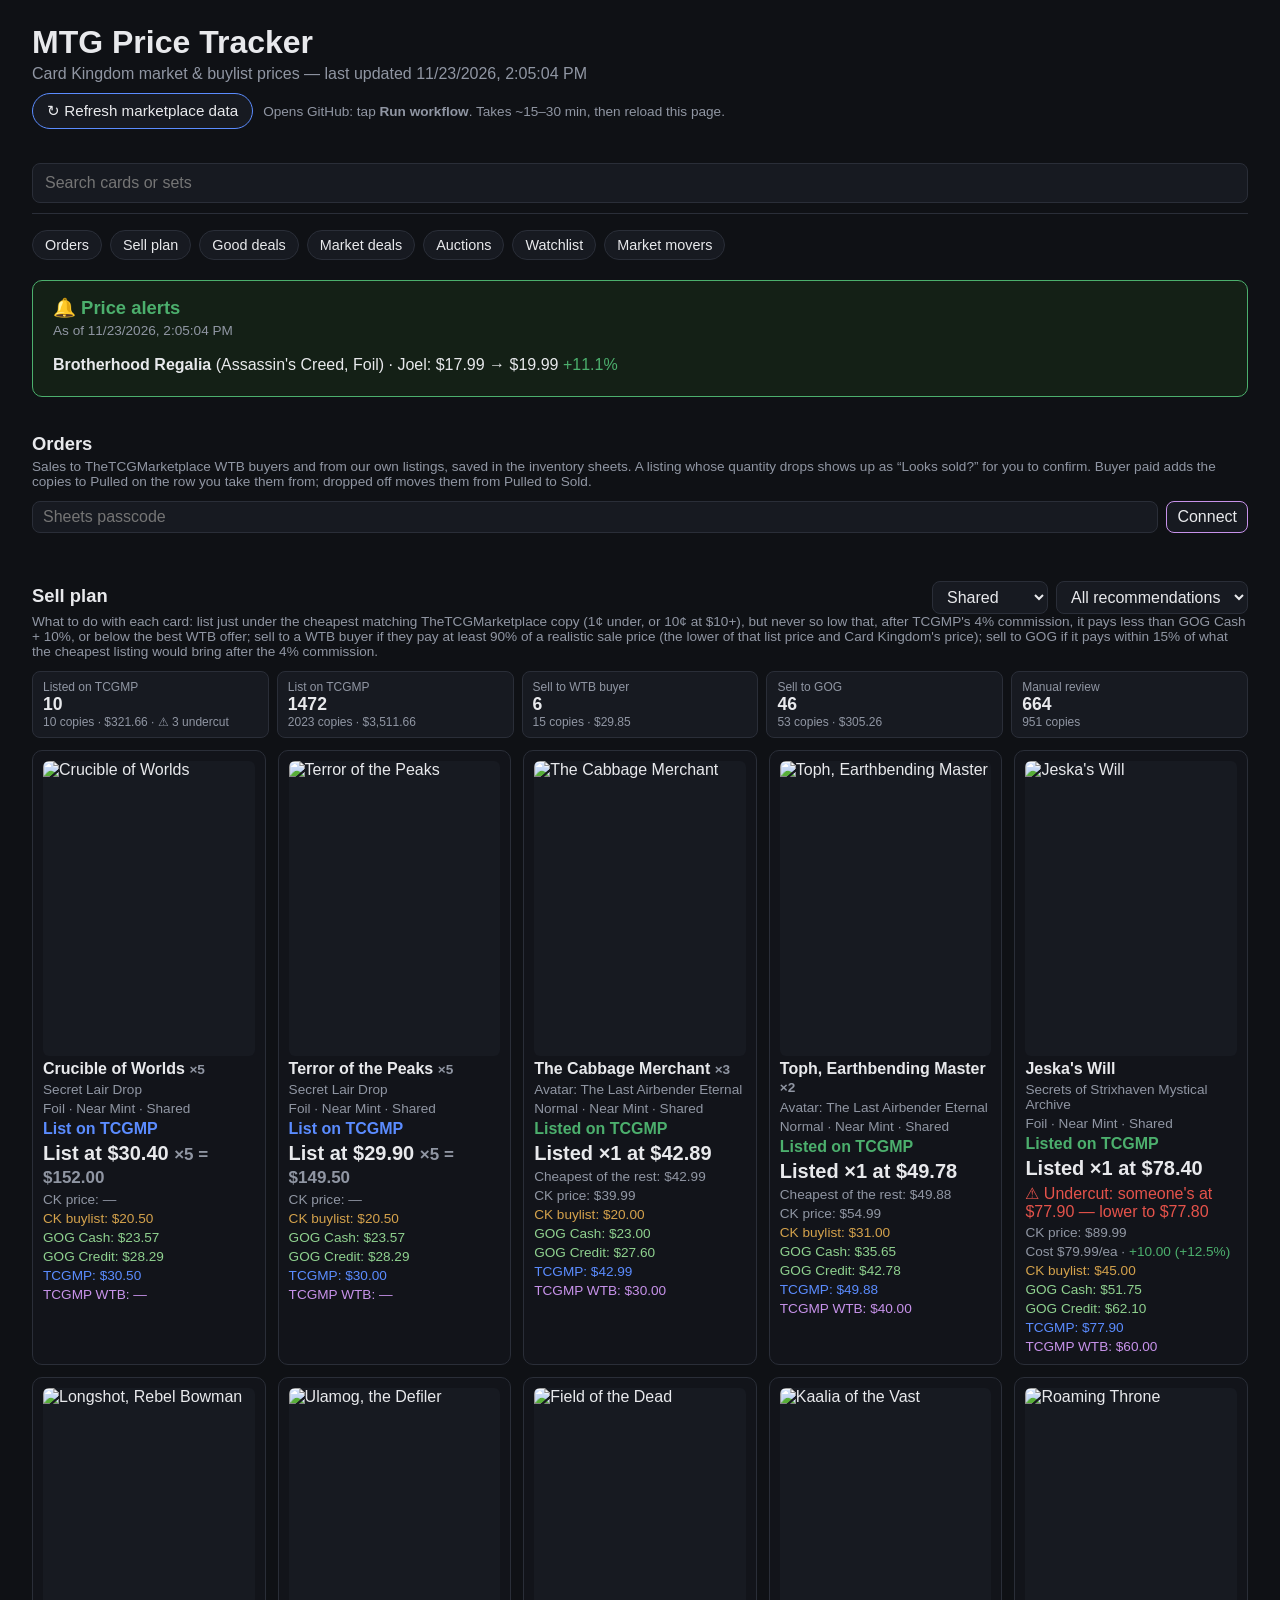
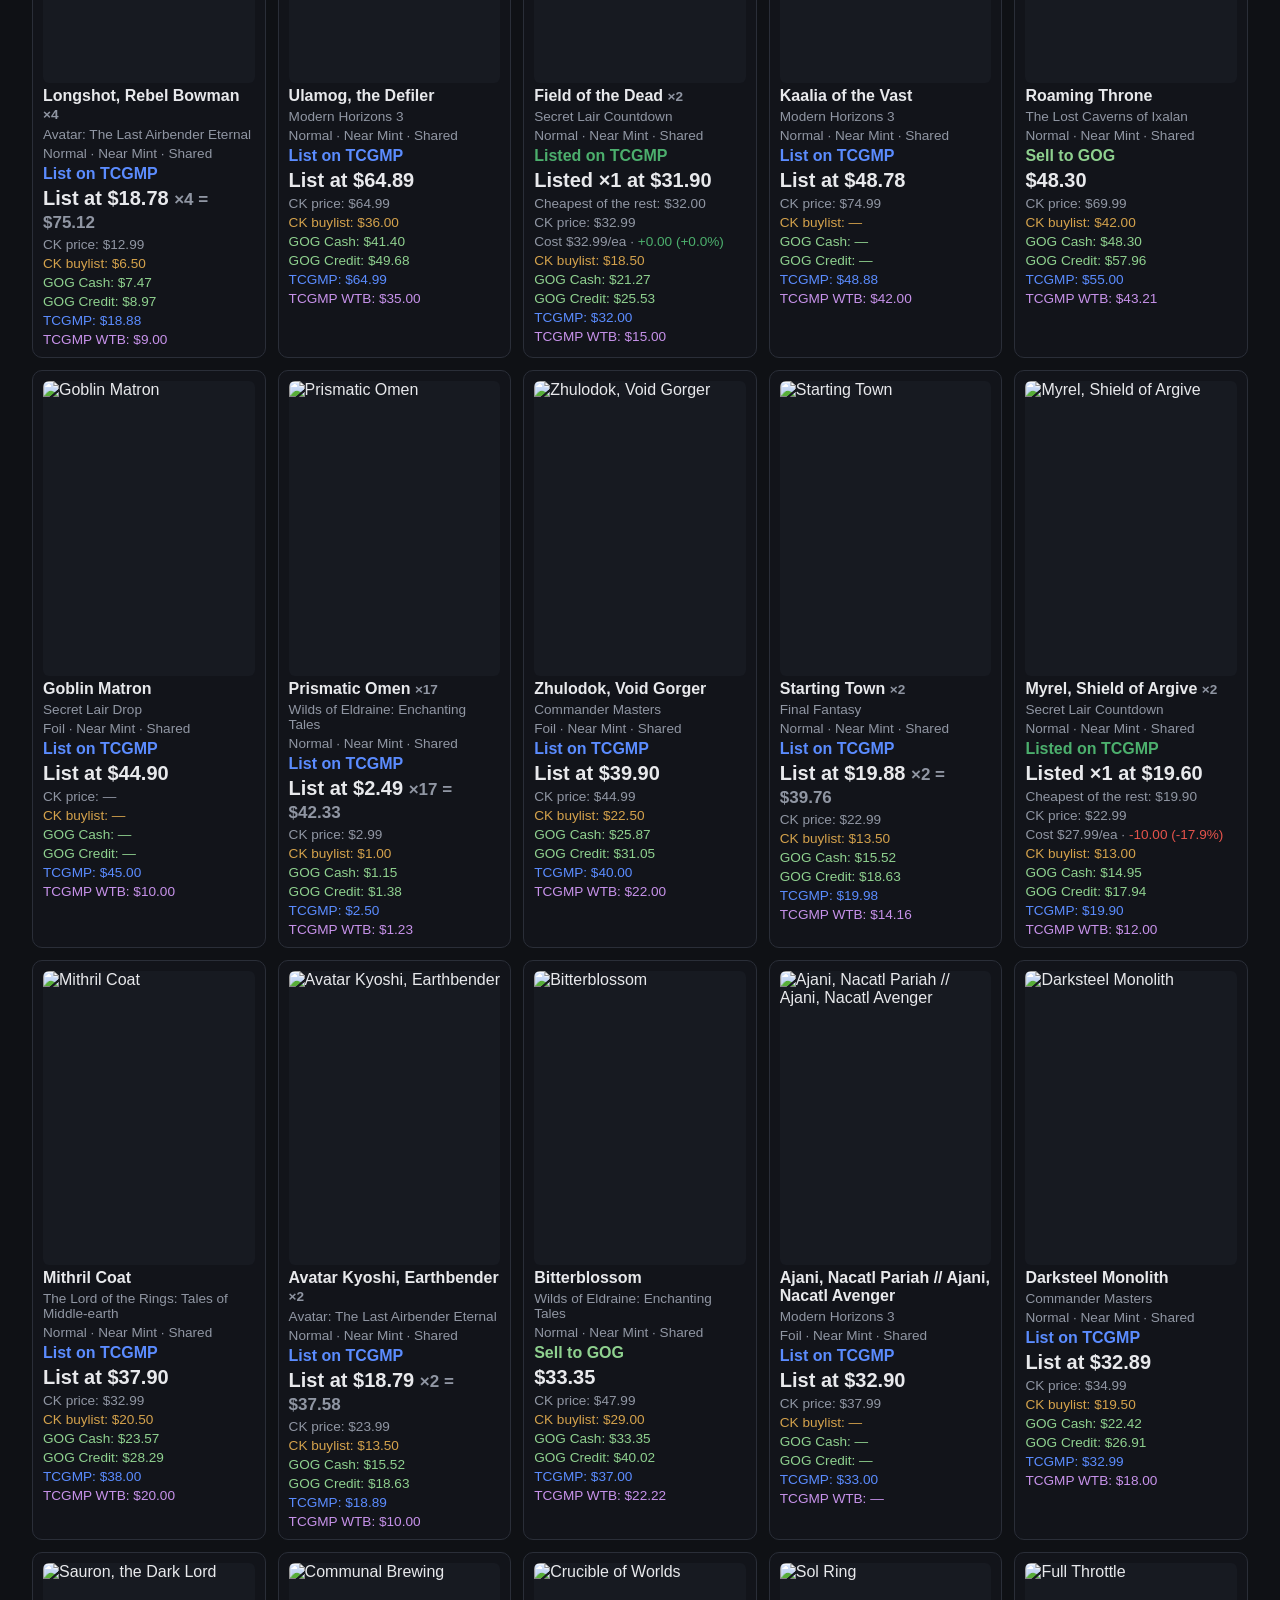
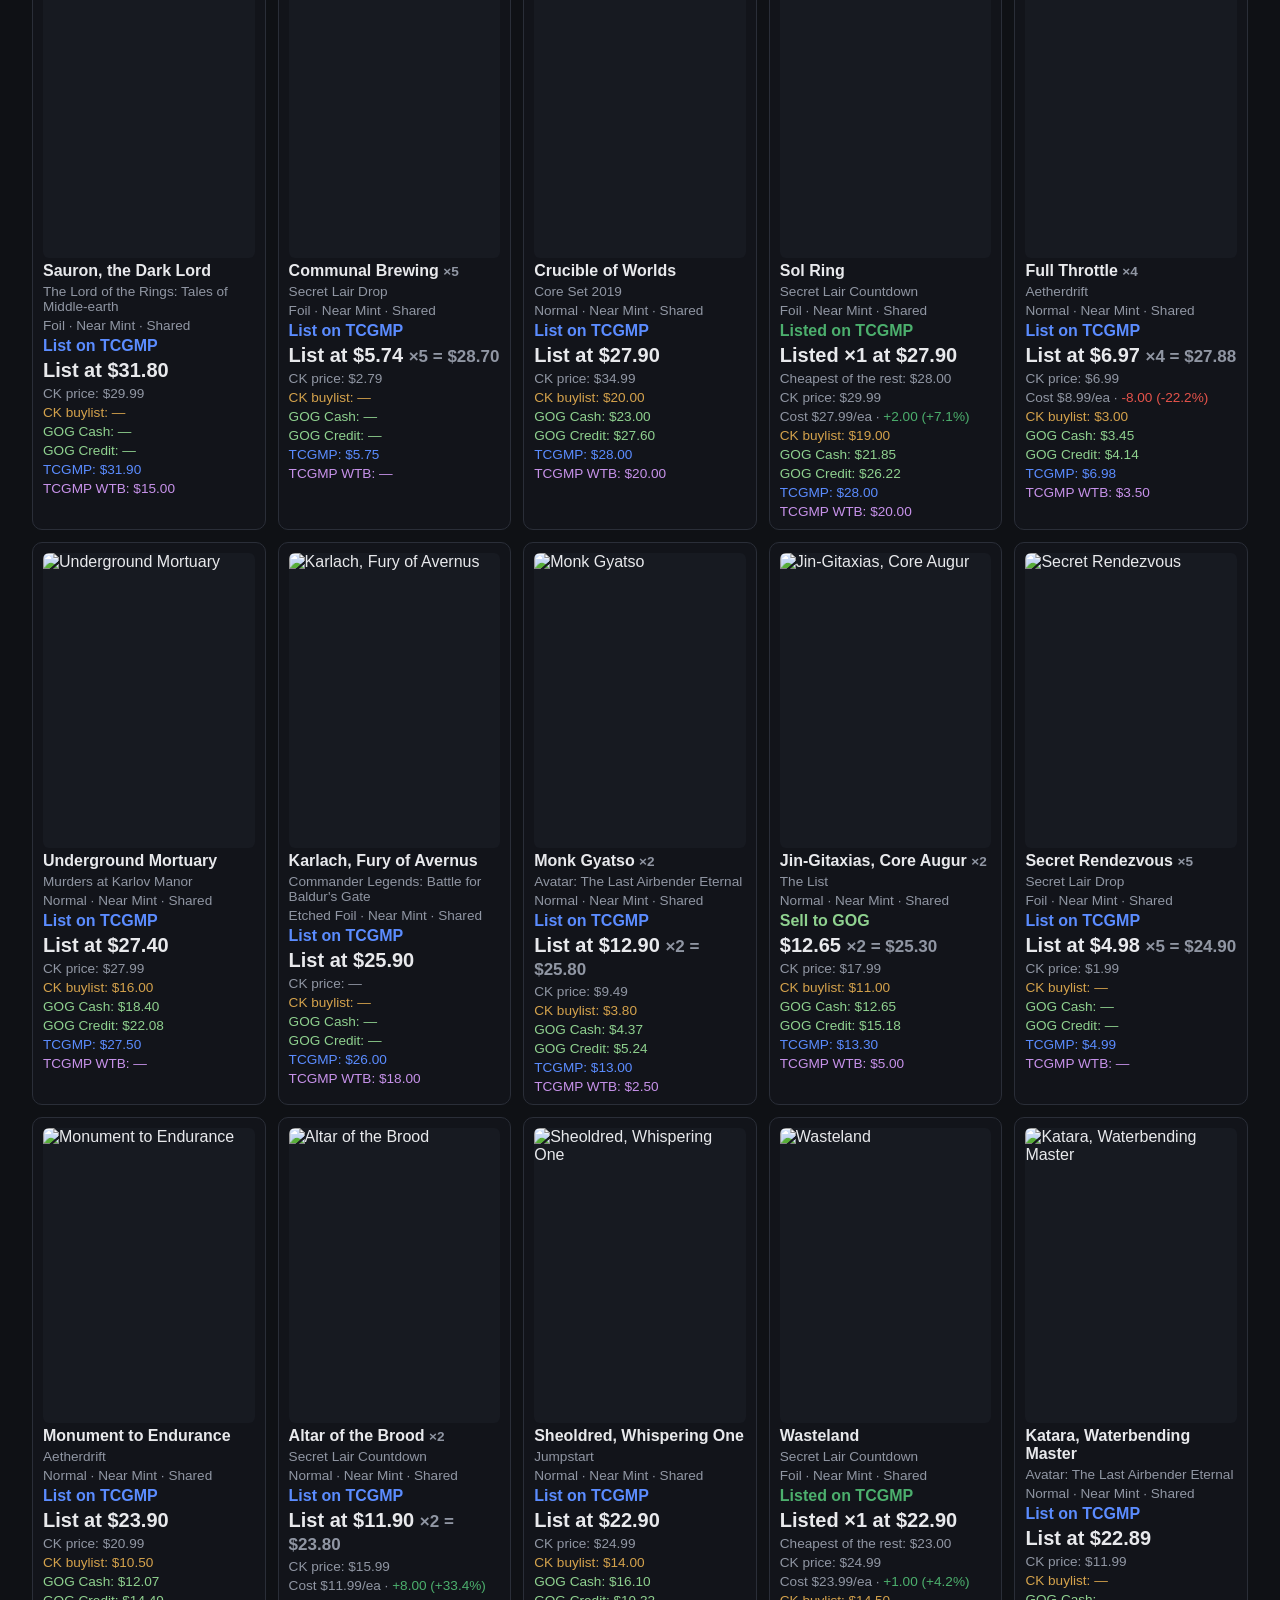
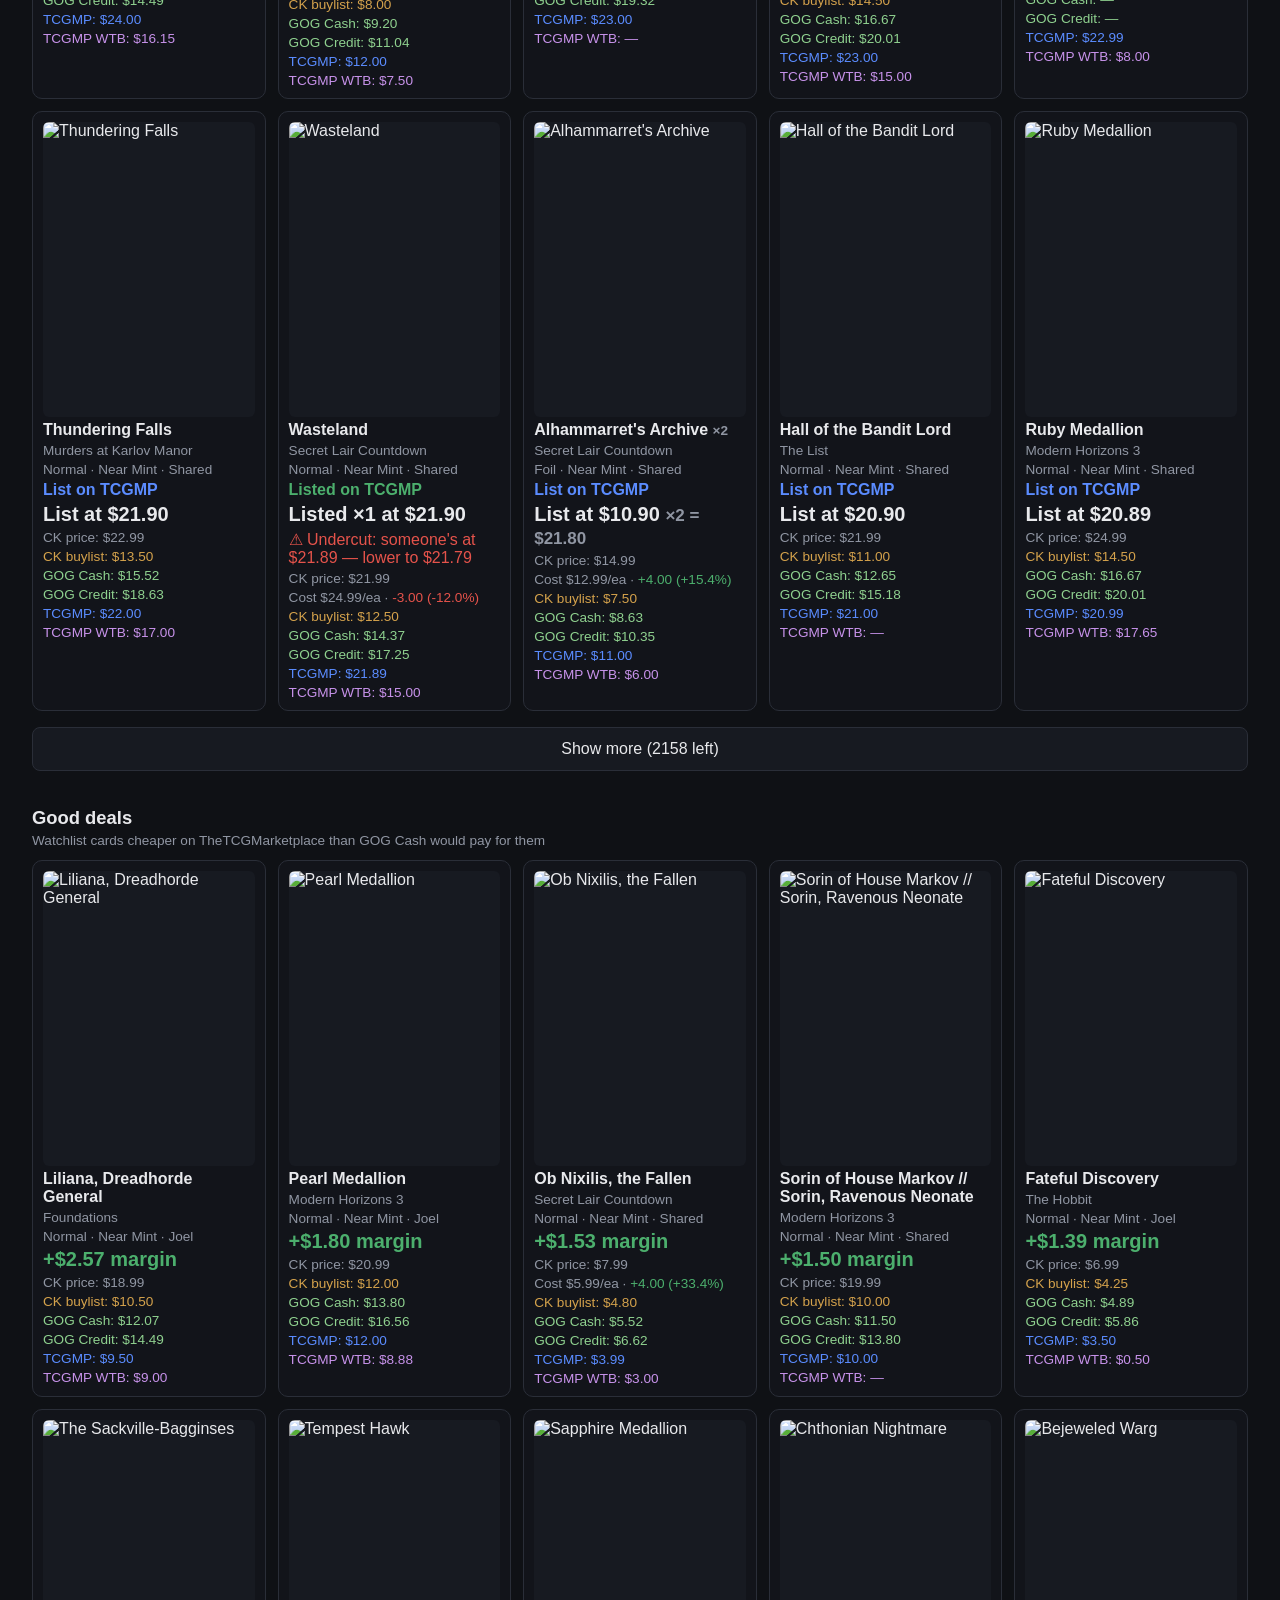
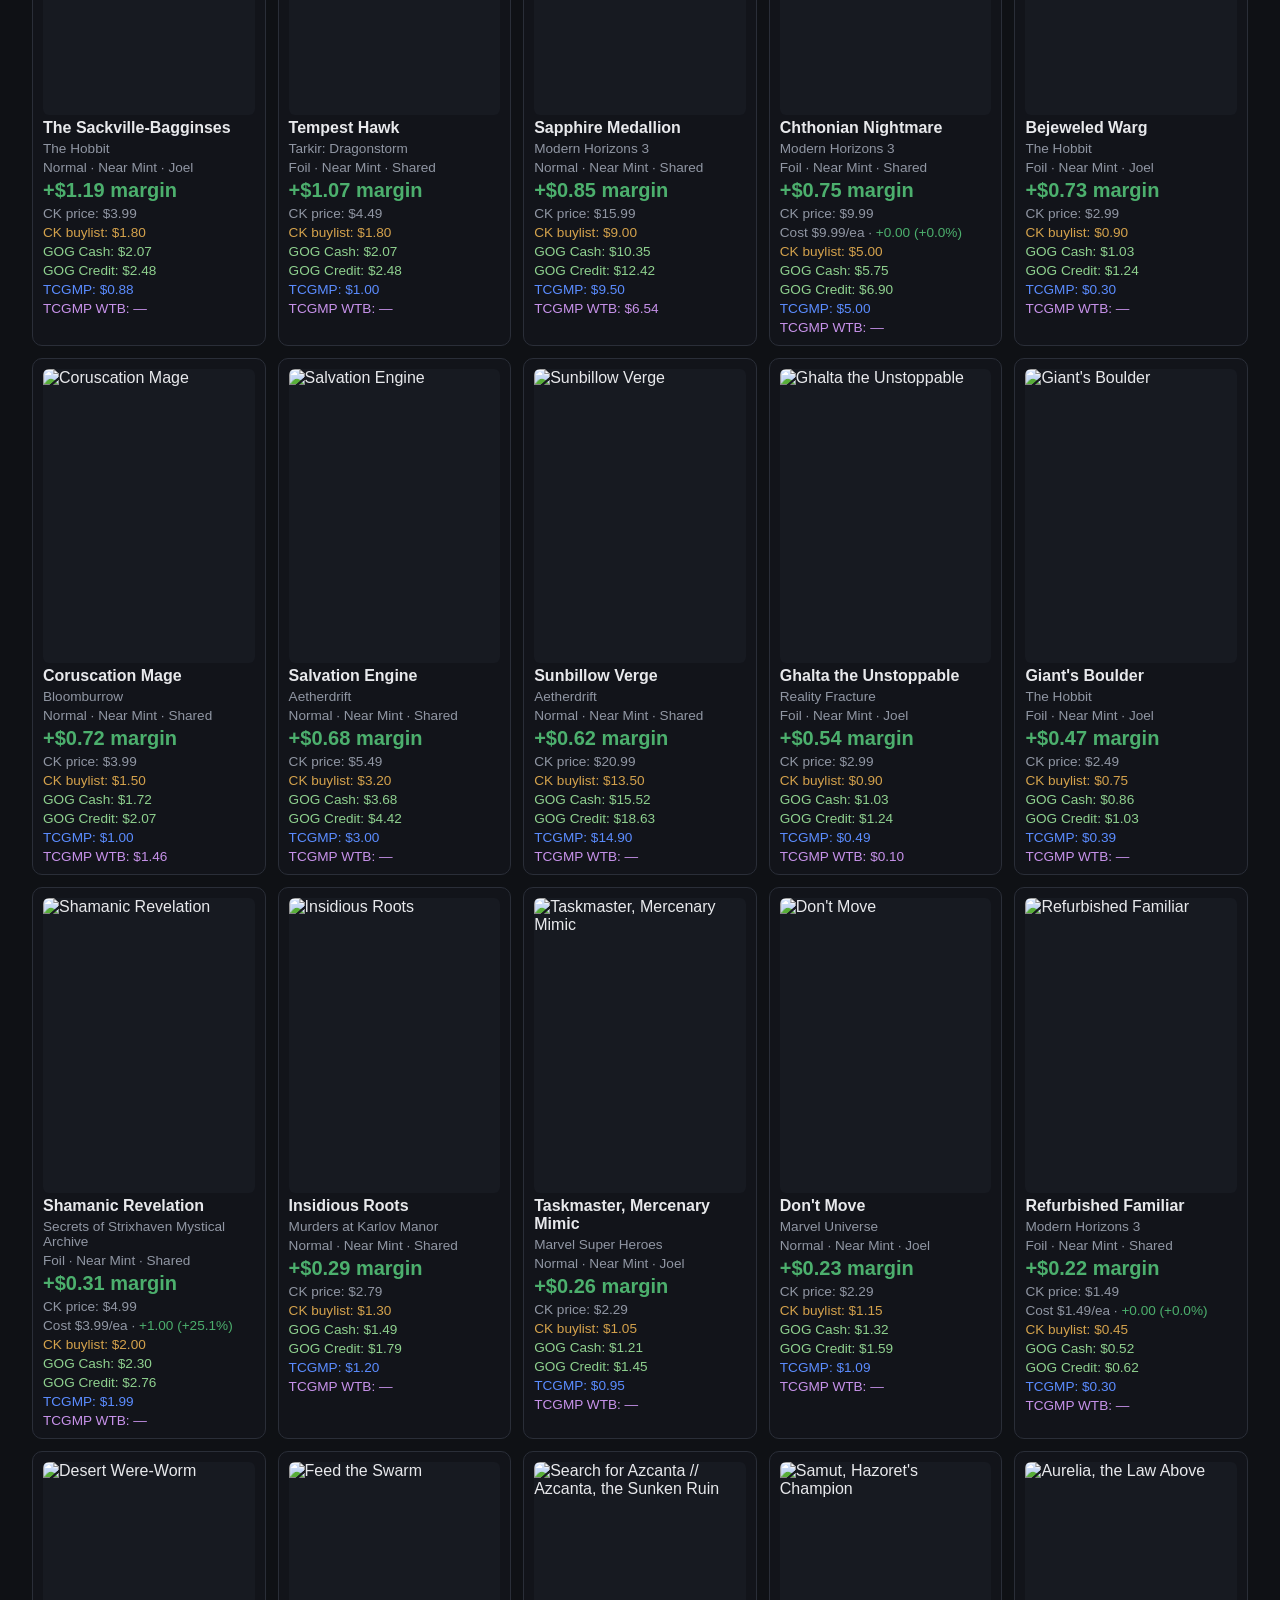
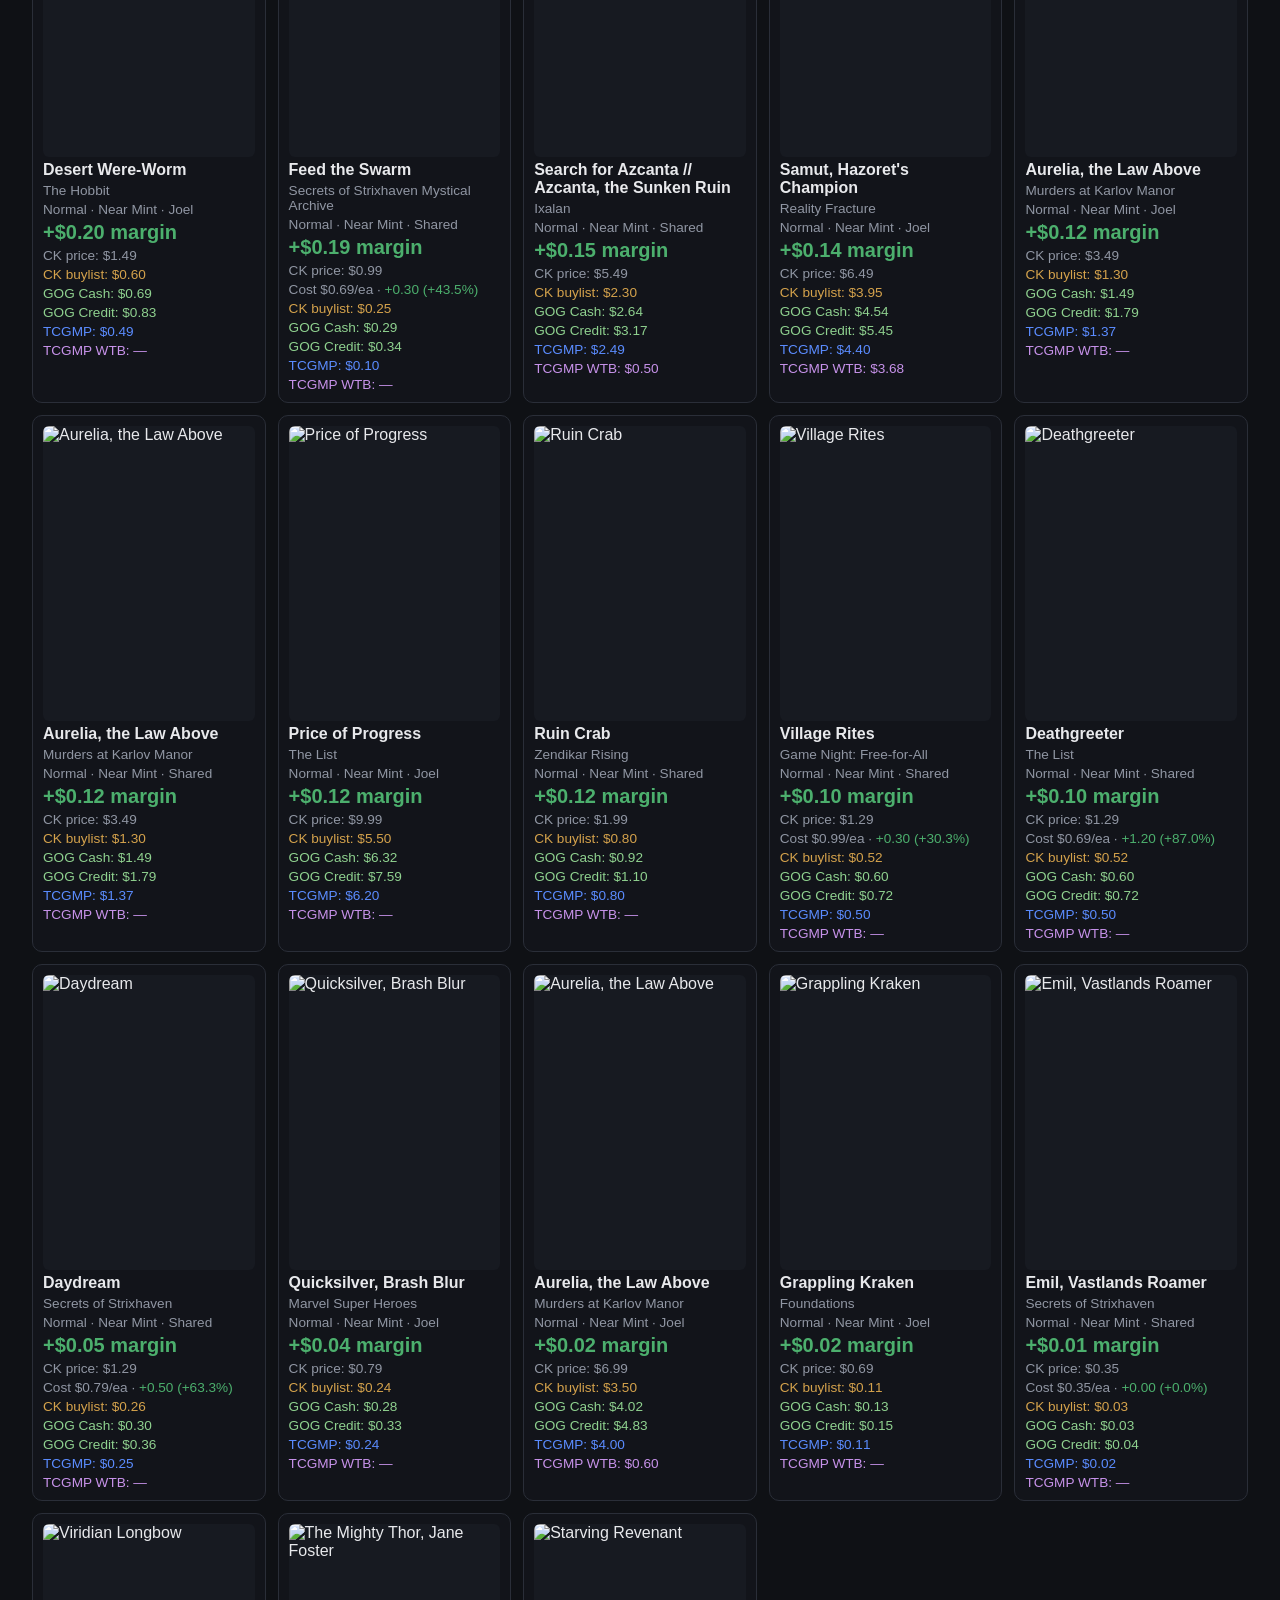
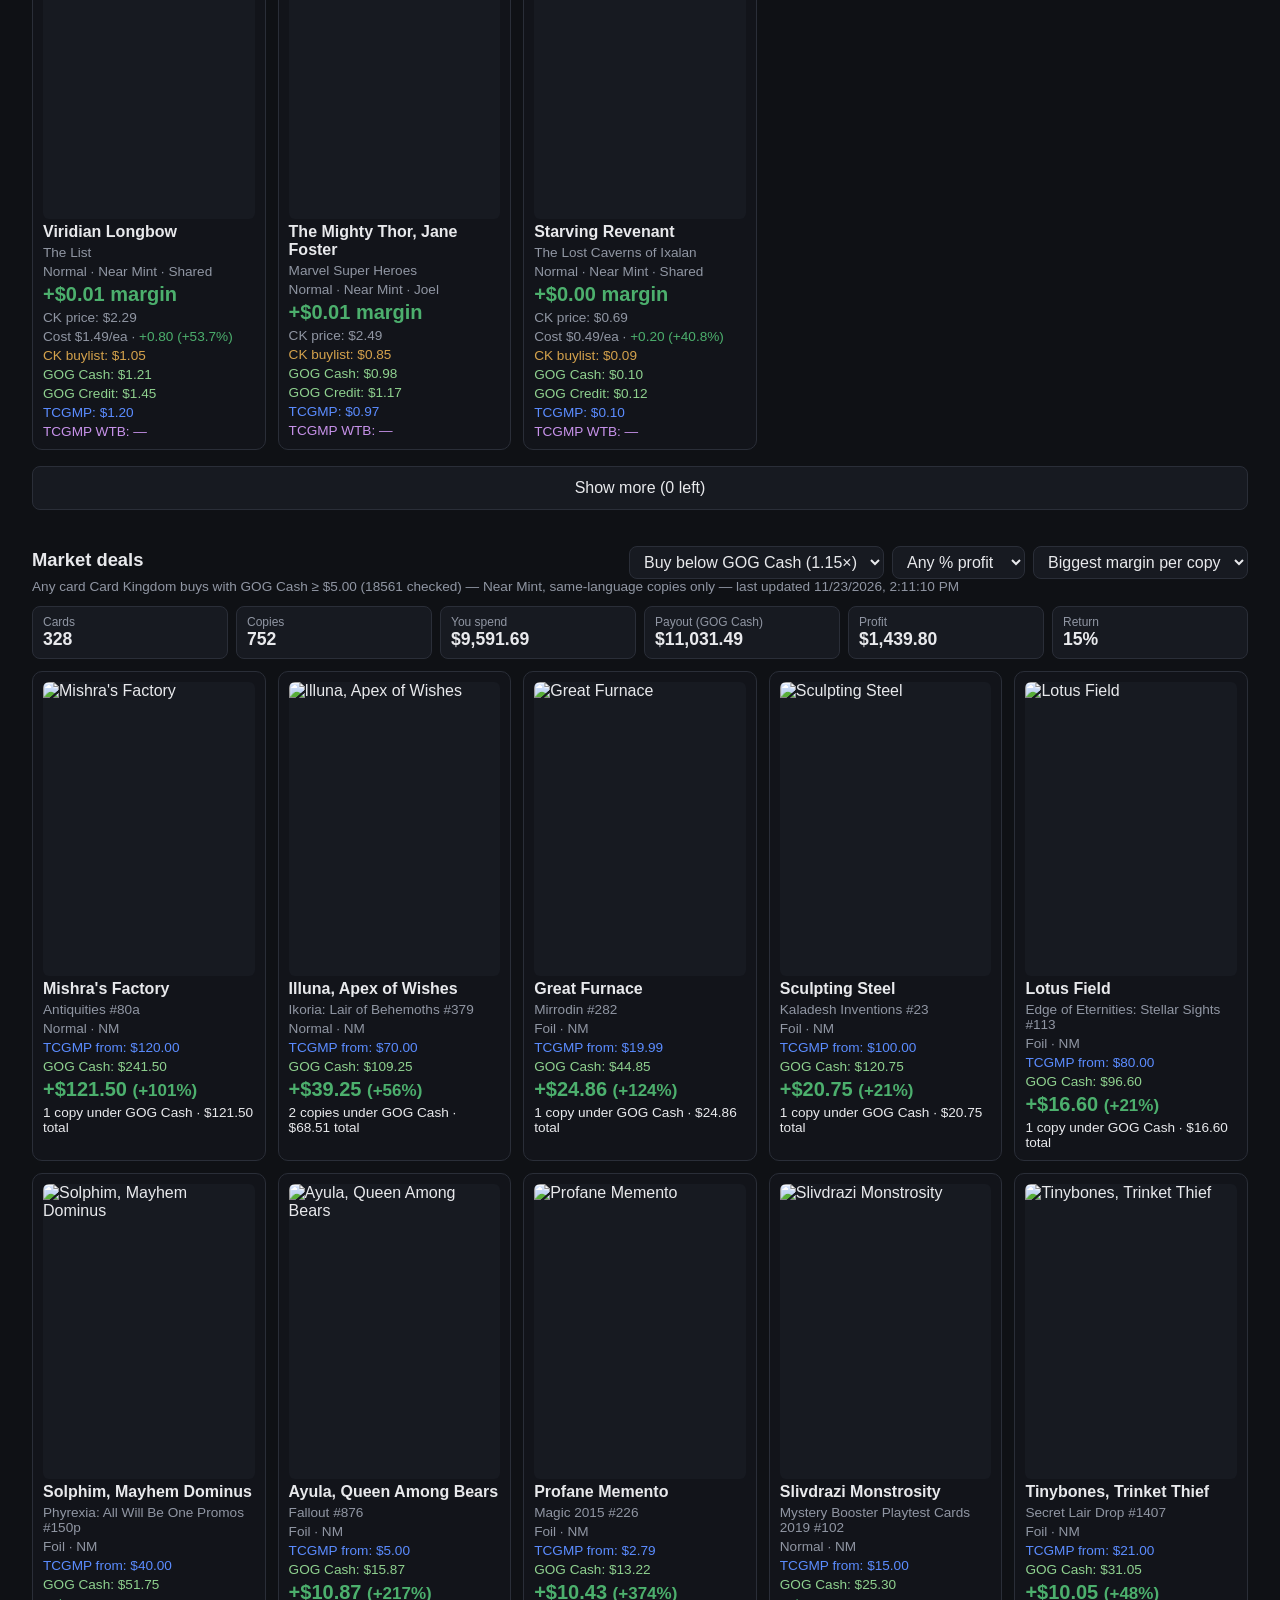
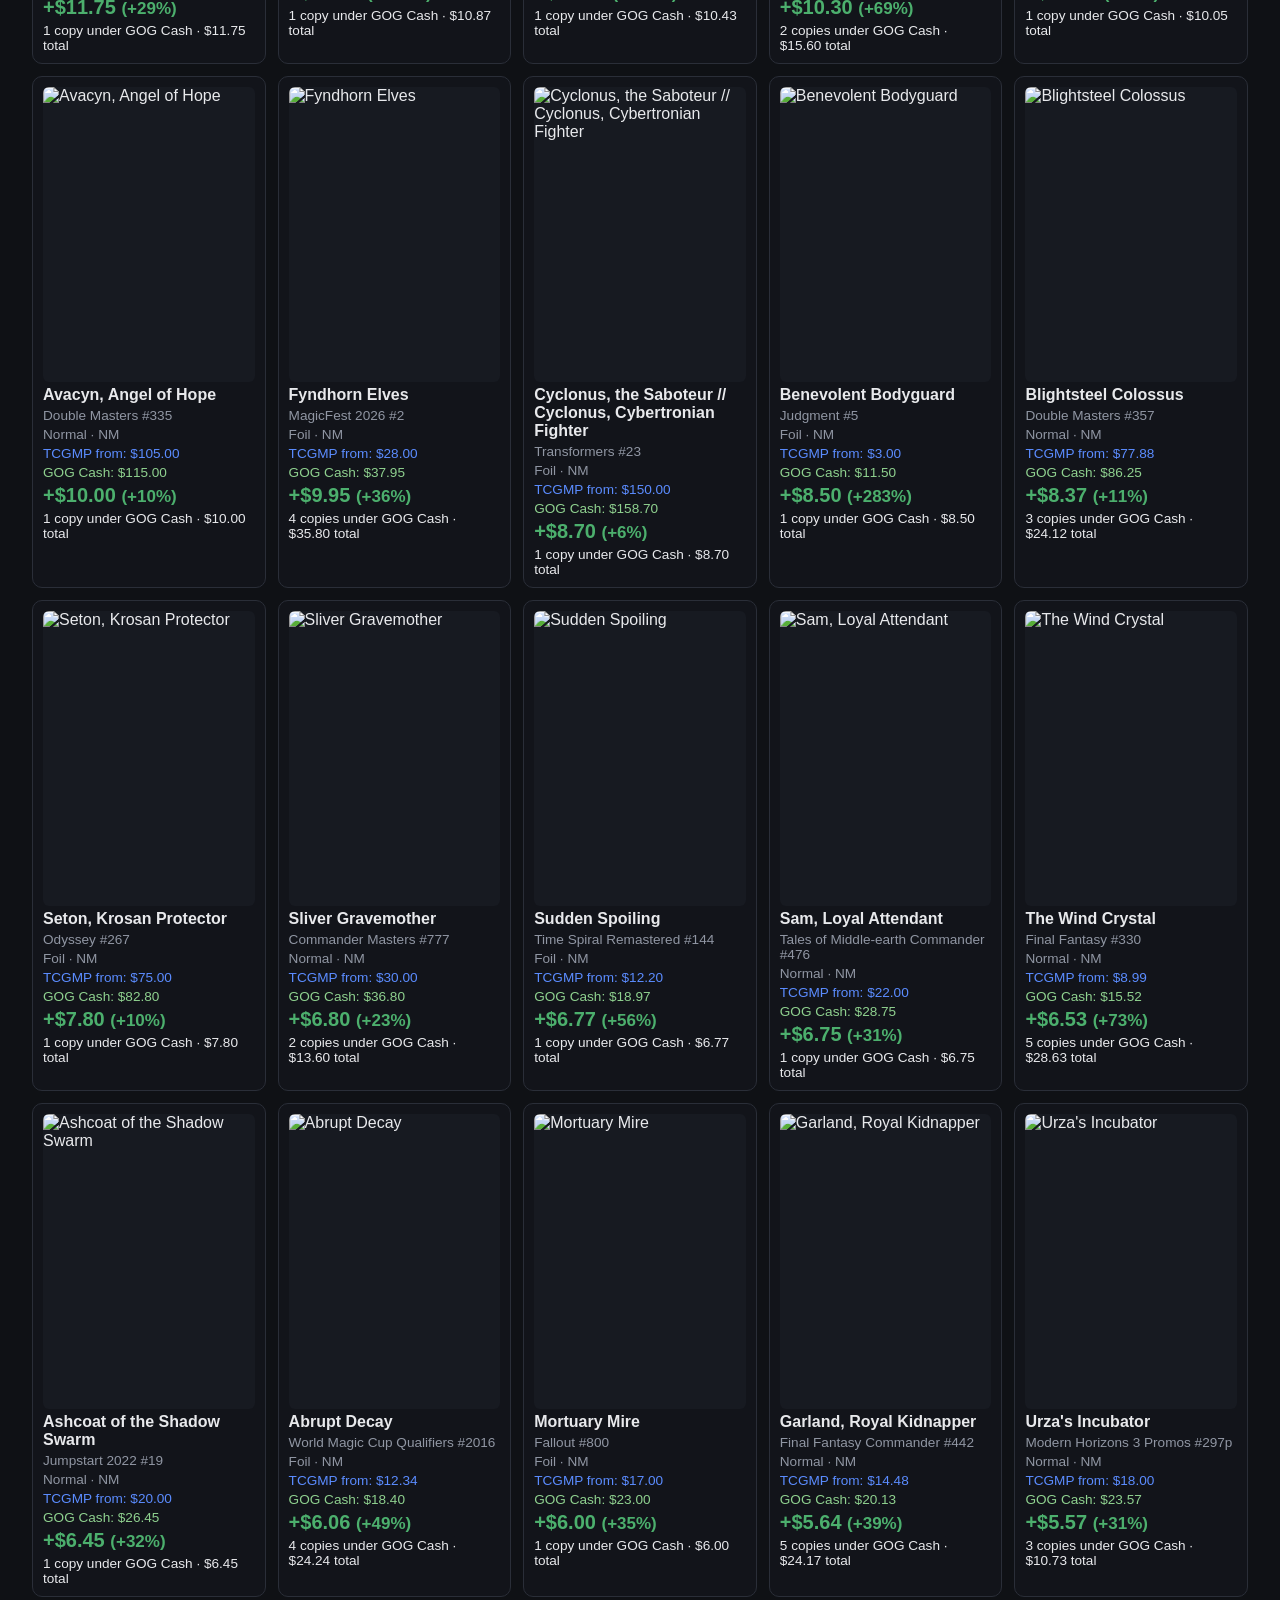
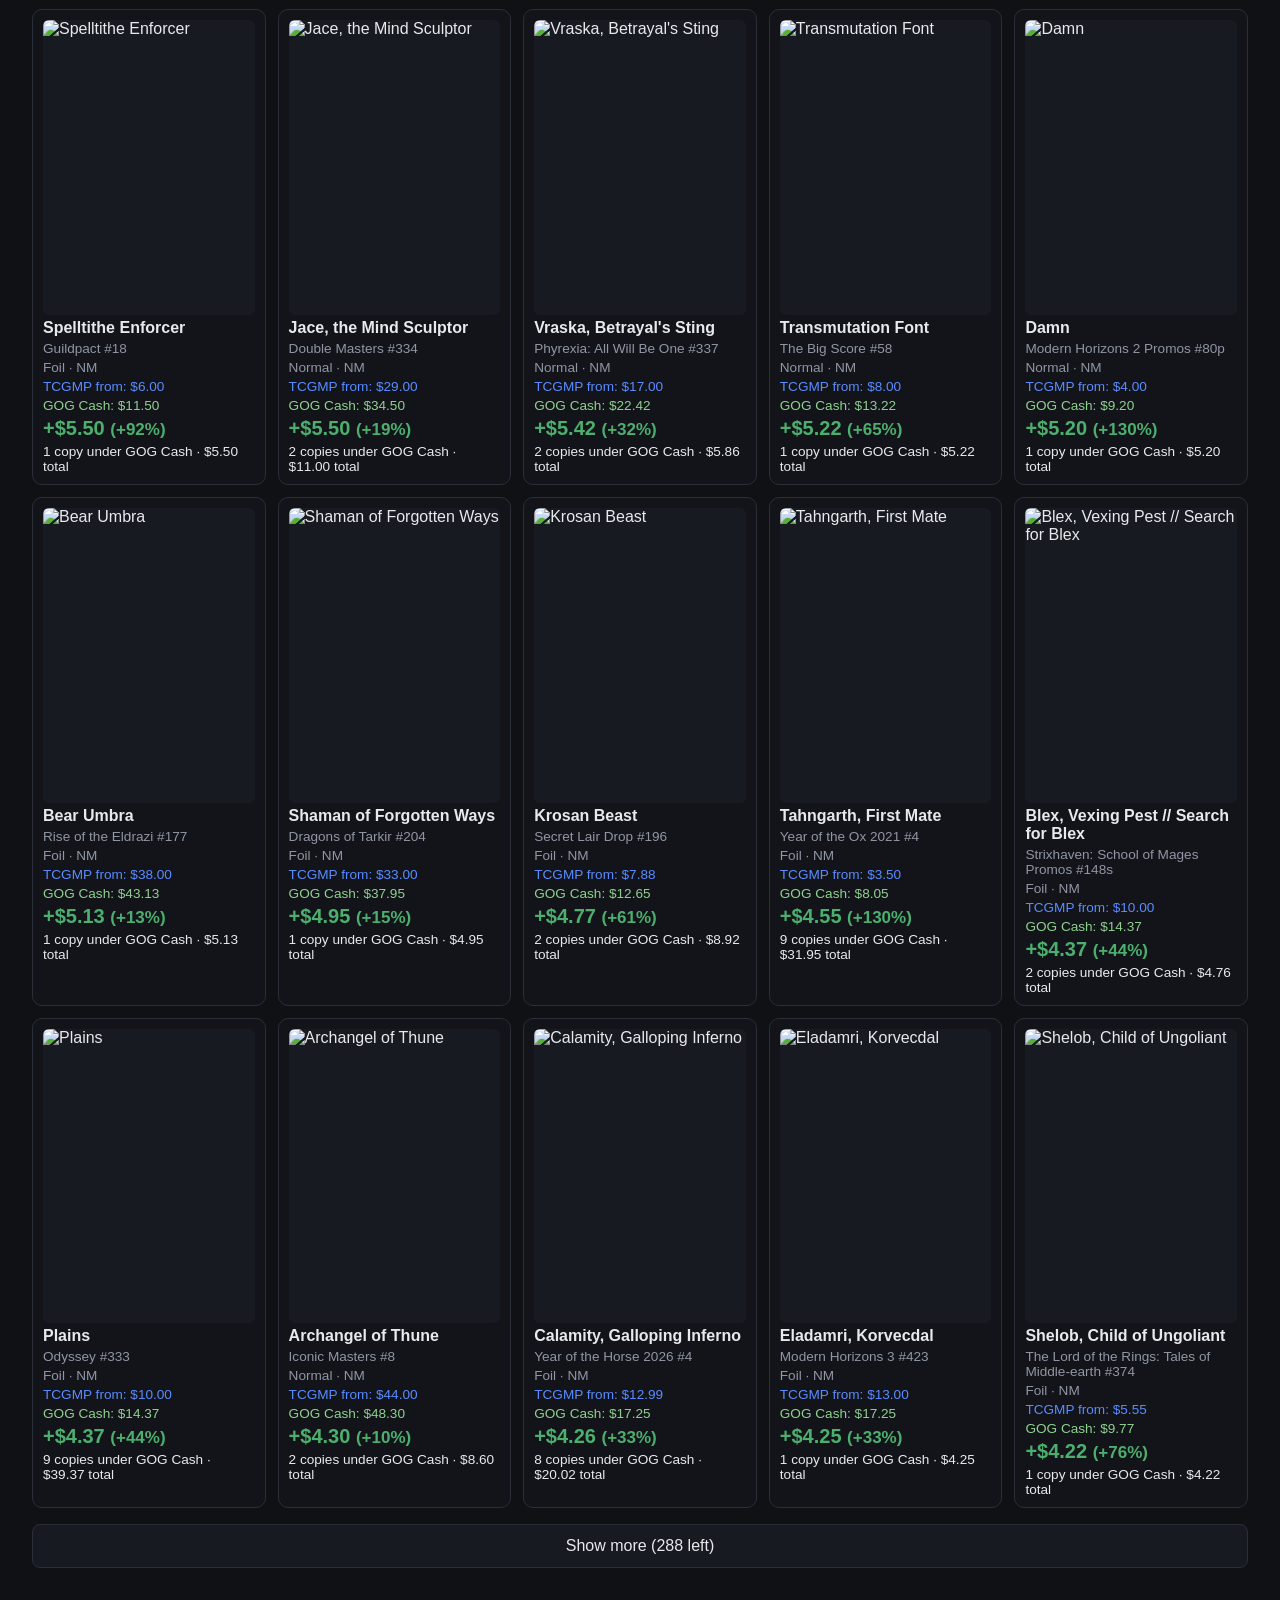
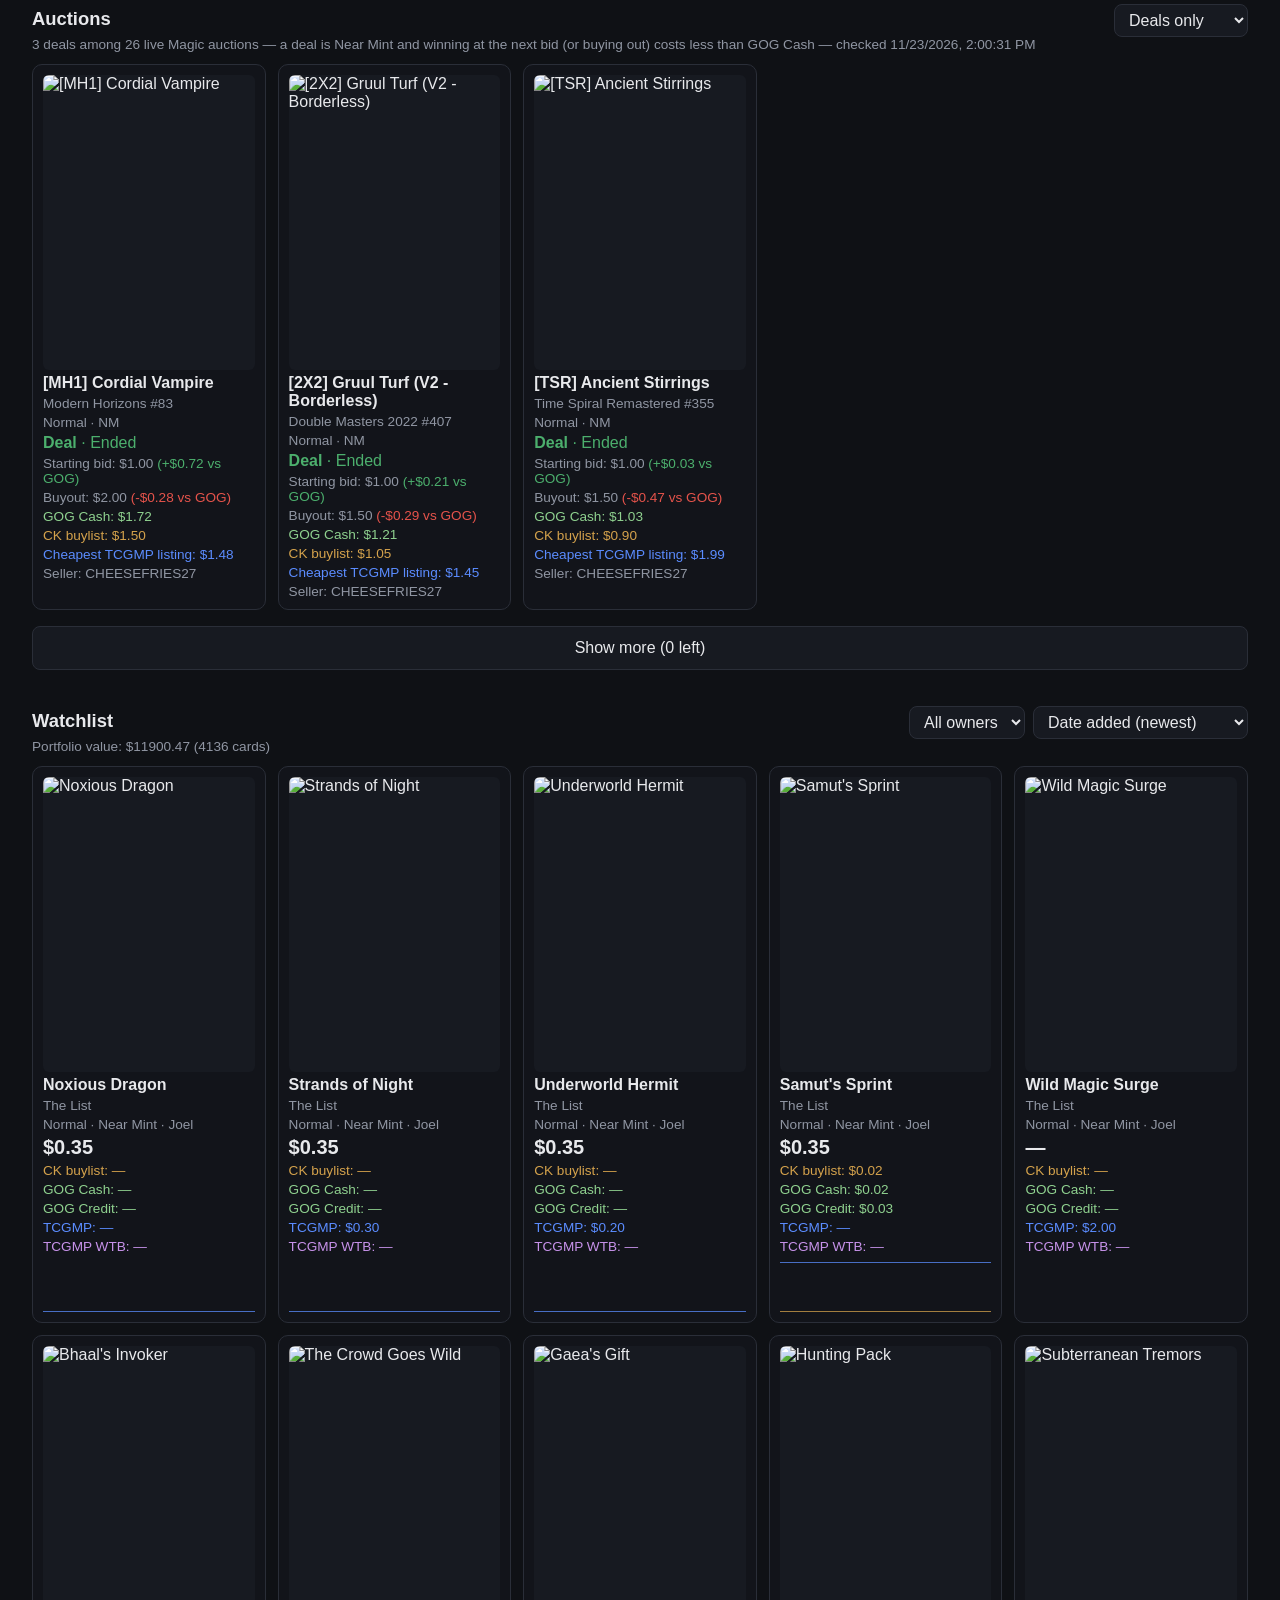
==== docs/index.html @ c85239f6 "Undo "Not a sale" on a listing drop A drop answered "Not a sale" stays in Orders for 24 hours as "Ma" ====
<!doctype html>
<html lang="en">
<head>
  <meta charset="utf-8">
  <meta name="viewport" content="width=device-width, initial-scale=1">
  <meta name="theme-color" content="#0f1115">
  <meta name="apple-mobile-web-app-capable" content="yes">
  <meta name="apple-mobile-web-app-status-bar-style" content="black-translucent">
  <title>MTG Price Tracker</title>
  <style>
    :root {
      color-scheme: dark;
      --bg: #0f1115;
      --panel: #171a21;
      --card: #12141a;
      --border: #2a2e38;
      --text: #e8e9ec;
      --muted: #9096a3;
      --up: #4caf6d;
      --down: #e5534b;
      --ck: #d4a24c;
      --tcg: #5b8cff;
      --gog: #8fd18f;
      --gutter: 32px;
    }
    * { box-sizing: border-box; }
    html { -webkit-text-size-adjust: 100%; }
    body {
      margin: 0;
      font-family: -apple-system, Segoe UI, Roboto, sans-serif;
      background: var(--bg);
      color: var(--text);
    }
    header { padding: 24px var(--gutter) 8px; }
    header h1 { margin: 0 0 4px; }
    .subtitle { color: var(--muted); margin: 0; }
    main { padding: 16px var(--gutter) 48px; }

    .toolbar {
      position: sticky;
      top: 0;
      z-index: 5;
      display: flex;
      flex-wrap: wrap;
      gap: 8px;
      padding: 10px 0;
      margin-bottom: 16px;
      background: var(--bg);
      border-bottom: 1px solid var(--border);
    }
    .toolbar input, .toolbar select {
      background: var(--panel);
      border: 1px solid var(--border);
      color: var(--text);
      padding: 10px 12px;
      border-radius: 8px;
      font-size: 16px; /* 16px+ stops iOS zooming in on focus */
    }
    .toolbar input { flex: 1 1 220px; min-width: 0; }
    .toolbar select { flex: 0 0 auto; }
    .section-head { display: flex; flex-wrap: wrap; align-items: center; justify-content: space-between; gap: 8px; }
    .section-head select, .section-head .filters select {
      background: var(--panel);
      border: 1px solid var(--border);
      color: var(--text);
      padding: 6px 10px;
      border-radius: 8px;
      font-size: 16px;
    }
    .supply { color: var(--text); font-size: 0.85em; }
    .refresh { display: flex; flex-wrap: wrap; align-items: center; gap: 6px 10px; margin: 10px 0 0; }
    .refresh-button {
      color: var(--text);
      text-decoration: none;
      background: var(--panel);
      border: 1px solid var(--tcg);
      border-radius: 999px;
      padding: 8px 14px;
      font-size: 0.95em;
      white-space: nowrap;
    }
    .totals {
      display: grid;
      grid-template-columns: repeat(auto-fit, minmax(110px, 1fr));
      gap: 8px;
      margin: 0 0 12px;
    }
    .totals[hidden] { display: none; }
    .totals > div {
      background: var(--panel);
      border: 1px solid var(--border);
      border-radius: 8px;
      padding: 8px 10px;
    }
    .totals .label { color: var(--muted); font-size: 0.75em; }
    .totals .value { font-weight: 700; font-size: 1.1em; }
    .section-head .filters { display: flex; flex-wrap: wrap; gap: 8px; }
    .section-head .filters select { max-width: 100%; }

    nav.jump { display: flex; gap: 8px; flex-wrap: wrap; margin-bottom: 20px; }
    nav.jump a {
      color: var(--text);
      text-decoration: none;
      border: 1px solid var(--border);
      background: var(--panel);
      border-radius: 999px;
      padding: 6px 12px;
      font-size: 0.9em;
    }

    .card-grid {
      display: grid;
      grid-template-columns: repeat(auto-fill, minmax(220px, 1fr));
      gap: 12px;
    }
    .card {
      border: 1px solid var(--border);
      border-radius: 10px;
      padding: 10px;
      background: var(--card);
      display: flex;
      flex-direction: column;
      gap: 4px;
      min-width: 0;
    }
    .card-image { width: 100%; aspect-ratio: 488 / 680; border-radius: 6px; display: block; background: var(--panel); }
    .card .name { font-weight: 700; overflow-wrap: anywhere; }
    .meta { color: var(--muted); font-size: 0.85em; }
    .card .price { font-size: 1.25em; font-weight: 700; }
    .delta.up { color: var(--up); }
    .delta.down { color: var(--down); }
    .ck-buylist { color: var(--ck); }
    .tcg-marketplace { color: var(--tcg); }
    .tcg-wtb { color: #c792ea; }
    .gog-price { color: var(--gog); }
    .margin { color: var(--up); }
    .empty { color: var(--muted); }
    canvas { width: 100%; height: 50px; margin-top: 4px; }

    section { margin-bottom: 36px; scroll-margin-top: 72px; }
    section h2 { margin: 0 0 4px; font-size: 1.15em; }
    section .section-sub { color: var(--muted); font-size: 0.85em; margin: 0 0 12px; }

    .more {
      display: block;
      width: 100%;
      margin-top: 16px;
      padding: 12px;
      border-radius: 8px;
      border: 1px solid var(--border);
      background: var(--panel);
      color: var(--text);
      font-size: 1em;
    }

    .movers-columns {
      display: grid;
      grid-template-columns: repeat(auto-fit, minmax(min(320px, 100%), 1fr));
      gap: 24px;
    }
    .movers-columns h3 { margin: 0 0 8px; font-size: 1em; }
    nav.jump a[hidden] { display: none; }
    table.movers { width: 100%; border-collapse: collapse; font-size: 0.9em; table-layout: fixed; }
    table.movers th, table.movers td { text-align: left; padding: 6px 8px; border-bottom: 1px solid var(--border); vertical-align: top; }
    table.movers th { color: var(--muted); font-weight: 600; font-size: 0.85em; }
    table.movers td:last-child, table.movers th:last-child { width: 38%; text-align: right; }
    table.movers td.pct.up { color: var(--up); font-weight: 700; }
    table.movers td.pct.down { color: var(--down); font-weight: 700; }
    table.movers td.pct .meta { display: block; font-weight: 400; }
    .mover-name { display: flex; align-items: center; gap: 8px; overflow-wrap: anywhere; }
    .mover-thumb { width: 32px; border-radius: 4px; flex-shrink: 0; }

    .card-actions { display: flex; flex-wrap: wrap; gap: 6px; margin-top: 6px; }
    .card-actions button, .card-actions select, .card-actions input, #orders-connect input, #orders-connect button {
      background: var(--panel);
      border: 1px solid var(--border);
      color: var(--text);
      border-radius: 8px;
      padding: 6px 10px;
      font-size: 16px;
    }
    .card-actions button.primary, #orders-connect button { border-color: #c792ea; }
    .card-actions button:disabled, .card-actions select:disabled { opacity: 0.5; }
    .card-actions select { flex: 1 1 100%; min-width: 0; }
    .card-actions input { width: 4em; }
    .card-actions input[type="checkbox"] { width: auto; padding: 0; }
    .card-actions .pick { display: flex; align-items: center; gap: 6px; flex: 1 1 100%; min-width: 0; }
    .card-actions .pick label { flex: 1; min-width: 0; flex-wrap: wrap; color: var(--text); font-size: 0.9em; }
    .pick-total { flex: 1 1 100%; }
    .card-actions label { display: flex; align-items: center; gap: 6px; color: var(--muted); font-size: 0.85em; }
    .order-error { color: var(--down); font-size: 0.85em; }
    .order-error:empty { display: none; }
    .card-actions input.price-input { width: 5.5em; }
    .paid-panel { border: 1px solid var(--border); border-radius: 10px; background: var(--card); padding: 10px 12px; margin: 0 0 12px; }
    .paid-panel h3 { margin: 0 0 6px; font-size: 1em; }
    .pick-list { list-style: none; padding: 0; margin: 0; }
    .pick-list li { padding: 6px 0; border-bottom: 1px solid var(--border); }
    .pick-list li:last-child { border-bottom: none; }
    .pick-list label { display: flex; gap: 8px; align-items: flex-start; }
    .pick-list input { margin-top: 3px; flex-shrink: 0; }
    #intake p { margin: 6px 0; }
    .intake-last { display: flex; flex-wrap: wrap; align-items: center; gap: 8px; }
    .intake-last .card-actions { margin-top: 0; }
    .intake-done { color: var(--up); }
    .intake-warn { color: #e5c07b; font-size: 0.9em; }
    .intake-preview { border-top: 1px solid var(--border); margin-top: 8px; padding-top: 8px; overflow-wrap: anywhere; }
    .file-button {
      display: inline-flex; align-items: center; cursor: pointer;
      background: var(--panel); border: 1px solid #c792ea; color: var(--text);
      border-radius: 8px; padding: 6px 12px; font-size: 16px;
    }
    .file-button input { display: none; }
    #orders-connect { display: flex; flex-wrap: wrap; gap: 8px; align-items: center; margin: 0 0 12px; }
    #orders-connect[hidden] { display: none; }
    #orders-connect input { flex: 1 1 200px; min-width: 0; }

    #alerts-section {
      border: 1px solid var(--up);
      background: #142016;
      border-radius: 10px;
      padding: 16px 20px;
    }
    #alerts-section h2 { color: var(--up); }
    #alerts-list { list-style: none; padding: 0; margin: 0; }
    #alerts-list li { padding: 6px 0; border-bottom: 1px solid var(--border); }
    #alerts-list li:last-child { border-bottom: none; }

    @media (max-width: 600px) {
      :root { --gutter: 16px; }
      header { padding-top: 16px; }
      header h1 { font-size: 1.4em; }
      .subtitle { font-size: 0.85em; }
      main { padding-top: 8px; }
      /* Two cards per row on a phone, rather than one huge card per screen. */
      .card-grid { grid-template-columns: repeat(2, minmax(0, 1fr)); gap: 8px; }
      .card { padding: 8px; }
      .card .name { font-size: 0.95em; }
      .card .price { font-size: 1.1em; }
      .meta { font-size: 0.8em; }
      #alerts-section { padding: 12px 14px; }
    }
  </style>
</head>
<body>
  <header>
    <h1>MTG Price Tracker</h1>
    <p class="subtitle" id="subtitle">Card Kingdom market &amp; buylist prices, refreshed nightly</p>
    <p class="refresh">
      <a class="refresh-button" href="https://github.com/jtbk17/mtg-price-checker/actions/workflows/refresh-marketplace.yml" target="_blank" rel="noopener">↻ Refresh marketplace data</a>
      <span class="meta">Opens GitHub: tap <strong>Run workflow</strong>. Takes ~15–30 min, then reload this page.</span>
    </p>
  </header>
  <main>
    <div class="toolbar">
      <input id="search" type="search" placeholder="Search cards or sets" autocomplete="off" enterkeyhint="search">
    </div>

    <nav class="jump">
      <a href="#orders-section" id="orders-link" hidden>Orders</a>
      <a href="#intake-section" id="intake-link" hidden>Add cards</a>
      <a href="#sell-plan-section">Sell plan</a>
      <a href="#deals-section">Good deals</a>
      <a href="#market-deals-section" id="market-deals-link">Market deals</a>
      <a href="#auctions-section" id="auctions-link">Auctions</a>
      <a href="#watchlist-section">Watchlist</a>
      <a href="#movers-section">Market movers</a>
    </nav>

    <section id="alerts-section" hidden>
      <h2>🔔 Price alerts</h2>
      <p class="section-sub" id="alerts-sub"></p>
      <ul id="alerts-list"></ul>
    </section>

    <section id="orders-section" hidden>
      <h2>Orders</h2>
      <p class="section-sub">Sales to TheTCGMarketplace WTB buyers and from our own listings, saved in the inventory sheets. A listing whose quantity drops shows up as “Looks sold?” for you to confirm. Buyer paid adds the copies to Pulled on the row you take them from; dropped off moves them from Pulled to Sold.</p>
      <form id="orders-connect" hidden>
        <input id="orders-passcode" type="password" placeholder="Sheets passcode" autocomplete="current-password" aria-label="Sheets passcode">
        <button type="submit">Connect</button>
        <span id="orders-connect-error" class="order-error"></span>
      </form>
      <div id="orders-summary" class="totals" hidden></div>
      <div id="orders-paid" class="paid-panel" hidden></div>
      <div id="orders-list" class="card-grid"></div>
    </section>

    <section id="intake-section" hidden>
      <h2>Add cards</h2>
      <p class="section-sub">Scan a stack of about 100 into ManaBox's Inbox binder, export it as CSV, and pick the file here. It's added to the inventory sheet behind the next empty slot, so there's nothing to import, copy or paste.</p>
      <div id="intake" class="paid-panel"></div>
    </section>

    <section id="sell-plan-section">
      <div class="section-head">
        <h2>Sell plan</h2>
        <div class="filters">
          <select id="sell-plan-owner" aria-label="Whose cards"></select>
          <select id="sell-plan-route" aria-label="Show">
            <option value="">All recommendations</option>
            <option value="listed">Listed on TCGMP</option>
            <option value="list">List on TCGMP</option>
            <option value="wtb">Sell to WTB buyer</option>
            <option value="gog">Sell to GOG</option>
            <option value="review">Manual review</option>
          </select>
        </div>
      </div>
      <p class="section-sub">What to do with each card: list just under the cheapest matching TheTCGMarketplace copy (1¢ under, or 10¢ at $10+), but never so low that, after TCGMP's 4% commission, it pays less than GOG Cash + 10%, or below the best WTB offer; sell to a WTB buyer if they pay at least 90% of a realistic sale price (the lower of that list price and Card Kingdom's price); sell to GOG if it pays within 15% of what the cheapest listing would bring after the 4% commission.</p>
      <div id="sell-plan-totals" class="totals" hidden></div>
      <div id="sell-plan" class="card-grid"><p class="empty">Loading…</p></div>
      <button id="sell-plan-more" class="more" hidden>Show more</button>
    </section>

    <section id="deals-section">
      <h2>Good deals</h2>
      <p class="section-sub">Watchlist cards cheaper on TheTCGMarketplace than GOG Cash would pay for them</p>
      <div id="good-deals" class="card-grid"><p class="empty">Loading…</p></div>
      <button id="deals-more" class="more" hidden>Show more</button>
    </section>

    <section id="market-deals-section">
      <div class="section-head">
        <h2>Market deals</h2>
        <div class="filters">
          <select id="market-deals-threshold" aria-label="Buy copies priced below">
            <option value="gog">Buy below GOG Cash (1.15×)</option>
            <option value="ck">Buy below CK buylist (1.00×)</option>
          </select>
          <select id="market-deals-min-pct" aria-label="Minimum % profit">
            <option value="0">Any % profit</option>
            <option value="10">10%+ profit</option>
            <option value="20">20%+ profit</option>
            <option value="30">30%+ profit</option>
            <option value="50">50%+ profit</option>
            <option value="100">100%+ profit</option>
          </select>
          <select id="market-deals-sort" aria-label="Sort market deals">
            <option value="margin">Biggest margin per copy</option>
            <option value="profit_pct">Highest % profit</option>
            <option value="total_profit">Biggest total profit</option>
            <option value="copies_under_gog_cash">Most copies</option>
          </select>
        </div>
      </div>
      <p class="section-sub" id="market-deals-sub">Any card Card Kingdom buys, listed on TheTCGMarketplace (Near Mint, same language) for less than GOG Cash</p>
      <div id="market-deals-totals" class="totals" hidden></div>
      <div id="market-deals" class="card-grid"><p class="empty">Loading…</p></div>
      <button id="market-deals-more" class="more" hidden>Show more</button>
    </section>

    <section id="auctions-section">
      <div class="section-head">
        <h2>Auctions</h2>
        <div class="filters">
          <select id="auctions-filter" aria-label="Show auctions">
            <option value="deals">Deals only</option>
            <option value="nm">All Near Mint</option>
            <option value="all">All auctions</option>
          </select>
        </div>
      </div>
      <p class="section-sub" id="auctions-sub">Live TheTCGMarketplace Magic auctions vs what GOG Cash pays for that exact card, checked every 30 minutes</p>
      <div id="auctions" class="card-grid"><p class="empty">Loading…</p></div>
      <button id="auctions-more" class="more" hidden>Show more</button>
    </section>

    <section id="watchlist-section">
      <div class="section-head">
        <h2>Watchlist</h2>
        <div class="filters">
          <select id="owner-select" aria-label="Owner"><option value="">All owners</option></select>
          <select id="sort-select" aria-label="Sort watchlist">
            <option value="date">Date added (newest)</option>
            <option value="name">Name (A-Z)</option>
            <option value="price">Price (high to low)</option>
            <option value="value">Total value (high to low)</option>
            <option value="gain">Gain/loss (best to worst)</option>
          </select>
        </div>
      </div>
      <p class="section-sub" id="portfolio-value"></p>
      <div id="watchlist" class="card-grid"><p class="empty">Loading…</p></div>
      <button id="watchlist-more" class="more" hidden>Show more</button>
    </section>

    <section id="movers-section">
      <h2>Market movers</h2>
      <p class="section-sub" id="movers-sub">Across every Card Kingdom-priced card, updated nightly</p>
      <div class="movers-columns">
        <div>
          <h3>Today</h3>
          <table class="movers">
            <thead><tr><th>Gainers</th><th></th></tr></thead>
            <tbody id="daily-gainers"></tbody>
          </table>
          <table class="movers" style="margin-top:12px">
            <thead><tr><th>Losers</th><th></th></tr></thead>
            <tbody id="daily-losers"></tbody>
          </table>
        </div>
        <div>
          <h3>This week</h3>
          <table class="movers">
            <thead><tr><th>Gainers</th><th></th></tr></thead>
            <tbody id="weekly-gainers"></tbody>
          </table>
          <table class="movers" style="margin-top:12px">
            <thead><tr><th>Losers</th><th></th></tr></thead>
            <tbody id="weekly-losers"></tbody>
          </table>
        </div>
      </div>
    </section>
  </main>

  <script>
    // Same rule as the local app (static/app.js): GOG pays this multiple
    // of Card Kingdom's buylist in cash.
    const GOG_CASH_MULTIPLIER = 1.15;
    const GOG_CREDIT_MULTIPLIER = 1.38;  // same as static/app.js
    // Cards are rendered a page at a time: drawing all ~9,500 at once
    // (each with an image and a sparkline) locks up a phone.
    const PAGE_SIZE = 40;

    function formatPrice(price) {
      if (price === null || price === undefined) return "—";
      return `$${Number(price).toFixed(2)}`;
    }

    function deltaInfo(latest, previous) {
      if (latest == null || previous == null) return null;
      const diff = latest - previous;
      if (Math.abs(diff) < 0.005) return null;
      const pct = (diff / previous) * 100;
      const direction = diff > 0 ? "up" : "down";
      const sign = diff > 0 ? "+" : "";
      return { direction, text: `${sign}${diff.toFixed(2)} (${sign}${pct.toFixed(1)}%)` };
    }

    function escapeHtml(str) {
      if (str === null || str === undefined) return "";
      return String(str)
        .replace(/&/g, "&amp;")
        .replace(/</g, "&lt;")
        .replace(/>/g, "&gt;")
        .replace(/"/g, "&quot;");
    }

    // Price lists, oldest first: plain numbers, or {price, recorded_at}
    // points in snapshots written before refresh_job.py slimmed them down.
    function pricesOf(history) {
      return (history || []).map((p) => (p && typeof p === "object" ? p.price : p)).filter((p) => p != null);
    }

    function drawSparkline(canvas, marketHistory, buylistHistory) {
      const ctx = canvas.getContext("2d");
      canvas.width = canvas.clientWidth * 2;
      canvas.height = canvas.clientHeight * 2;
      const { width, height } = canvas;
      ctx.clearRect(0, 0, width, height);

      const series = [
        { data: pricesOf(marketHistory).slice(-30), color: "#5b8cff" },
        { data: pricesOf(buylistHistory).slice(-30), color: "#d4a24c" },
      ].filter((s) => s.data.length >= 2);
      if (!series.length) return;

      const allPrices = series.flatMap((s) => s.data);
      const min = Math.min(...allPrices);
      const max = Math.max(...allPrices);
      const range = max - min || 1;

      series.forEach(({ data, color }) => {
        ctx.strokeStyle = color;
        ctx.lineWidth = 3;
        ctx.beginPath();
        data.forEach((price, i) => {
          const x = (i / (data.length - 1)) * width;
          const y = height - ((price - min) / range) * height;
          if (i === 0) ctx.moveTo(x, y);
          else ctx.lineTo(x, y);
        });
        ctx.stroke();
      });
    }

    function renderMoversTable(tbodyId, movers) {
      const tbody = document.getElementById(tbodyId);
      if (!movers.length) {
        tbody.innerHTML = '<tr><td colspan="2" class="empty">No data yet</td></tr>';
        return;
      }
      tbody.innerHTML = movers
        .map((m) => {
          const direction = m.pct_change >= 0 ? "up" : "down";
          const sign = m.pct_change >= 0 ? "+" : "";
          return `
            <tr>
              <td>
                <div class="mover-name">
                  ${m.image_url ? `<img class="mover-thumb" src="${escapeHtml(m.image_url)}" alt="" loading="lazy">` : ""}
                  <span>${escapeHtml(m.name)} <span class="meta">(${escapeHtml(m.set_full_name || m.set || "")})</span></span>
                </div>
              </td>
              <td class="pct ${direction}">${sign}${m.pct_change}% <span class="meta">${formatPrice(m.price_before)} → ${formatPrice(m.price_now)}</span></td>
            </tr>
          `;
        })
        .join("");
    }

    async function loadMovers() {
      try {
        const resp = await fetch("movers.json", { cache: "no-store" });
        const data = await resp.json();
        if (data.generated_at) {
          document.getElementById("movers-sub").textContent =
            `Across every Card Kingdom-priced card — last updated ${new Date(data.generated_at).toLocaleString()}`;
        }
        renderMoversTable("daily-gainers", data.daily_gainers || []);
        renderMoversTable("daily-losers", data.daily_losers || []);
        renderMoversTable("weekly-gainers", data.weekly_gainers || []);
        renderMoversTable("weekly-losers", data.weekly_losers || []);
      } catch (err) {
        document.getElementById("movers-sub").textContent = `Couldn't load movers: ${err.message}`;
      }
    }

    let watchlistItems = [];

    // Remembered per browser; storage can be unavailable (private mode
    // etc.), in which case choices just aren't remembered.
    function remembered(key) {
      try { return localStorage.getItem(key); } catch (err) { return null; }
    }
    function remember(key, value) {
      try { localStorage.setItem(key, value); } catch (err) { /* not remembered */ }
    }

    function gainPct(item) {
      if (item.purchase_price == null || item.latest_price == null || !item.purchase_price) return null;
      return (item.latest_price - item.purchase_price) / item.purchase_price;
    }

    // Same orders as the local app's sort menu (db._WATCHLIST_SORTS);
    // missing values sort last. watchlist.json is already newest-first.
    const WATCHLIST_SORTS = {
      date: null,
      name: (a, b) => (a.name || "").localeCompare(b.name || "", undefined, { sensitivity: "base" }),
      price: (a, b) => nullsLast(a.latest_price, b.latest_price),
      value: (a, b) => nullsLast(
        a.latest_price == null ? null : a.latest_price * (a.quantity || 1),
        b.latest_price == null ? null : b.latest_price * (b.quantity || 1)
      ),
      gain: (a, b) => nullsLast(gainPct(a), gainPct(b)),
    };

    function nullsLast(x, y) {
      if (x == null && y == null) return 0;
      if (x == null) return 1;
      if (y == null) return -1;
      return y - x;
    }

    function filteredItems() {
      const owner = document.getElementById("owner-select").value;
      const terms = document.getElementById("search").value.trim().toLowerCase().split(/\s+/).filter(Boolean);
      return watchlistItems.filter((item) => {
        if (owner && item.owner !== owner) return false;
        if (!terms.length) return true;
        const haystack = `${item.name || ""} ${item.set_name || ""}`.toLowerCase();
        return terms.every((t) => haystack.includes(t));
      });
    }

    function renderPortfolioValue(items) {
      const total = items.reduce(
        (sum, item) => sum + (item.latest_price != null ? item.latest_price * (item.quantity || 1) : 0),
        0
      );
      const totalCards = items.reduce((sum, item) => sum + (item.quantity || 1), 0);
      document.getElementById("portfolio-value").textContent =
        `Portfolio value: ${formatPrice(total)} (${totalCards} card${totalCards === 1 ? "" : "s"})`;
    }

    function cardImageHtml(item) {
      return item.image_url
        ? `<img class="card-image" src="${escapeHtml(item.image_url)}" alt="${escapeHtml(item.name || "")}" loading="lazy">`
        : "";
    }

    function cardMetaHtml(item) {
      return `
        <div class="meta">${escapeHtml(item.set_name || "")}</div>
        <div class="meta">${escapeHtml(item.printing || "")} · ${escapeHtml(item.condition || "Near Mint")}${item.owner ? ` · ${escapeHtml(item.owner)}` : ""}</div>
      `;
    }

    function gainLossHtml(item) {
      const pct = gainPct(item);
      if (pct == null) return "";
      const qty = item.quantity || 1;
      const total = (item.latest_price - item.purchase_price) * qty;
      const direction = total >= 0 ? "up" : "down";
      const sign = total >= 0 ? "+" : "";
      return `<div class="meta">Cost ${formatPrice(item.purchase_price)}/ea · <span class="delta ${direction}">${sign}${total.toFixed(2)} (${sign}${(pct * 100).toFixed(1)}%)</span></div>`;
    }

    // The price lines every watchlist-based card shows (watchlist, Good
    // deals, Sell plan) — kept in one place so the sections stay in step.
    function priceLinesHtml(item, { ckPrice = false } = {}) {
      const buylist = item.cardkingdom_buylist_price;
      return `
        ${ckPrice ? `<div class="meta">CK price: ${formatPrice(item.latest_price)}</div>` : ""}
        ${gainLossHtml(item)}
        <div class="meta ck-buylist">CK buylist: ${formatPrice(buylist)}</div>
        <div class="meta gog-price">GOG Cash: ${formatPrice(buylist == null ? null : buylist * GOG_CASH_MULTIPLIER)}</div>
        <div class="meta gog-price">GOG Credit: ${formatPrice(buylist == null ? null : buylist * GOG_CREDIT_MULTIPLIER)}</div>
        <div class="meta tcg-marketplace">TCGMP: ${formatPrice(item.tcgmarketplace_price)}</div>
        <div class="meta tcg-wtb">TCGMP WTB: ${formatPrice(item.tcgmarketplace_wtb_price)}</div>
      `;
    }

    function watchlistCard(item) {
      const delta = deltaInfo(item.latest_price, item.previous_price);
      const qty = item.quantity || 1;
      const el = document.createElement("div");
      el.className = "card";
      el.innerHTML = `
        ${cardImageHtml(item)}
        <div class="name">${escapeHtml(item.name)}${qty > 1 ? ` <span class="meta">×${qty}</span>` : ""}</div>
        ${cardMetaHtml(item)}
        <div class="price">${formatPrice(item.latest_price)}${qty > 1 && item.latest_price != null ? ` <span class="meta">(${formatPrice(item.latest_price * qty)} total)</span>` : ""}</div>
        ${delta ? `<div class="delta ${delta.direction}">${delta.text}</div>` : ""}
        ${priceLinesHtml(item)}
        <canvas></canvas>
      `;
      return el;
    }

    // A card is a "good deal" when buying it on TheTCGMarketplace costs
    // less than GOG Cash would pay out for it. Needs both prices; a card
    // missing either is left out rather than guessed at.
    function goodDealInfo(item) {
      if (item.tcgmarketplace_price == null || item.cardkingdom_buylist_price == null) return null;
      const gogCash = item.cardkingdom_buylist_price * GOG_CASH_MULTIPLIER;
      if (item.tcgmarketplace_price >= gogCash) return null;
      return { gogCash, margin: gogCash - item.tcgmarketplace_price };
    }

    function dealCard({ item, deal }) {
      const el = document.createElement("div");
      el.className = "card";
      el.innerHTML = `
        ${cardImageHtml(item)}
        <div class="name">${escapeHtml(item.name)}</div>
        ${cardMetaHtml(item)}
        <div class="price margin">+${formatPrice(deal.margin)} margin</div>
        ${priceLinesHtml(item, { ckPrice: true })}
      `;
      return el;
    }

    // Renders `entries` into `container` PAGE_SIZE at a time, with a
    // "Show more" button for the rest.
    function renderPaged(container, button, entries, makeCard, emptyHtml, afterAppend) {
      container.innerHTML = "";
      let shown = 0;
      function showNext() {
        const page = entries.slice(shown, shown + PAGE_SIZE);
        page.forEach((entry) => {
          const el = makeCard(entry);
          container.appendChild(el);
          if (afterAppend) afterAppend(el, entry);
        });
        shown += page.length;
        const remaining = entries.length - shown;
        button.hidden = remaining <= 0;
        button.textContent = `Show more (${remaining} left)`;
      }
      button.onclick = showNext;
      if (!entries.length) {
        container.innerHTML = emptyHtml;
        button.hidden = true;
        return;
      }
      showNext();
    }

    let marketDeals = [];

    const FINISH_LABELS = { nonfoil: "Normal", foil: "Foil", etched: "Etched Foil" };

    // What you buy below, and sell at: GOG Cash, or Card Kingdom's own
    // buylist price.
    const THRESHOLDS = {
      gog: { multiplier: GOG_CASH_MULTIPLIER, label: "GOG Cash" },
      ck: { multiplier: 1, label: "CK buylist" },
    };

    function currentThreshold() {
      return THRESHOLDS[document.getElementById("market-deals-threshold").value] || THRESHOLDS.gog;
    }

    // Re-totals a deal for the chosen threshold from its qualifying
    // listings ([[price, qty]], all under GOG Cash). Null if no copy is
    // under the threshold. Older deals.json files without listings can
    // only be shown at GOG Cash.
    function dealAt(d, threshold) {
      const sellAt = d.cardkingdom_buylist_price * threshold.multiplier;
      if (!d.listings) {
        if (threshold.multiplier !== GOG_CASH_MULTIPLIER) return null;
        const copies = d.copies_under_gog_cash;
        return {
          ...d,
          sell_at: sellAt,
          profit_pct: d.cheapest_price > 0 ? (d.margin / d.cheapest_price) * 100 : 0,
          total_cost: sellAt * copies - d.total_profit,
          total_payout: sellAt * copies,
        };
      }
      const under = d.listings.filter(([price]) => price < sellAt);
      if (!under.length) return null;
      const cheapest = Math.min(...under.map(([price]) => price));
      const copies = under.reduce((n, [, qty]) => n + qty, 0);
      const cost = under.reduce((n, [price, qty]) => n + price * qty, 0);
      return {
        ...d,
        sell_at: sellAt,
        cheapest_price: cheapest,
        margin: sellAt - cheapest,
        profit_pct: cheapest > 0 ? ((sellAt - cheapest) / cheapest) * 100 : 0,
        copies_under_gog_cash: copies,
        total_cost: cost,
        total_payout: sellAt * copies,
        total_profit: sellAt * copies - cost,
      };
    }

    function marketDealCard(deal) {
      const el = document.createElement("div");
      el.className = "card";
      const copies = deal.copies_under_gog_cash;
      const label = currentThreshold().label;
      el.innerHTML = `
        ${cardImageHtml(deal)}
        <div class="name">${escapeHtml(deal.name)}</div>
        <div class="meta">${escapeHtml(deal.set_name || "")} #${escapeHtml(deal.collector_number || "")}</div>
        <div class="meta">${escapeHtml(FINISH_LABELS[deal.finish] || deal.finish)} · NM${deal.lang && deal.lang !== "en" ? ` · ${escapeHtml(deal.lang.toUpperCase())}` : ""}</div>
        <div class="meta tcg-marketplace">TCGMP from: ${formatPrice(deal.cheapest_price)}</div>
        <div class="meta gog-price">${label}: ${formatPrice(deal.sell_at)}</div>
        <div class="price margin">+${formatPrice(deal.margin)} <span class="meta margin">(+${deal.profit_pct.toFixed(0)}%)</span></div>
        <div class="supply">${copies} cop${copies === 1 ? "y" : "ies"} under ${label} · ${formatPrice(deal.total_profit)} total</div>
      `;
      return el;
    }

    // Totals for exactly the deals currently shown (threshold, % filter
    // and search all applied): buying every qualifying copy.
    function renderMarketDealTotals(deals) {
      const el = document.getElementById("market-deals-totals");
      if (!deals.length) {
        el.hidden = true;
        return;
      }
      const sum = (key) => deals.reduce((n, d) => n + d[key], 0);
      const money = (n) => `$${n.toLocaleString(undefined, { minimumFractionDigits: 2, maximumFractionDigits: 2 })}`;
      const cost = sum("total_cost");
      const profit = sum("total_profit");
      const stats = [
        ["Cards", deals.length.toLocaleString()],
        ["Copies", sum("copies_under_gog_cash").toLocaleString()],
        ["You spend", money(cost)],
        [`Payout (${currentThreshold().label})`, money(sum("total_payout"))],
        ["Profit", money(profit)],
        ["Return", cost > 0 ? `${((profit / cost) * 100).toFixed(0)}%` : "—"],
      ];
      el.innerHTML = stats
        .map(([label, value]) => `<div><div class="label">${escapeHtml(label)}</div><div class="value">${value}</div></div>`)
        .join("");
      el.hidden = false;
    }

    function renderMarketDeals() {
      const terms = document.getElementById("search").value.trim().toLowerCase().split(/\s+/).filter(Boolean);
      const sortKey = document.getElementById("market-deals-sort").value;
      const minPct = Number(document.getElementById("market-deals-min-pct").value) || 0;
      const threshold = currentThreshold();
      const deals = marketDeals
        .map((d) => dealAt(d, threshold))
        .filter((d) => d && d.profit_pct >= minPct)
        .filter((d) => {
          const haystack = `${d.name || ""} ${d.set_name || ""}`.toLowerCase();
          return terms.every((t) => haystack.includes(t));
        })
        .sort((a, b) => b[sortKey] - a[sortKey]);
      renderMarketDealTotals(deals);
      renderPaged(
        document.getElementById("market-deals"),
        document.getElementById("market-deals-more"),
        deals,
        marketDealCard,
        '<p class="empty">No market deals for these filters.</p>'
      );
    }

    async function loadMarketDeals() {
      const sub = document.getElementById("market-deals-sub");
      try {
        const resp = await fetch("deals.json", { cache: "no-store" });
        if (resp.status === 404) {
          // Not generated yet (first nightly run with market_deals.py
          // hasn't happened) — hide the section rather than show an error.
          document.getElementById("market-deals-section").hidden = true;
          document.getElementById("market-deals-link").hidden = true;
          return;
        }
        if (!resp.ok) throw new Error(`HTTP ${resp.status}`);
        const data = await resp.json();
        marketDeals = data.deals || [];
        if (data.generated_at) {
          const shown = marketDeals.length < (data.total_deals || 0) ? ` (top ${marketDeals.length} shown)` : "";
          sub.textContent =
            `Any card Card Kingdom buys with GOG Cash ≥ ${formatPrice(data.min_gog_cash)} (${data.checked} checked)${shown} — ` +
            `Near Mint, same-language copies only — last updated ${new Date(data.generated_at).toLocaleString()}`;
        }
        for (const [id, key] of [
          ["market-deals-threshold", "dealsThreshold"],
          ["market-deals-sort", "dealsSort"],
          ["market-deals-min-pct", "dealsMinPct"],
        ]) {
          const select = document.getElementById(id);
          const saved = remembered(key);
          if (saved !== null && [...select.options].some((o) => o.value === saved)) select.value = saved;
          select.addEventListener("change", () => {
            remember(key, select.value);
            renderMarketDeals();
          });
        }
        renderMarketDeals();
      } catch (err) {
        document.getElementById("market-deals").innerHTML =
          `<p class="empty">Couldn't load market deals: ${escapeHtml(err.message)}</p>`;
      }
    }

    // ---- Sell plan: a recommendation per card (see the section's blurb) ----
    const SELL_RULES = {
      undercutSmall: 0.01,  // under SWITCH
      undercutBig: 0.1,     // at or above SWITCH
      switchPrice: 10,
      floorOverGog: 0.1,    // never list below GOG Cash + 10%
      gogWithin: 0.15,      // sell to GOG if GOG Cash * 1.15 beats the cheapest listing
      // Sell to a WTB buyer when they pay at least this share of a realistic
      // sale price: the list price, or Card Kingdom's price if that's lower —
      // a list price well above CK's (e.g. $19.89 vs $12.99) may not sell
      // for a long time, while a $12 WTB offer is money now.
      wtbShareOfSale: 0.9,
      // TheTCGMarketplace keeps this share of every sale (WTB or listing);
      // GOG pays out with none, so comparisons against GOG use what a TCGMP
      // sale actually brings in.
      tcgmpFee: 0.04,
      sanityFactor: 3,      // cheapest listing vs CK price beyond 3x either way: likely a data error
    };
    const ROUTES = {
      listed: { label: "Listed on TCGMP", className: "margin" },
      list: { label: "List on TCGMP", className: "tcg-marketplace" },
      wtb: { label: "Sell to WTB buyer", className: "tcg-wtb" },
      gog: { label: "Sell to GOG", className: "gog-price" },
      review: { label: "Manual review", className: "meta" },
    };

    function sellRecommendation(item) {
      const cheapest = item.tcgmarketplace_price;
      // Already listed in our shop: report it, and whether someone's undercut us.
      if (item.tcgmarketplace_listed_qty > 0) {
        const listedPrice = item.tcgmarketplace_listed_price;
        const fresh = sellRecommendationFor(item);
        return {
          route: "listed",
          price: listedPrice,
          listedQty: item.tcgmarketplace_listed_qty,
          undercutBy: cheapest != null && cheapest < listedPrice ? cheapest : null,
          suggested: fresh.route === "list" ? fresh.price : null,
        };
      }
      return sellRecommendationFor(item);
    }

    function sellRecommendationFor(item) {
      const cheapest = item.tcgmarketplace_price;
      const wtb = item.tcgmarketplace_wtb_price;
      const gog = item.cardkingdom_buylist_price == null ? null : item.cardkingdom_buylist_price * GOG_CASH_MULTIPLIER;
      const ck = item.latest_price;
      if (cheapest == null) {
        return { route: "review", reason: "No matching Near Mint copy listed to price against" };
      }
      if (ck && (cheapest > ck * SELL_RULES.sanityFactor || cheapest < ck / SELL_RULES.sanityFactor)) {
        return { route: "review", reason: `Listing ${formatPrice(cheapest)} vs CK ${formatPrice(ck)} looks off` };
      }
      const undercut = cheapest >= SELL_RULES.switchPrice ? SELL_RULES.undercutBig : SELL_RULES.undercutSmall;
      const floor = Math.max(gog == null ? 0 : (gog * (1 + SELL_RULES.floorOverGog)) / (1 - SELL_RULES.tcgmpFee), wtb == null ? 0 : wtb);
      const price = Math.round(Math.max(cheapest - undercut, floor, 0.01) * 100) / 100;
      const realisticSale = ck ? Math.min(price, ck) : price;
      if (wtb != null && wtb >= realisticSale * SELL_RULES.wtbShareOfSale) return { route: "wtb", price: wtb, gog, cheapest, wtb };
      if (gog != null && gog * (1 + SELL_RULES.gogWithin) > cheapest * (1 - SELL_RULES.tcgmpFee)) return { route: "gog", price: gog, gog, cheapest, wtb };
      return { route: "list", price, gog, cheapest, wtb };
    }

    function sellPlanCard({ item, rec }) {
      const el = document.createElement("div");
      el.className = "card";
      const qty = item.quantity || 1;
      const route = ROUTES[rec.route];
      const action =
        rec.route === "review"
          ? `<div class="meta">${escapeHtml(rec.reason)}</div>`
          : rec.route === "listed"
          ? `<div class="price">Listed ×${rec.listedQty} at ${formatPrice(rec.price)}</div>` +
            (rec.undercutBy != null
              ? `<div class="delta down">⚠ Undercut: someone's at ${formatPrice(rec.undercutBy)}${rec.suggested != null ? ` — lower to ${formatPrice(rec.suggested)}` : ""}</div>`
              : `<div class="meta">Cheapest of the rest: ${formatPrice(item.tcgmarketplace_price)}</div>`)
          : `<div class="price">${rec.route === "list" ? "List at " : ""}${formatPrice(rec.price)}${qty > 1 ? ` <span class="meta">×${qty} = ${formatPrice(rec.price * qty)}</span>` : ""}</div>`;
      el.innerHTML = `
        ${cardImageHtml(item)}
        <div class="name">${escapeHtml(item.name)}${qty > 1 ? ` <span class="meta">×${qty}</span>` : ""}</div>
        ${cardMetaHtml(item)}
        <div class="${route.className}"><strong>${route.label}</strong></div>
        ${action}
        ${priceLinesHtml(item, { ckPrice: true })}
      `;
      const kinds = saleOrders && item.card_id ? saleKindsFor(item, rec) : [];
      if (kinds.length) addSaleControls(el, item, rec, kinds);
      return el;
    }

    // ---- Orders: sales to WTB buyers and from our own TCGMP listings,
    // saved to the inventory sheets through the Apps Script web app in
    // google_apps_script.js. Blank URL hides all of it. ----
    const SHEETS_API_URL = "https://script.google.com/macros/s/AKfycbyHzEPynfBNbjd6_ZawrW47MmlicWc0BZuznQYO-wJmZ5l49v0enPtAK6tbz0EUzXyT/exec";
    // Watchlist printing label -> the sheet's Foil column (ManaBox's values).
    const SHEET_FINISHES = { Normal: "normal", Foil: "foil", "Etched Foil": "etched" };
    const SHEET_FINISH_LABELS = Object.fromEntries(Object.entries(SHEET_FINISHES).map(([label, value]) => [value, label]));
    const AWAITING = "Awaiting payment";
    const UNDO_HOURS = 24;  // keep in step with google_apps_script.js
    const ORDER_STATUS_CLASS = { [AWAITING]: "ck-buylist", Paid: "tcg-marketplace", Sold: "margin", Cancelled: "meta" };
    let saleOrders = null;  // null until loaded, and while not connected
    // Listings whose quantity dropped (docs/listing_sales.json, from
    // listing_sales.py), and the ones answered "Not a sale".
    let listingDrops = [];
    let dismissedDrops = new Set();
    let notSales = {};  // Apps Script v8+: drop id -> when answered "Not a sale"
    // An Apps Script deployed before listing sales existed can't record
    // them (it drops the order type and which listing drop it came from).
    let scriptKnowsListings = false;
    // What the deployed Apps Script supports (its VERSION; 0 before it had one).
    let scriptVersion = 0;
    let salesSummary = null;  // Apps Script v5+: sales per period

    // What a Sell plan card can record: a sale from our own listing if it's
    // listed, and one to the best WTB offer if there is one.
    function saleKindsFor(item, rec) {
      const kinds = [];
      if (rec.route === "listed" && scriptKnowsListings) kinds.push({ type: "Listing", price: rec.price, label: "Sold on TCGMP" });
      if (item.tcgmarketplace_wtb_price != null) kinds.push({ type: "WTB", price: item.tcgmarketplace_wtb_price, label: "Sold to WTB buyer" });
      // Any card GOG buys, at GOG Cash (Apps Script v7+).
      if (item.cardkingdom_buylist_price != null && scriptVersion >= 7) {
        kinds.push({ type: "GOG", price: Math.round(item.cardkingdom_buylist_price * GOG_CASH_MULTIPLIER * 100) / 100, label: "Sold to GOG" });
      }
      return kinds;
    }

    // TCGMP keeps SELL_RULES.tcgmpFee of every sale, WTB or listing.
    const afterFee = (amount) => amount * (1 - SELL_RULES.tcgmpFee);
    const feeNote = (amount) => `You get ${formatPrice(afterFee(amount))} after TCGMP's ${SELL_RULES.tcgmpFee * 100}%`;
    // GOG pays cash in full; only TCGMP sales (WTB, listings) pay its fee.
    const saleFeeNote = (type, amount) => (type === "GOG" ? "GOG Cash, no fee" : feeNote(amount));
    const money = (n) => `$${n.toLocaleString(undefined, { minimumFractionDigits: 2, maximumFractionDigits: 2 })}`;

    async function sheetsApi(action, params = {}) {
      // A plain string body goes as text/plain, which keeps this a simple
      // request: Apps Script can't answer a CORS preflight.
      const resp = await fetch(SHEETS_API_URL, {
        method: "POST",
        body: JSON.stringify({ action, passcode: remembered("sheetsPasscode"), ...params }),
      });
      const data = await resp.json();
      if (!data.ok) {
        if (data.auth) {
          remember("sheetsPasscode", "");
          saleOrders = null;
          intakeStatus = null;
          intakeError = "";
          renderOrders(data.error);
          renderIntake();
          renderSellPlan();
        }
        throw new Error(data.error || "Request failed");
      }
      return data;
    }

    async function fetchListingDrops() {
      try {
        const resp = await fetch("listing_sales.json", { cache: "no-store" });
        return resp.ok ? (await resp.json()).drops || [] : [];
      } catch (err) {
        return [];
      }
    }

    async function loadOrders() {
      if (!SHEETS_API_URL) return;
      document.getElementById("orders-section").hidden = false;
      document.getElementById("orders-link").hidden = false;
      if (!remembered("sheetsPasscode")) {
        renderOrders();
        return;
      }
      try {
        const [data, drops] = await Promise.all([sheetsApi("list"), fetchListingDrops()]);
        listingDrops = drops;
        takeList(data);
      } catch (err) {
        if (remembered("sheetsPasscode")) {
          document.getElementById("orders-list").innerHTML = `<p class="empty">Couldn't load orders: ${escapeHtml(err.message)}</p>`;
        }
      }
    }

    function takeList(data) {
      saleOrders = data.orders;
      scriptKnowsListings = Array.isArray(data.dismissed);
      scriptVersion = data.version || 0;
      dismissedDrops = new Set(data.dismissed || []);
      notSales = data.notSales || {};
      salesSummary = data.sales || null;
      renderOrders();
      renderIntake();
      if (watchlistItems.length) renderSellPlan();
    }

    // Sends a change. Apps Script v4+ answers with the fresh list, saving a
    // second round trip; an older one needs the list fetched after.
    async function change(action, params) {
      const data = await sheetsApi(action, params);
      if (data.orders) takeList(data);
      else await loadOrders();
    }

    function renderOrders(authError) {
      const connected = !!remembered("sheetsPasscode");
      document.getElementById("orders-connect").hidden = connected;
      document.getElementById("orders-connect-error").textContent = authError || "";
      const container = document.getElementById("orders-list");
      document.getElementById("orders-summary").hidden = true;
      document.getElementById("orders-paid").hidden = true;
      if (!connected) {
        container.innerHTML = "";
        return;
      }
      if (!saleOrders) {
        container.innerHTML = '<p class="empty">Loading…</p>';
        return;
      }
      renderSalesSummary();
      renderPaidPanel();
      // Drops not yet answered either way, newest first.
      const recorded = new Set(saleOrders.map((o) => o.source).filter(Boolean));
      const drops = scriptKnowsListings
        ? listingDrops
            .filter((d) => !recorded.has(d.id) && !dismissedDrops.has(d.id))
            .sort((a, b) => b.detected_at.localeCompare(a.detected_at))
        : [];
      // Open orders first (awaiting payment, then paid), newest first within each.
      const rank = (o) => ({ [AWAITING]: 0, Paid: 1 })[o.status] ?? 2;
      const sorted = [...saleOrders].sort((a, b) => rank(a) - rank(b) || (b.offered || "").localeCompare(a.offered || ""));
      container.innerHTML = drops.length || sorted.length
        ? ""
        : '<p class="empty">No orders yet. Tap “Sold to WTB buyer” or “Sold on TCGMP” on a card in the Sell plan, and listings that look sold will show up here.</p>';
      if (!scriptKnowsListings) {
        container.insertAdjacentHTML("afterbegin",
          '<p class="empty">To track listing sales too, update the Apps Script to the latest google_apps_script.js and deploy a new version.</p>');
      }
      drops.forEach((drop) => container.appendChild(dropCard(drop)));
      // Answered "Not a sale" in the last day: kept in view for an Undo.
      const recent = (iso) => Date.now() - new Date(iso).getTime() < UNDO_HOURS * 60 * 60 * 1000;
      listingDrops
        .filter((d) => !recorded.has(d.id) && notSales[d.id] && recent(notSales[d.id]))
        .sort((a, b) => notSales[b.id].localeCompare(notSales[a.id]))
        .forEach((drop) => container.appendChild(notSaleCard(drop)));
      sorted.forEach((order) => container.appendChild(orderCard(order)));
    }

    // Sales per period (by drop-off date), after TCGMP's commission.
    function renderSalesSummary() {
      const el = document.getElementById("orders-summary");
      if (!salesSummary) return;
      const tiles = [["week", "Last 7 days"], ["month", "This month"], ["lastMonth", "Last month"], ["all", "All time"], ["pending", "Paid, not dropped off"]];
      el.innerHTML = tiles
        .map(([key, label]) => {
          const b = salesSummary[key];
          const net = afterFee(b.gross - (b.GOG || 0)) + (b.GOG || 0);
          return `<div><div class="label">${label}</div><div class="value">${money(net)}</div>`
            + `<div class="label">${b.copies} ${b.copies === 1 ? "copy" : "copies"} · ${money(b.gross)} before TCGMP's ${SELL_RULES.tcgmpFee * 100}%</div></div>`;
        })
        .join("");
      el.hidden = false;
    }

    // Every paid order in box order: where to pull each from, and a tick
    // box to mark several dropped off in one go.
    function renderPaidPanel() {
      const el = document.getElementById("orders-paid");
      const paid = saleOrders
        .filter((o) => o.status === "Paid")
        .map((o) => ({ order: o, pulls: o.pulls && o.pulls.length ? o.pulls : [{ location: o.location, row: o.inventoryRow, qty: o.qty }] }))
        .sort((a, b) => byLocation(a.pulls)[0].location.localeCompare(byLocation(b.pulls)[0].location));
      if (!paid.length) return;
      el.innerHTML = `
        <h3>Paid — pull and drop off (${paid.length})</h3>
        <ul class="pick-list">${paid
          .map(({ order, pulls }) => `<li><label><input type="checkbox">
            <span>${byLocation(pulls).map((p) => `<strong>${escapeHtml(p.location)}</strong>${pulls.length > 1 ? ` ×${p.qty}` : ""}${p.row ? ` <span class="meta">(row ${p.row})</span>` : ""}`).join(", ")}
            · ${escapeHtml(order.name)}${order.qty > 1 ? ` ×${order.qty}` : ""} <span class="meta">· ${escapeHtml(order.owner)}${order.type === "GOG" ? " · to GOG" : ""}</span></span></label></li>`)
          .join("")}</ul>
        <div class="card-actions"></div>
        <div class="order-error"></div>
      `;
      const actions = el.querySelector(".card-actions");
      const error = el.querySelector(".order-error");
      const boxes = [...el.querySelectorAll(".pick-list input")];
      const picked = () => paid.filter((_, i) => boxes[i].checked).map((p) => p.order);
      const all = actionButton(actions, "Select all", () => {
        const on = boxes.some((b) => !b.checked);
        boxes.forEach((b) => (b.checked = on));
        refresh();
      });
      const drop = actionButton(actions, "", async () => {
        const orders = picked();
        const failed = busy(actions, error);
        try {
          if (scriptVersion >= 5) {
            await change("droppedOffMany", { orders: orders.map((o) => ({ owner: o.owner, id: o.id })) });
          } else {
            // An older Apps Script: one at a time.
            for (const o of orders) await sheetsApi("droppedOff", { owner: o.owner, id: o.id });
            await loadOrders();
          }
        } catch (err) {
          failed(err);
        }
      }, true);
      function refresh() {
        const n = picked().length;
        drop.textContent = n ? `Mark ${n} dropped off` : "Tick the ones you dropped off";
        drop.disabled = !n;
        all.textContent = boxes.every((b) => b.checked) ? "Clear" : "Select all";
      }
      boxes.forEach((b) => b.addEventListener("change", refresh));
      refresh();
      el.hidden = false;
    }

    // Disables a card's controls while a request is in flight; returns the
    // undo for when it fails.
    function busy(actions, error) {
      error.textContent = "";
      const controls = [...actions.querySelectorAll("button, select, input")].filter((c) => !c.disabled);
      controls.forEach((c) => (c.disabled = true));
      return (err) => {
        error.textContent = err.message;
        controls.forEach((c) => (c.disabled = false));
      };
    }

    function actionButton(actions, label, onClick, primary = false) {
      const button = document.createElement("button");
      button.type = "button";
      button.textContent = label;
      if (primary) button.className = "primary";
      button.addEventListener("click", onClick);
      actions.appendChild(button);
      return button;
    }

    // Reads a Copies box (absent when there's only one to choose).
    function copiesFrom(input, max, error) {
      const qty = input ? Number(input.value) : 1;
      if (!Number.isInteger(qty) || qty < 1 || qty > max) {
        error.textContent = `Enter 1–${max}`;
        return null;
      }
      error.textContent = "";
      return qty;
    }

    const shortDate = (iso) => (iso ? new Date(iso).toLocaleDateString() : "");

    // A listing whose quantity dropped: sold, or taken down or edited. Only
    // you know which, so it asks.
    function dropCard(drop) {
      const cards = drop.cards || [];
      const first = cards[0];
      const sold = drop.qty_before - drop.qty_after;
      const el = document.createElement("div");
      el.className = "card";
      el.innerHTML = `
        ${first ? cardImageHtml(first) : ""}
        <div class="name">${first ? escapeHtml(first.name) : "Unmatched listing"}</div>
        <div class="meta">${escapeHtml(first ? first.set_name || "" : drop.key)}</div>
        ${first ? `<div class="meta">${escapeHtml(first.printing || "")} · Listing</div>` : ""}
        <div class="price">${formatPrice(drop.price)}${sold > 1 ? ` <span class="meta">×${sold} = ${formatPrice(drop.price * sold)}</span>` : ""}</div>
        <div class="ck-buylist"><strong>Looks sold? Listing went ${drop.qty_before} → ${drop.qty_after} · ${shortDate(drop.detected_at)}</strong></div>
        <div class="card-actions"></div>
        <div class="order-error"></div>
      `;
      const actions = el.querySelector(".card-actions");
      const error = el.querySelector(".order-error");

      // A sale already recorded by hand ("Sold on TCGMP") is probably this
      // same drop, and recording both would pull the copies twice.
      const byHand = saleOrders.filter((o) => o.type === "Listing" && !o.source && o.status !== "Cancelled"
        && cards.some((c) => c.owner === o.owner && c.card_id === o.scryfallId && SHEET_FINISHES[c.printing] === o.finish));
      if (byHand.length) {
        const warn = document.createElement("div");
        warn.className = "delta down";
        warn.textContent = `⚠ Already recorded by hand on ${shortDate(byHand[0].offered)} — if it's the same sale, tap Not a sale.`;
        actions.before(warn);
      }

      if (cards.length) {
        actions.innerHTML =
          (cards.length > 1
            ? `<select aria-label="Whose copy">${cards.map((c, i) => `<option value="${i}">${escapeHtml(c.owner)}'s copy</option>`).join("")}</select>`
            : "") +
          (sold > 1 ? `<label>Copies <input type="number" min="1" max="${sold}" value="${sold}" inputmode="numeric"></label>` : "");
        const select = actions.querySelector("select");
        const input = actions.querySelector("input");
        actionButton(actions, "Sold — record it", async () => {
          const qty = copiesFrom(input, sold, error);
          if (qty == null) return;
          const card = cards[select ? Number(select.value) : 0];
          const failed = busy(actions, error);
          try {
            await change("offer", {
              owner: card.owner, scryfallId: card.card_id, finish: SHEET_FINISHES[card.printing], name: card.name,
              set: card.set_name, qty, price: drop.price, type: "Listing", source: drop.id,
            });
          } catch (err) {
            failed(err);
          }
        }, true);
      } else {
        error.textContent = "Not matched to a card on this dashboard — if it sold, record it from the Sell plan.";
      }
      actionButton(actions, "Not a sale", async () => {
        const failed = busy(actions, error);
        try {
          await change("dismiss", { source: drop.id });
        } catch (err) {
          failed(err);
        }
      });
      return el;
    }

    // A listing drop answered "Not a sale" today, with an Undo for a mis-tap.
    function notSaleCard(drop) {
      const first = (drop.cards || [])[0];
      const el = document.createElement("div");
      el.className = "card";
      el.innerHTML = `
        ${first ? cardImageHtml(first) : ""}
        <div class="name">${first ? escapeHtml(first.name) : "Unmatched listing"}</div>
        <div class="meta">${escapeHtml(first ? first.set_name || "" : drop.key)}</div>
        <div class="price">${formatPrice(drop.price)}</div>
        <div class="meta"><strong>Marked not a sale · ${escapeHtml(shortDate(notSales[drop.id]))}</strong></div>
        <div class="card-actions"></div>
        <div class="order-error"></div>
      `;
      const actions = el.querySelector(".card-actions");
      const error = el.querySelector(".order-error");
      actionButton(actions, "Undo", async () => {
        const failed = busy(actions, error);
        try {
          await change("undismiss", { source: drop.id });
        } catch (err) {
          failed(err);
        }
      });
      return el;
    }

    // Box order (B01-02 before B02-01), the order you'd walk them in.
    const byLocation = (locations) => [...locations].sort((a, b) => a.location.localeCompare(b.location) || a.row - b.row);

    // Where an order's copies are, read live from the Inventory tab, so you
    // know which box and slot to go to before the buyer has even paid.
    async function locationsFor(order) {
      if (order.locations) return order.locations;
      return (await sheetsApi("locations", { owner: order.owner, scryfallId: order.scryfallId, finish: order.finish })).locations;
    }

    async function showWhereToTake(order, before) {
      const where = document.createElement("div");
      where.className = "meta";
      where.textContent = "Finding it in the boxes…";
      before.before(where);
      try {
        const locations = await locationsFor(order);
        const spots = byLocation(locations).map((l) => `<strong>${escapeHtml(l.location)}</strong> ×${l.inBox} (row ${l.row})`);
        where.innerHTML = !spots.length
          ? "None left in the box — check the Inventory tab"
          : spots.length === 1
          ? `Take from ${spots[0]}`
          : `In the box at ${spots.join(" · ")}`;
      } catch (err) {
        where.textContent = `Couldn't look up where it is: ${err.message}`;
      }
    }

    // "B01-02 (row 3)", or each location with its copies for a split pull.
    function pulledFrom(order) {
      const pulls = order.pulls || [];
      if (!pulls.length) return `${order.location}${order.inventoryRow ? ` (row ${order.inventoryRow})` : ""}`;
      return pulls.map((p) => `${p.location}${pulls.length > 1 ? ` ×${p.qty}` : ""} (row ${p.row})`).join(", ");
    }

    // Once an order takes the last copy out of the box, the card drops off the
    // tracked list and with it the picture, so fall back to Scryfall's own.
    function orderImage(order) {
      const id = /^[0-9a-f-]{36}$/i.test(order.scryfallId || "") ? order.scryfallId : null;
      return {
        name: order.name,
        image_url: id ? `https://api.scryfall.com/cards/${id}?format=image&version=normal` : null,
      };
    }

    function orderCard(order) {
      const item = watchlistItems.find((i) => i.card_id === order.scryfallId && SHEET_FINISHES[i.printing] === order.finish);
      // A GOG sale has no buyer to wait on: its "paid" step is pulling the
      // copies, and "dropped off" is GOG taking them.
      const gog = order.type === "GOG";
      const status = (gog ? {
        [AWAITING]: `To pull for GOG · recorded ${shortDate(order.offered)}`,
        Paid: `Pulled from ${pulledFrom(order)} · bring to GOG`,
        Sold: `Sold at GOG ${shortDate(order.closed)}`,
        Cancelled: `Cancelled ${shortDate(order.closed)}`,
      } : {
        [AWAITING]: `Awaiting payment · sold ${shortDate(order.offered)}`,
        Paid: `Paid · pulled from ${pulledFrom(order)} · drop off next`,
        Sold: `Sold · dropped off ${shortDate(order.closed)}`,
        Cancelled: `Cancelled ${shortDate(order.closed)}`,
      })[order.status] || order.status;
      const el = document.createElement("div");
      el.className = "card";
      el.innerHTML = `
        ${cardImageHtml(item || orderImage(order))}
        <div class="name">${escapeHtml(order.name)}${order.qty > 1 ? ` <span class="meta">×${order.qty}</span>` : ""}</div>
        <div class="meta">${escapeHtml(order.set)}</div>
        <div class="meta">${escapeHtml(SHEET_FINISH_LABELS[order.finish] || order.finish)} · ${escapeHtml(order.type || "WTB")} · ${escapeHtml(order.owner)}</div>
        <div class="price">${formatPrice(order.price)}${order.qty > 1 && order.price != null ? ` <span class="meta">×${order.qty} = ${formatPrice(order.price * order.qty)}</span>` : ""}</div>
        ${order.price != null && order.status !== "Cancelled" ? `<div class="meta">${saleFeeNote(order.type, order.price * order.qty)}</div>` : ""}
        <div class="${ORDER_STATUS_CLASS[order.status] || "meta"}"><strong>${escapeHtml(status)}</strong></div>
        <div class="card-actions"></div>
        <div class="order-error"></div>
      `;
      const actions = el.querySelector(".card-actions");
      const error = el.querySelector(".order-error");

      async function run(action, params = {}) {
        const failed = busy(actions, error);
        try {
          await change(action, { owner: order.owner, id: order.id, ...params });
        } catch (err) {
          failed(err);
        }
      }

      // Which Inventory rows to pull from: a card can sit in several batch
      // locations, and only you know which copies you took. Pre-filled with
      // one location holding them all if there is one, otherwise the boxes
      // in order until the order is covered.
      async function choosePullLocation() {
        const failed = busy(actions, error);
        try {
          const spots = byLocation(await locationsFor(order));
          const inBox = spots.reduce((n, l) => n + l.inBox, 0);
          if (inBox < order.qty) {
            throw new Error(spots.length
              ? `Only ${inBox} of the ${order.qty} copies left in the box — check the Inventory tab`
              : "None of this card left in the box — check the Inventory tab");
          }
          const whole = spots.find((l) => l.inBox >= order.qty);
          let left = order.qty;
          const start = spots.map((l) => {
            if (whole) return l === whole ? order.qty : 0;
            const qty = Math.min(l.inBox, left);
            left -= qty;
            return qty;
          });
          actions.innerHTML = spots
            .map((l, i) => `
              <div class="pick">
                <label><input type="checkbox"${start[i] ? " checked" : ""}> ${escapeHtml(l.location)} <span class="meta">row ${l.row} · ${l.inBox} in box</span></label>
                <input type="number" min="1" max="${l.inBox}" value="${start[i] || 1}" inputmode="numeric" aria-label="Copies from ${escapeHtml(l.location)}"${start[i] ? "" : " disabled"}>
              </div>`)
            .join("") + '<div class="meta pick-total"></div>';
          const picks = [...actions.querySelectorAll(".pick")].map((div, i) => ({
            spot: spots[i], box: div.querySelector('[type="checkbox"]'), input: div.querySelector('[type="number"]'),
          }));
          const chosen = () => picks.filter((p) => p.box.checked).map((p) => ({ row: p.spot.row, qty: Number(p.input.value), max: p.spot.inBox }));
          const pull = actionButton(actions, gog ? `Pull ${order.qty} for GOG` : `Pull ${order.qty} & mark paid`, () => {
            const sel = chosen();
            if (sel.length > 1 && scriptVersion < 3) {
              error.textContent = "Update the Apps Script to pull from several locations at once";
              return;
            }
            // `row` too, for an Apps Script from before split pulls.
            run("paid", { picks: sel.map(({ row, qty }) => ({ row, qty })), ...(sel.length === 1 ? { row: sel[0].row } : {}) });
          }, true);
          const total = actions.querySelector(".pick-total");
          function refresh() {
            const sel = chosen();
            const valid = sel.every((p) => Number.isInteger(p.qty) && p.qty >= 1 && p.qty <= p.max);
            const sum = sel.reduce((n, p) => n + p.qty, 0);
            total.textContent = valid ? `Picking ${sum} of ${order.qty}` : "Each location: 1 up to what's in the box";
            pull.disabled = !valid || sum !== order.qty;
          }
          picks.forEach((p) => {
            p.box.addEventListener("change", () => {
              p.input.disabled = !p.box.checked;
              refresh();
            });
            p.input.addEventListener("input", refresh);
          });
          actionButton(actions, "Back", () => renderOrders());
          refresh();
        } catch (err) {
          failed(err);
        }
      }

      if (order.status === AWAITING) {
        showWhereToTake(order, el.querySelector(".card-actions"));
        actionButton(actions, gog ? "Pull it" : "Buyer paid", choosePullLocation, true);
        actionButton(actions, gog ? "Cancel" : "Buyer cancelled", () => run("cancel"));
      } else if (order.status === "Paid") {
        actionButton(actions, gog ? "Sold at GOG" : "Dropped off", () => run("droppedOff"), true);
        actionButton(actions, gog ? "GOG didn't take it — put back" : "Cancelled — put back", () => {
          if (confirm(`Put ${order.qty} back in the box at ${pulledFrom(order)}?`)) run("cancel");
        });
      } else if (order.status === "Cancelled" && scriptVersion >= 4) {
        actionButton(actions, "Delete", () => run("remove"));
      }
      // A mis-tap can be stepped back for a day (Apps Script v5+).
      const changedAt = order.status === "Paid" ? order.paid : order.closed;
      if (scriptVersion >= 5 && changedAt && Date.now() - new Date(changedAt).getTime() < UNDO_HOURS * 60 * 60 * 1000) {
        const label = (gog ? { Paid: "Undo pull", Sold: "Undo sold" } : { Paid: "Undo paid", Sold: "Undo drop-off" })[order.status]
          || (order.status === "Cancelled" ? "Undo cancel" : null);
        if (label) actionButton(actions, label, () => run("undo"));
      }
      return el;
    }

    function addSaleControls(el, item, rec, kinds) {
      const finish = SHEET_FINISHES[item.printing];
      const mine = (o) => o.owner === item.owner && o.scryfallId === item.card_id && o.finish === finish;
      const open = saleOrders.filter((o) => mine(o) && (o.status === AWAITING || o.status === "Paid"));
      // Paid orders are already out of the box (Pulled), so only orders still
      // awaiting payment come off the copies left to sell.
      const awaitingQty = open.filter((o) => o.status === AWAITING).reduce((n, o) => n + o.qty, 0);
      const available = (item.quantity || 1) - awaitingQty;

      if (open.length) {
        const note = document.createElement("div");
        note.className = "meta";
        note.textContent = `🕓 ${open.reduce((n, o) => n + o.qty, 0)} in orders`;
        el.appendChild(note);
      }
      if (available <= 0) return;

      const actions = document.createElement("div");
      actions.className = "card-actions";
      const error = document.createElement("div");
      error.className = "order-error";
      el.append(actions, error);

      // How many copies is up to the buyer, so ask up front.
      function showStart(qty = 1) {
        actions.innerHTML = available > 1
          ? `<label>Copies <input type="number" min="1" max="${available}" value="${qty}" inputmode="numeric"></label>`
          : "";
        const input = actions.querySelector("input");
        kinds.forEach((sale) => actionButton(actions, sale.label, () => {
          const chosen = copiesFrom(input, available, error);
          if (chosen != null) showConfirm(chosen, sale);
        }));
      }
      // The price defaults to the offer or listing shown, but a sale can go
      // to another buyer or at another price.
      function showConfirm(qty, sale) {
        actions.innerHTML = `<label>Price each $<input class="price-input" type="number" min="0.01" step="0.01" value="${sale.price.toFixed(2)}" inputmode="decimal"></label><div class="meta fee"></div>`;
        const priceInput = actions.querySelector("input");
        const fee = actions.querySelector(".fee");
        const price = () => Math.round(Number(priceInput.value) * 100) / 100;
        const record = actionButton(actions, "", async () => {
          const failed = busy(actions, error);
          try {
            const data = await sheetsApi("offer", {
              owner: item.owner, scryfallId: item.card_id, finish, name: item.name, set: item.set_name,
              qty, price: price(), type: sale.type,
            });
            saleOrders = (data.orders ? data : await sheetsApi("list")).orders;
            renderOrders();
            // Swap just this card rather than re-rendering the whole list,
            // which would lose your place in it.
            el.replaceWith(sellPlanCard({ item, rec }));
          } catch (err) {
            failed(err);
          }
        }, true);
        actionButton(actions, "Back", () => showStart(qty));
        function refresh() {
          const p = price();
          record.disabled = !(p > 0);
          record.textContent = p > 0 ? `Record ${qty} at ${formatPrice(p)}${qty > 1 ? ` = ${formatPrice(p * qty)}` : ""}` : "Enter a price";
          fee.textContent = p > 0 ? saleFeeNote(sale.type, p * qty) : "";
        }
        priceInput.addEventListener("input", refresh);
        refresh();
      }
      showStart();
    }

    // ---- Add cards: a ManaBox CSV export logged in an inventory sheet
    // behind the next empty slot (Apps Script v6+), instead of the sheet's
    // Import tab, Staging copy and paste. ----
    let intakeStatus = null;  // per sheet: next slot, slots, what's been logged
    let intakeLoading = false;
    let intakeFile = null;    // the picked file, parsed: {name, rows, cards, value} or {name, error}
    let intakeSlot = null;    // a slot picked instead of the next empty one
    let intakeDone = null;    // the batch just logged, for the "what now" note
    let intakeError = "";

    // RFC 4180: quoted fields may hold commas ("Thor, God of Thunder"),
    // doubled quotes and line breaks.
    function parseCsv(text) {
      const rows = [];
      let row = [], field = "", quoted = false;
      text = text.replace(/^\uFEFF/, "");
      for (let i = 0; i < text.length; i++) {
        const c = text[i];
        if (quoted) {
          if (c === '"' && text[i + 1] === '"') { field += '"'; i++; }
          else if (c === '"') quoted = false;
          else field += c;
        } else if (c === '"') quoted = true;
        else if (c === ",") { row.push(field); field = ""; }
        else if (c === "\n" || c === "\r") {
          if (c === "\r" && text[i + 1] === "\n") i++;
          row.push(field); rows.push(row); row = []; field = "";
        } else field += c;
      }
      if (field !== "" || row.length) { row.push(field); rows.push(row); }
      return rows.filter((r) => r.some((v) => v.trim() !== ""));
    }

    // ManaBox's export columns -> what the Apps Script logs.
    const MANABOX_COLUMNS = {
      name: "Name", setCode: "Set code", setName: "Set name", collector: "Collector number", foil: "Foil",
      rarity: "Rarity", qty: "Quantity", scryfallId: "Scryfall ID", price: "Purchase price",
      condition: "Condition", language: "Language", added: "Added",
    };
    function manaboxRows(text) {
      const [header, ...lines] = parseCsv(text);
      if (!header) throw new Error("The file is empty");
      const at = {};
      for (const [key, column] of Object.entries(MANABOX_COLUMNS)) at[key] = header.findIndex((h) => h.trim() === column);
      const missing = ["name", "qty", "scryfallId"].filter((k) => at[k] < 0).map((k) => MANABOX_COLUMNS[k]);
      if (missing.length) throw new Error(`This doesn't look like a ManaBox CSV export (no ${missing.join(", ")} column)`);
      if (!lines.length) throw new Error("The file has no cards in it");
      return lines.map((line, i) => {
        const row = {};
        for (const key of Object.keys(MANABOX_COLUMNS)) row[key] = at[key] >= 0 ? (line[at[key]] || "").trim() : "";
        row.qty = Number(row.qty);
        if (!row.name || !row.scryfallId || !Number.isInteger(row.qty) || row.qty < 1) {
          throw new Error(`Row ${i + 2}${row.name ? ` (${row.name})` : ""} is missing its name, Scryfall ID or quantity`);
        }
        return row;
      });
    }

    async function loadIntake() {
      if (intakeLoading) return;
      intakeLoading = true;
      try {
        intakeStatus = (await sheetsApi("intakeStatus")).intake;
        intakeError = "";
      } catch (err) {
        intakeError = `Couldn't load: ${err.message}`;
      } finally {
        intakeLoading = false;
      }
      renderIntake();
    }

    // Cards in this file some sheet has already logged (ManaBox stamps each
    // card with when it was added), so the same file can't go in twice.
    function alreadyLogged(rows) {
      for (const [owner, st] of Object.entries(intakeStatus || {})) {
        const seen = new Set(st.added || []);
        const n = rows.filter((r) => r.added && seen.has(r.added)).reduce((k, r) => k + r.qty, 0);
        if (n) return { owner, n };
      }
      return null;
    }

    function renderIntake() {
      const section = document.getElementById("intake-section");
      const show = !!SHEETS_API_URL && !!remembered("sheetsPasscode") && saleOrders !== null;
      section.hidden = document.getElementById("intake-link").hidden = !show;
      if (!show) return;
      const el = document.getElementById("intake");
      if (scriptVersion < 6) {
        el.innerHTML = '<p class="empty">To add cards from here, update the Apps Script to the latest google_apps_script.js and deploy a new version.</p>';
        return;
      }
      if (!intakeStatus) {
        el.innerHTML = `<p class="empty">${escapeHtml(intakeError || "Loading…")}</p>`;
        if (!intakeError) loadIntake();
        return;
      }
      const owners = Object.keys(intakeStatus);
      const owner = owners.includes(remembered("intakeOwner")) ? remembered("intakeOwner") : owners[0];
      const st = intakeStatus[owner];
      const last = st.recent && st.recent[0];
      const when = (iso) => new Date(iso).toLocaleString(undefined, { day: "numeric", month: "short", hour: "numeric", minute: "2-digit" });
      const inBox = Object.fromEntries(st.slots.map((s) => [s.location, s.inBox]));
      const slot = intakeSlot || st.next;
      const room = st.cardsPerSlot - (inBox[slot] || 0);
      const file = intakeFile;
      const dup = file && file.rows ? alreadyLogged(file.rows) : null;
      const plural = (n) => `${n} card${n === 1 ? "" : "s"}`;

      el.innerHTML = `
        <div class="card-actions intake-owner"><select aria-label="Which sheet">${owners
          .map((o) => `<option value="${escapeHtml(o)}"${o === owner ? " selected" : ""}>${escapeHtml(o)}'s sheet</option>`).join("")}</select></div>
        <p>Next empty slot: <strong>${escapeHtml(st.next)}</strong> <span class="meta">· ${st.cardsPerSlot} cards per slot</span></p>
        ${last ? `<div class="intake-last"><span class="meta">Last batch: ${plural(last.cards)} → ${escapeHtml(last.location)} · ${escapeHtml(when(last.logged))}</span>
          ${st.undoable === last.batch ? '<span class="card-actions intake-undo"></span>' : ""}</div>` : ""}
        ${intakeDone && intakeDone.owner === owner ? `<p class="intake-done">✓ Logged ${plural(intakeDone.cards)} behind <strong>${escapeHtml(intakeDone.location)}</strong>.
          Write ${escapeHtml(intakeDone.location)} on the divider and box them, then in ManaBox move Inbox to Collection.
          They'll be on the dashboard within 30 minutes.</p>` : ""}
        ${file && file.rows ? `
          <div class="intake-preview">
            <div><strong>${escapeHtml(file.name)}</strong></div>
            <div class="meta">${plural(file.cards)}${file.rows.length !== file.cards ? ` in ${file.rows.length} rows` : ""}${file.value ? ` · bought for ${money(file.value)}` : ""}</div>
            <div class="card-actions"><select class="intake-slot" aria-label="Slot">${[st.next, ...st.slots.filter((s) => s.location !== st.next && s.inBox < st.cardsPerSlot).map((s) => s.location)]
              .map((l) => `<option value="${escapeHtml(l)}"${l === slot ? " selected" : ""}>${escapeHtml(l)} — ${l === st.next ? "next empty slot" : `${st.cardsPerSlot - inBox[l]} free`}</option>`).join("")}</select></div>
            ${dup ? `<p class="order-error">${dup.n === file.cards ? "This file was already logged" : `${plural(dup.n)} in this file ${dup.n === 1 ? "was" : "were"} already logged`}${dup.owner === owner ? "" : ` in ${escapeHtml(dup.owner)}'s sheet`}.
              ${dup.n === file.cards ? "" : "In ManaBox, move them from Inbox to Collection, then export and upload again."}</p>`
              : file.cards > room ? `<p class="intake-warn">${slot === st.next ? `That's more than a slot holds (${st.cardsPerSlot}).` : `${escapeHtml(slot)} has room for ${room} more.`}
              Log it anyway if they fit behind the divider, or split the stack and upload each part.</p>` : ""}
            <div class="card-actions intake-go"></div>
          </div>` : ""}
        ${file && file.error ? `<p class="order-error">${escapeHtml(file.name)}: ${escapeHtml(file.error)}</p>` : ""}
        <div class="card-actions intake-pick"><label class="file-button">${file && file.rows ? "Choose a different file" : "Choose ManaBox CSV"}<input type="file" accept=".csv,text/csv,text/comma-separated-values,text/plain"></label></div>
        <div class="order-error intake-error">${escapeHtml(intakeError)}</div>
      `;

      el.querySelector(".intake-owner select").addEventListener("change", (event) => {
        remember("intakeOwner", event.target.value);
        intakeSlot = null;
        intakeError = "";
        renderIntake();
      });
      const slotSelect = el.querySelector(".intake-slot");
      if (slotSelect) slotSelect.addEventListener("change", (event) => {
        intakeSlot = event.target.value === st.next ? null : event.target.value;
        renderIntake();
      });
      el.querySelector(".intake-pick input").addEventListener("change", async (event) => {
        const picked = event.target.files[0];
        if (!picked) return;
        intakeDone = null;
        intakeError = "";
        intakeSlot = null;
        try {
          const rows = manaboxRows(await picked.text());
          const cards = rows.reduce((n, r) => n + r.qty, 0);
          const value = rows.reduce((v, r) => v + (Number(r.price) || 0) * r.qty, 0);
          intakeFile = { name: picked.name, rows, cards, value };
        } catch (err) {
          intakeFile = { name: picked.name, error: err.message };
        }
        renderIntake();
      });
      const undoSpot = el.querySelector(".intake-undo");
      if (undoSpot) actionButton(undoSpot, "Undo", async () => {
        if (!confirm(`Take the ${plural(last.cards)} logged behind ${last.location} back out of ${owner}'s sheet?`)) return;
        await intakeChange("undoIntake", { owner, batch: last.batch }, () => (intakeDone = null));
      });
      const go = el.querySelector(".intake-go");
      if (go) {
        const log = actionButton(go, `Log ${plural(file.cards)} → ${slot}`, async () => {
          await intakeChange("intake", { owner, location: slot, rows: file.rows }, (data) => {
            intakeDone = data.logged;
            intakeFile = null;
            intakeSlot = null;
          });
        }, true);
        log.disabled = !!dup;
        actionButton(go, "Cancel", () => {
          intakeFile = null;
          intakeSlot = null;
          intakeError = "";
          renderIntake();
        });
      }
    }

    // An Add cards change: the answer carries the fresh status (and the
    // orders list, which the inventory change can affect).
    async function intakeChange(action, params, onDone) {
      const el = document.getElementById("intake");
      const failed = busy(el, el.querySelector(".intake-error"));
      try {
        const data = await sheetsApi(action, params);
        intakeStatus = data.intake;
        intakeError = "";
        onDone(data);
        if (data.orders) takeList(data);
        else renderIntake();
      } catch (err) {
        failed(err);
        intakeError = err.message;
      }
    }

    document.getElementById("orders-connect").addEventListener("submit", (event) => {
      event.preventDefault();
      const input = document.getElementById("orders-passcode");
      remember("sheetsPasscode", input.value.trim());
      input.value = "";
      saleOrders = null;
      renderOrders();
      loadOrders();
    });


    // Our shop's live listings (docs/my_listings.json, every 30 minutes),
    // overlaid on each card by its stored listing key — newer than the
    // nightly snapshot's listed quantity/price.
    function withLiveListing(item, live) {
      if (!live || !item.tcgmarketplace_listing_key) return item;
      const mine = live[item.tcgmarketplace_listing_key];
      return { ...item, tcgmarketplace_listed_qty: mine ? mine.quantity : null, tcgmarketplace_listed_price: mine ? mine.price : null };
    }
    let liveListings = null;

    function renderSellPlan() {
      const owner = document.getElementById("sell-plan-owner").value;
      const routeFilter = document.getElementById("sell-plan-route").value;
      const terms = document.getElementById("search").value.trim().toLowerCase().split(/\s+/).filter(Boolean);
      const all = watchlistItems
        .filter((item) => !owner || item.owner === owner)
        .filter((item) => terms.every((t) => `${item.name || ""} ${item.set_name || ""}`.toLowerCase().includes(t)))
        .map((item) => withLiveListing(item, liveListings))
        .map((item) => ({ item, rec: sellRecommendation(item) }));

      // Totals per route for the whole selection, regardless of the route filter.
      const totals = document.getElementById("sell-plan-totals");
      const money = (n) => `$${n.toLocaleString(undefined, { minimumFractionDigits: 2, maximumFractionDigits: 2 })}`;
      totals.innerHTML = Object.entries(ROUTES)
        .map(([key, { label }]) => {
          const group = all.filter((e) => e.rec.route === key);
          const qtyOf = (e) => (key === "listed" ? e.rec.listedQty : e.item.quantity || 1);
          const copies = group.reduce((n, e) => n + qtyOf(e), 0);
          const value = group.reduce((n, e) => n + (e.rec.price || 0) * qtyOf(e), 0);
          const undercut = key === "listed" ? group.filter((e) => e.rec.undercutBy != null).length : 0;
          return `<div><div class="label">${escapeHtml(label)}</div><div class="value">${group.length}</div><div class="label">${copies} copies${key === "review" ? "" : ` · ${money(value)}`}${undercut ? ` · ⚠ ${undercut} undercut` : ""}</div></div>`;
        })
        .join("");
      totals.hidden = !all.length;

      const shown = all
        .filter((e) => !routeFilter || e.rec.route === routeFilter)
        .sort((a, b) => (b.rec.price || 0) * (b.item.quantity || 1) - (a.rec.price || 0) * (a.item.quantity || 1));
      renderPaged(
        document.getElementById("sell-plan"),
        document.getElementById("sell-plan-more"),
        shown,
        sellPlanCard,
        '<p class="empty">No cards for these filters.</p>'
      );
    }

    // ---- Auctions (docs/auctions.json, from auction_deals.py every 30 min) ----
    let auctions = [];

    function timeLeft(endsAt) {
      if (!endsAt) return "";
      const ms = new Date(endsAt) - Date.now();
      if (ms <= 0) return "Ended";
      const mins = Math.floor(ms / 60000);
      const d = Math.floor(mins / 1440), h = Math.floor((mins % 1440) / 60), m = mins % 60;
      return `Ends in ${d ? `${d}d ` : ""}${d || h ? `${h}h ` : ""}${m}m`;
    }

    function auctionCard(a) {
      const el = document.createElement("div");
      el.className = "card";
      const marginLine = (label, value, margin) =>
        value == null
          ? ""
          : `<div class="meta">${label}: ${formatPrice(value)}${margin != null ? ` <span class="delta ${margin > 0 ? "up" : "down"}">(${margin > 0 ? "+" : ""}${formatPrice(margin).replace("$-", "-$")} vs GOG)</span>` : ""}</div>`;
      el.innerHTML = `
        ${cardImageHtml(a)}
        <div class="name">${escapeHtml(a.name)}</div>
        <div class="meta">${escapeHtml(a.set_name || "")}${a.collector_number ? ` #${escapeHtml(a.collector_number)}` : ""}</div>
        <div class="meta">${escapeHtml(FINISH_LABELS[a.finish] || a.finish)} · ${escapeHtml(a.condition || "")}${a.lang && a.lang !== "en" ? ` · ${escapeHtml(a.lang.toUpperCase())}` : ""}${a.graded ? " · Graded" : ""}${a.quantity > 1 ? ` · ×${a.quantity}` : ""}</div>
        <div class="${a.is_deal ? "margin" : "meta"}"><strong>${a.is_deal ? "Deal" : a.gog_cash == null ? "No CK price" : "Not a deal"}</strong> · <span class="ends" data-ends="${escapeHtml(a.ends_at || "")}">${timeLeft(a.ends_at)}</span></div>
        ${marginLine(a.current_bid == null ? "Starting bid" : "Next bid", a.next_bid, a.margin)}
        ${marginLine("Buyout", a.buyout_price, a.buyout_margin)}
        <div class="meta gog-price">GOG Cash: ${formatPrice(a.gog_cash)}</div>
        <div class="meta ck-buylist">CK buylist: ${formatPrice(a.cardkingdom_buylist_price)}</div>
        <div class="meta tcg-marketplace">Cheapest TCGMP listing: ${formatPrice(a.cheapest_listing)}</div>
        ${a.seller ? `<div class="meta">Seller: ${escapeHtml(a.seller)}</div>` : ""}
      `;
      return el;
    }

    function renderAuctions() {
      const filter = document.getElementById("auctions-filter").value;
      const terms = document.getElementById("search").value.trim().toLowerCase().split(/\s+/).filter(Boolean);
      const shown = auctions
        .filter((a) => filter === "all" || (filter === "deals" ? a.is_deal : (a.condition || "").toUpperCase() === "NM"))
        .filter((a) => terms.every((t) => `${a.name || ""} ${a.set_name || ""}`.toLowerCase().includes(t)));
      renderPaged(
        document.getElementById("auctions"),
        document.getElementById("auctions-more"),
        shown,
        auctionCard,
        `<p class="empty">${filter === "deals" ? "No auction deals right now." : "No matching auctions."}</p>`
      );
    }

    async function loadAuctions() {
      try {
        const resp = await fetch("auctions.json", { cache: "no-store" });
        if (resp.status === 404) {
          document.getElementById("auctions-section").hidden = true;
          document.getElementById("auctions-link").hidden = true;
          return;
        }
        if (!resp.ok) throw new Error(`HTTP ${resp.status}`);
        const data = await resp.json();
        auctions = data.auctions || [];
        document.getElementById("auctions-sub").textContent =
          `${data.total_deals} deal${data.total_deals === 1 ? "" : "s"} among ${data.total_auctions} live Magic auctions — ` +
          `a deal is Near Mint and winning at the next bid (or buying out) costs less than GOG Cash — checked ${new Date(data.generated_at).toLocaleString()}`;
        const select = document.getElementById("auctions-filter");
        const saved = remembered("auctionsFilter");
        if (saved !== null && [...select.options].some((o) => o.value === saved)) select.value = saved;
        select.addEventListener("change", () => {
          remember("auctionsFilter", select.value);
          renderAuctions();
        });
        renderAuctions();
        // Keep the countdowns current without re-rendering the cards.
        setInterval(() => {
          document.querySelectorAll("#auctions .ends").forEach((el) => (el.textContent = timeLeft(el.dataset.ends)));
        }, 30000);
      } catch (err) {
        document.getElementById("auctions").innerHTML = `<p class="empty">Couldn't load auctions: ${escapeHtml(err.message)}</p>`;
      }
    }

    function render() {
      const items = filteredItems();
      renderPortfolioValue(items);
      renderSellPlan();

      const deals = items
        .map((item) => ({ item, deal: goodDealInfo(item) }))
        .filter((entry) => entry.deal)
        .sort((a, b) => b.deal.margin - a.deal.margin);
      renderPaged(
        document.getElementById("good-deals"),
        document.getElementById("deals-more"),
        deals,
        dealCard,
        '<p class="empty">No deals right now.</p>'
      );

      const sorter = WATCHLIST_SORTS[document.getElementById("sort-select").value];
      renderPaged(
        document.getElementById("watchlist"),
        document.getElementById("watchlist-more"),
        sorter ? [...items].sort(sorter) : items,
        watchlistCard,
        '<p class="empty">No matching cards.</p>',
        (el, item) => {
          if ((item.history || []).length > 1 || (item.buylist_history || []).length > 1) {
            drawSparkline(el.querySelector("canvas"), item.history, item.buylist_history);
          }
        }
      );
    }

    async function load() {
      try {
        const resp = await fetch("watchlist.json", { cache: "no-store" });
        const data = await resp.json();

        if (data.generated_at) {
          const dt = new Date(data.generated_at);
          document.getElementById("subtitle").textContent =
            `Card Kingdom market & buylist prices — last updated ${dt.toLocaleString()}`;
        }

        watchlistItems = data.items || [];

        const owners = [...new Set(watchlistItems.map((i) => i.owner).filter(Boolean))].sort();
        const ownerSelect = document.getElementById("owner-select");
        ownerSelect.innerHTML =
          '<option value="">All owners</option>' +
          owners.map((o) => `<option value="${escapeHtml(o)}">${escapeHtml(o)}</option>`).join("");
        const savedOwner = remembered("dashboardOwner");
        if (savedOwner && owners.includes(savedOwner)) ownerSelect.value = savedOwner;
        ownerSelect.addEventListener("change", () => {
          remember("dashboardOwner", ownerSelect.value);
          render();
        });

        // Sell plan defaults to the Shared cards (the ones being sold).
        const planOwner = document.getElementById("sell-plan-owner");
        planOwner.innerHTML =
          '<option value="">All owners</option>' +
          owners.map((o) => `<option value="${escapeHtml(o)}">${escapeHtml(o)}</option>`).join("");
        const savedPlanOwner = remembered("sellPlanOwner");
        planOwner.value = savedPlanOwner !== null && (savedPlanOwner === "" || owners.includes(savedPlanOwner))
          ? savedPlanOwner
          : owners.includes("Shared") ? "Shared" : "";
        const planRoute = document.getElementById("sell-plan-route");
        const savedRoute = remembered("sellPlanRoute");
        if (savedRoute !== null && [...planRoute.options].some((o) => o.value === savedRoute)) planRoute.value = savedRoute;
        for (const [select, key] of [[planOwner, "sellPlanOwner"], [planRoute, "sellPlanRoute"]]) {
          select.addEventListener("change", () => {
            remember(key, select.value);
            renderSellPlan();
          });
        }

        const sortSelect = document.getElementById("sort-select");
        const savedSort = remembered("dashboardSort");
        if (savedSort && savedSort in WATCHLIST_SORTS) sortSelect.value = savedSort;
        sortSelect.addEventListener("change", () => {
          remember("dashboardSort", sortSelect.value);
          render();
        });

        let searchTimer;
        document.getElementById("search").addEventListener("input", () => {
          clearTimeout(searchTimer);
          searchTimer = setTimeout(() => {
            render();
            renderMarketDeals();
            renderAuctions();
          }, 200);
        });

        render();
        // Order cards borrow images from the watchlist, which may land after the orders.
        if (saleOrders) renderOrders();
      } catch (err) {
        const message = `<p class="empty">Couldn't load price data: ${escapeHtml(err.message)}</p>`;
        document.getElementById("watchlist").innerHTML = message;
        document.getElementById("good-deals").innerHTML = message;
      }
    }

    async function loadAlerts() {
      const section = document.getElementById("alerts-section");
      try {
        const resp = await fetch("alerts.json", { cache: "no-store" });
        const data = await resp.json();
        const alerts = data.alerts || [];
        if (!alerts.length) {
          section.hidden = true;
          return;
        }
        section.hidden = false;
        document.getElementById("alerts-sub").textContent = data.generated_at
          ? `As of ${new Date(data.generated_at).toLocaleString()}`
          : "";
        document.getElementById("alerts-list").innerHTML = alerts
          .map(
            (a) => `
              <li>
                <strong>${escapeHtml(a.name)}</strong> (${escapeHtml(a.set_name)}, ${escapeHtml(a.printing)})${a.owner ? ` · ${escapeHtml(a.owner)}` : ""}:
                ${formatPrice(a.price_before)} → ${formatPrice(a.price_now)}
                <span class="delta up">+${a.pct_change}%</span>
              </li>
            `
          )
          .join("");
      } catch (err) {
        section.hidden = true;
      }
    }

    load();
    fetch("my_listings.json", { cache: "no-store" })
      .then((resp) => (resp.ok ? resp.json() : null))
      .then((data) => {
        if (data && data.listings) {
          liveListings = data.listings;
          renderSellPlan();
        }
      })
      .catch(() => {});
    loadMarketDeals();
    loadAuctions();
    loadMovers();
    loadAlerts();
    loadOrders();
  </script>
</body>
</html>
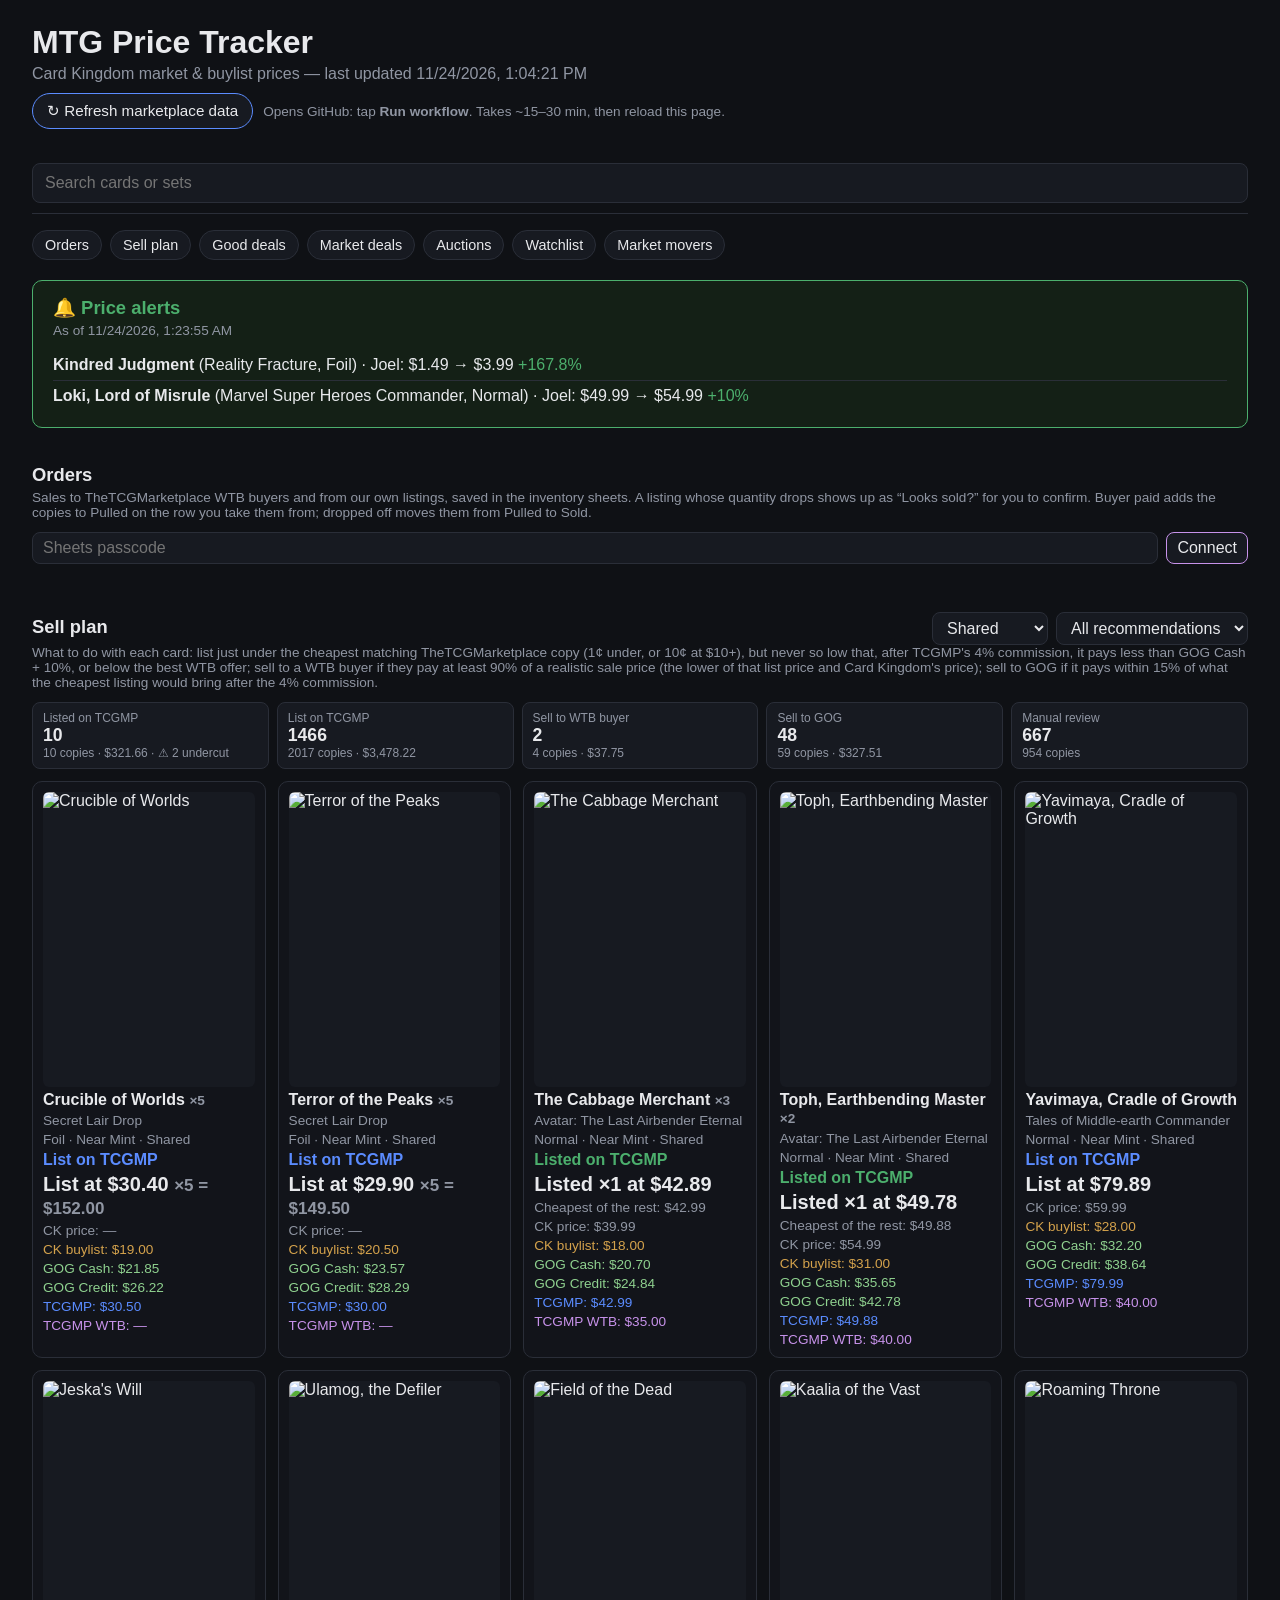
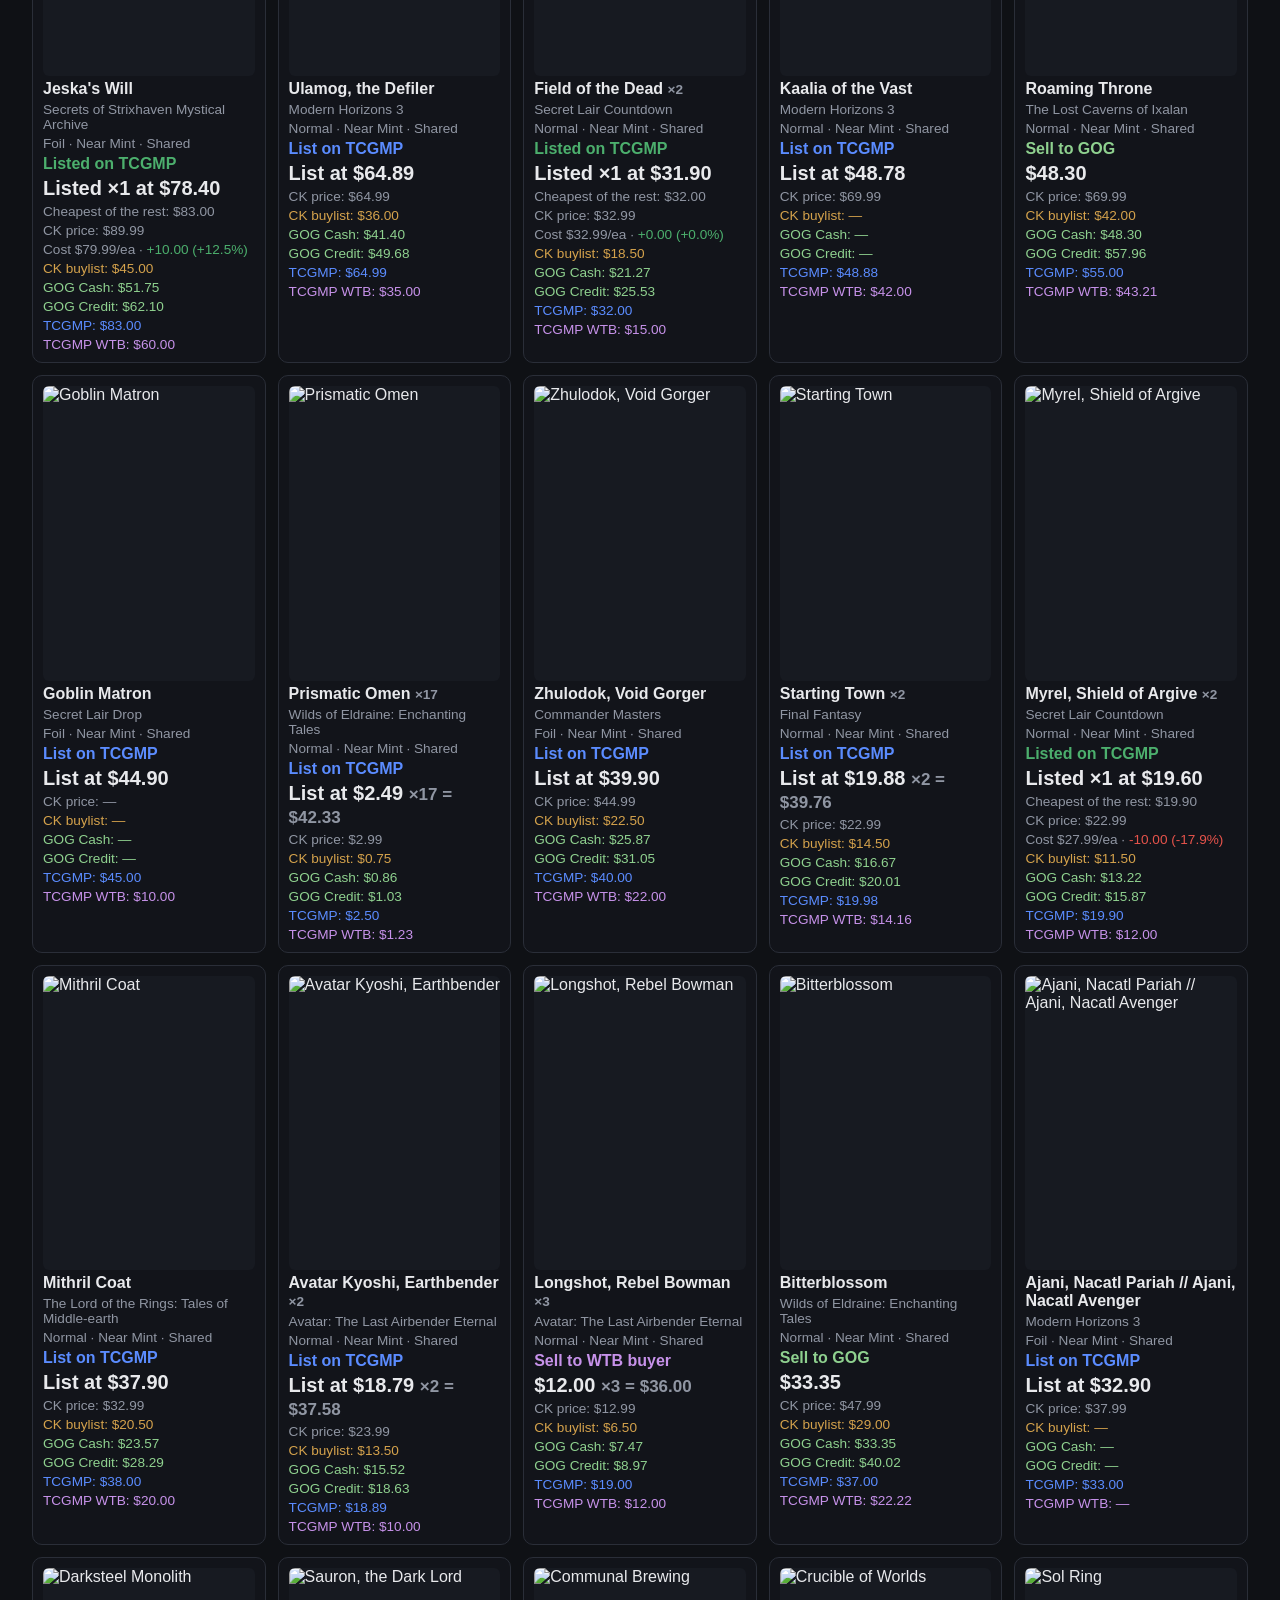
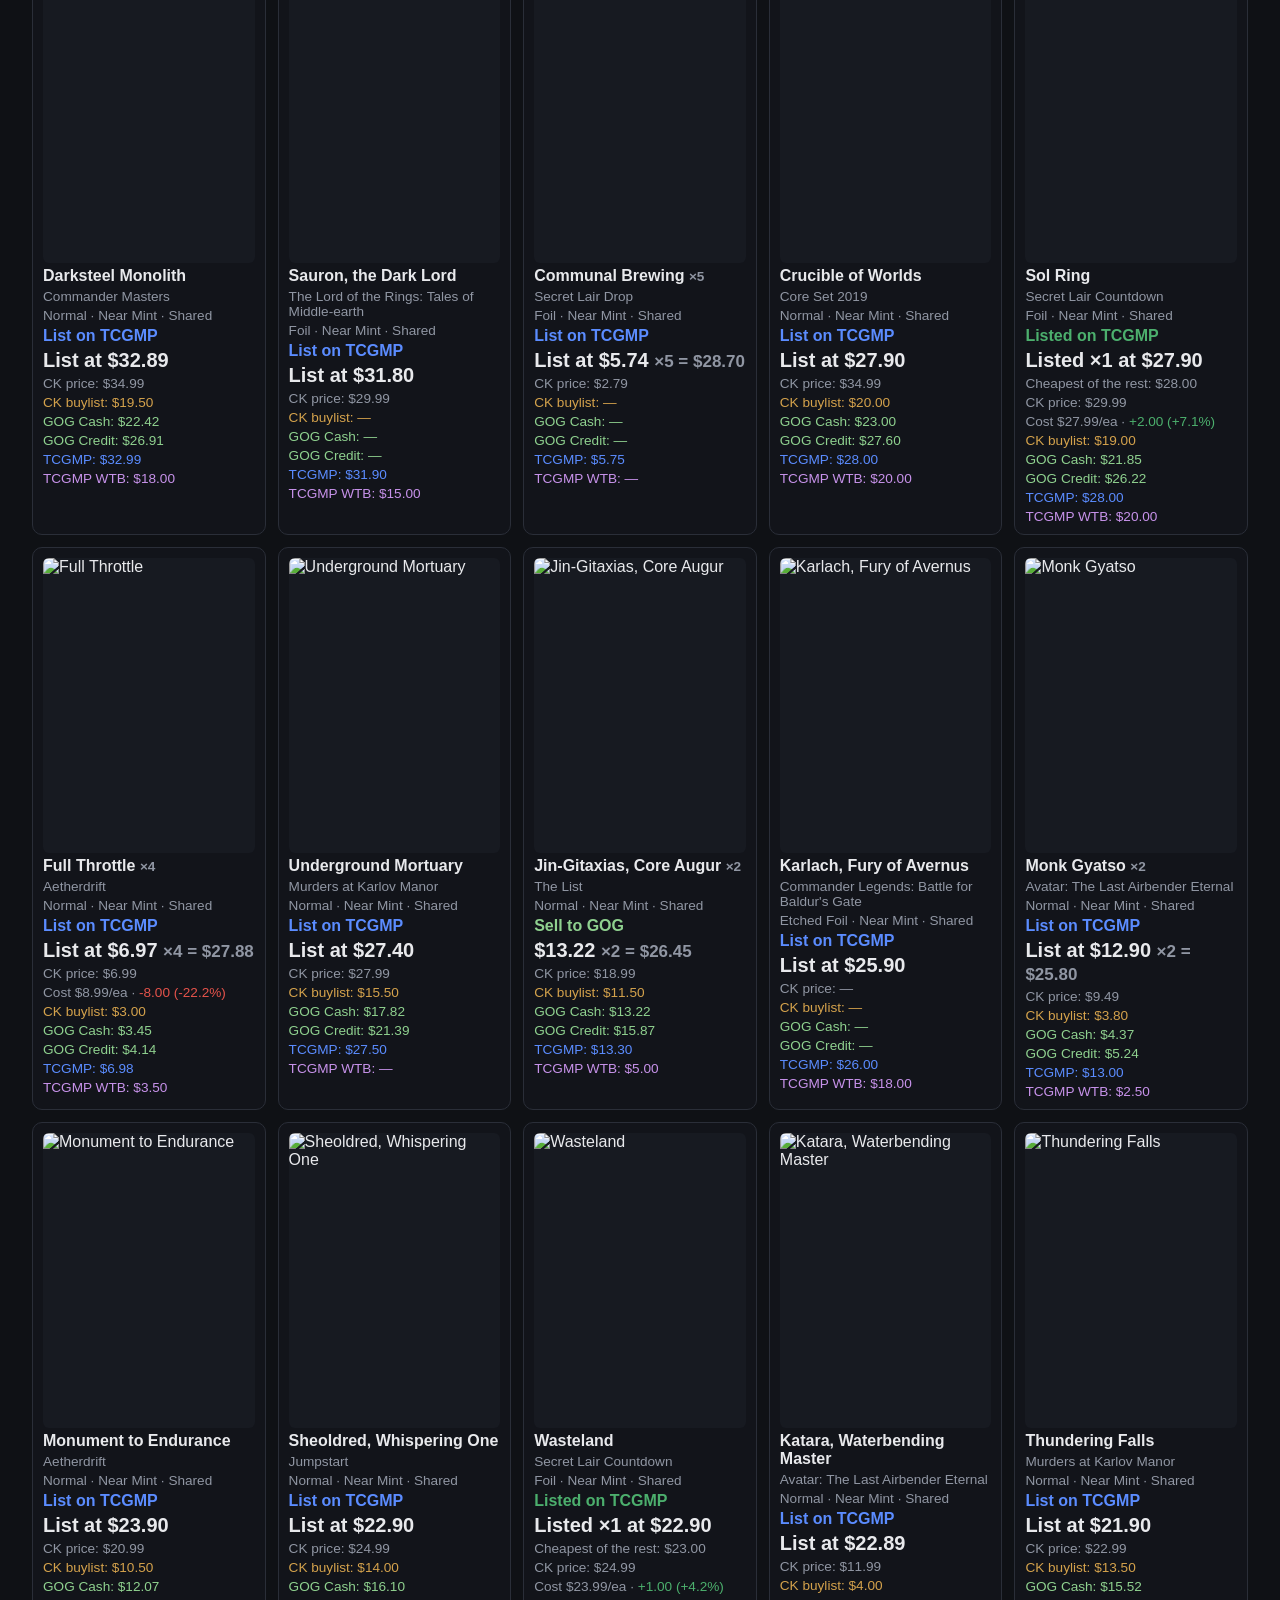
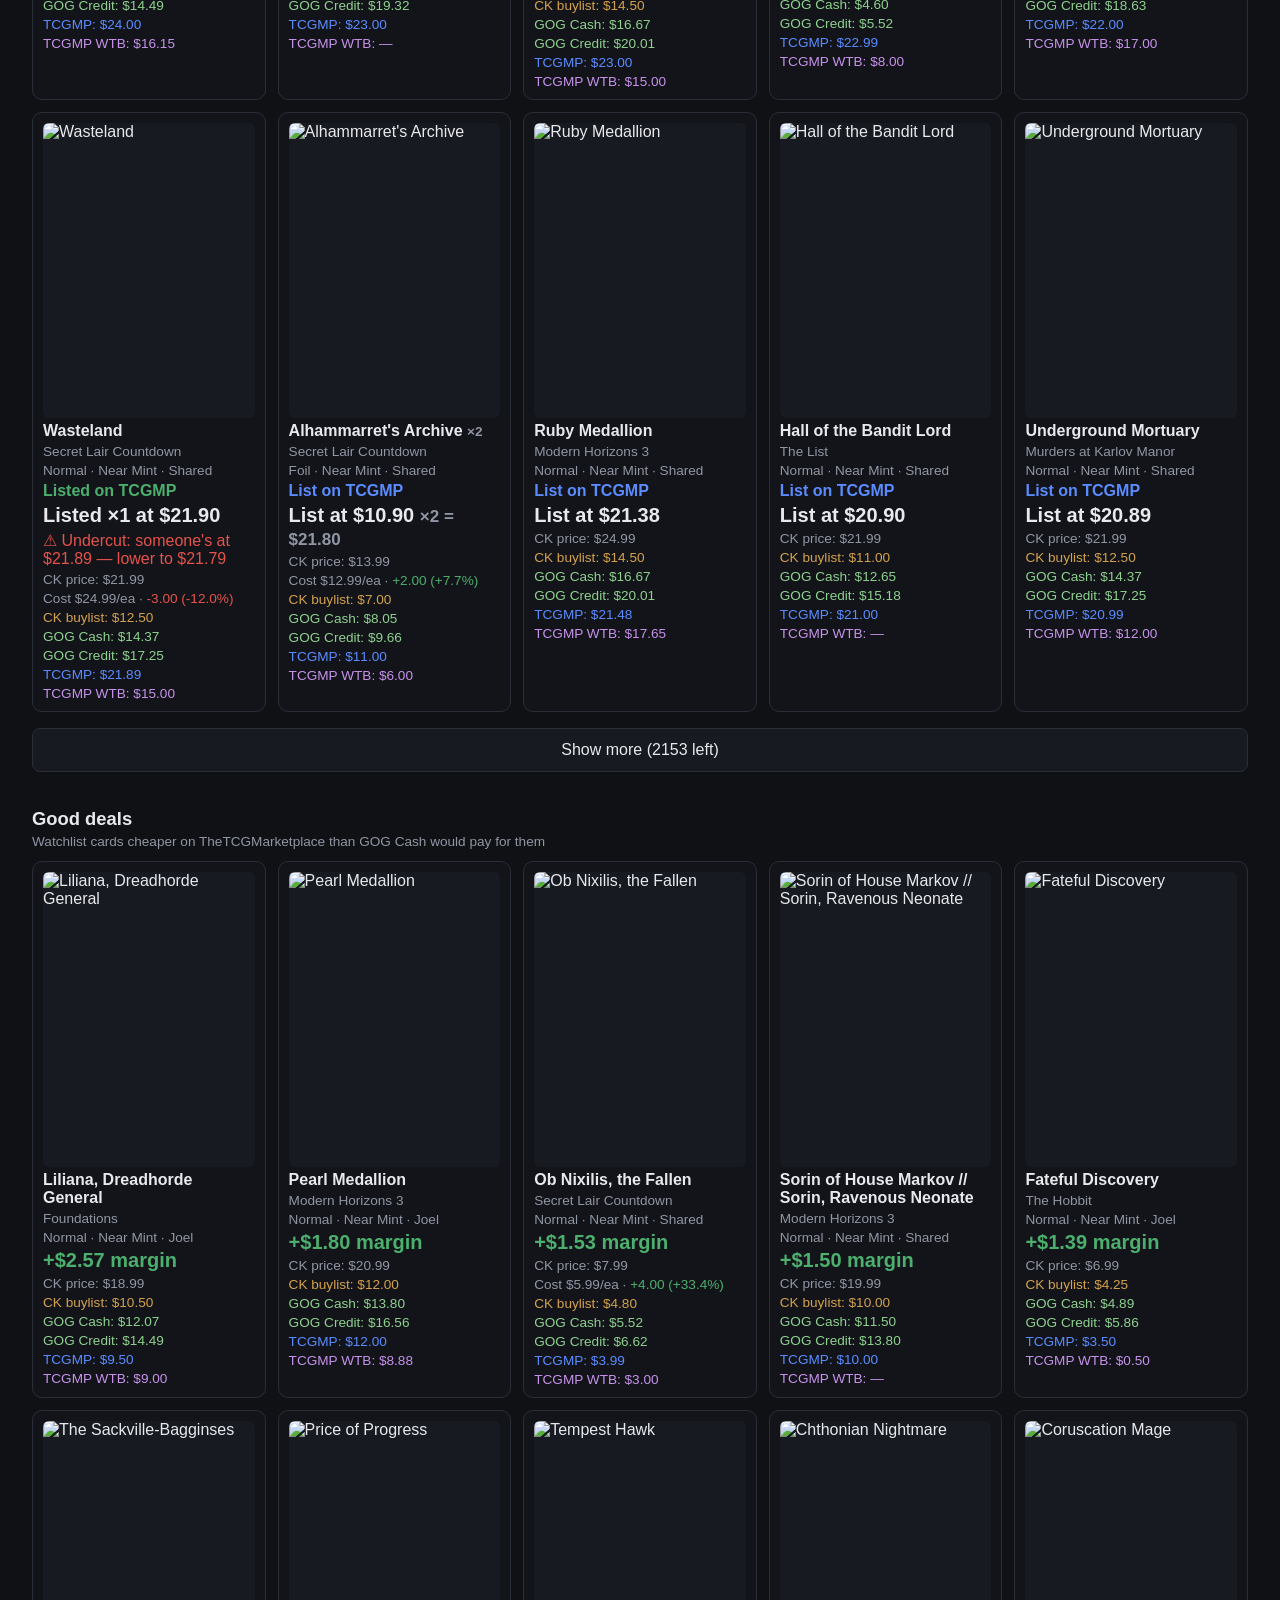
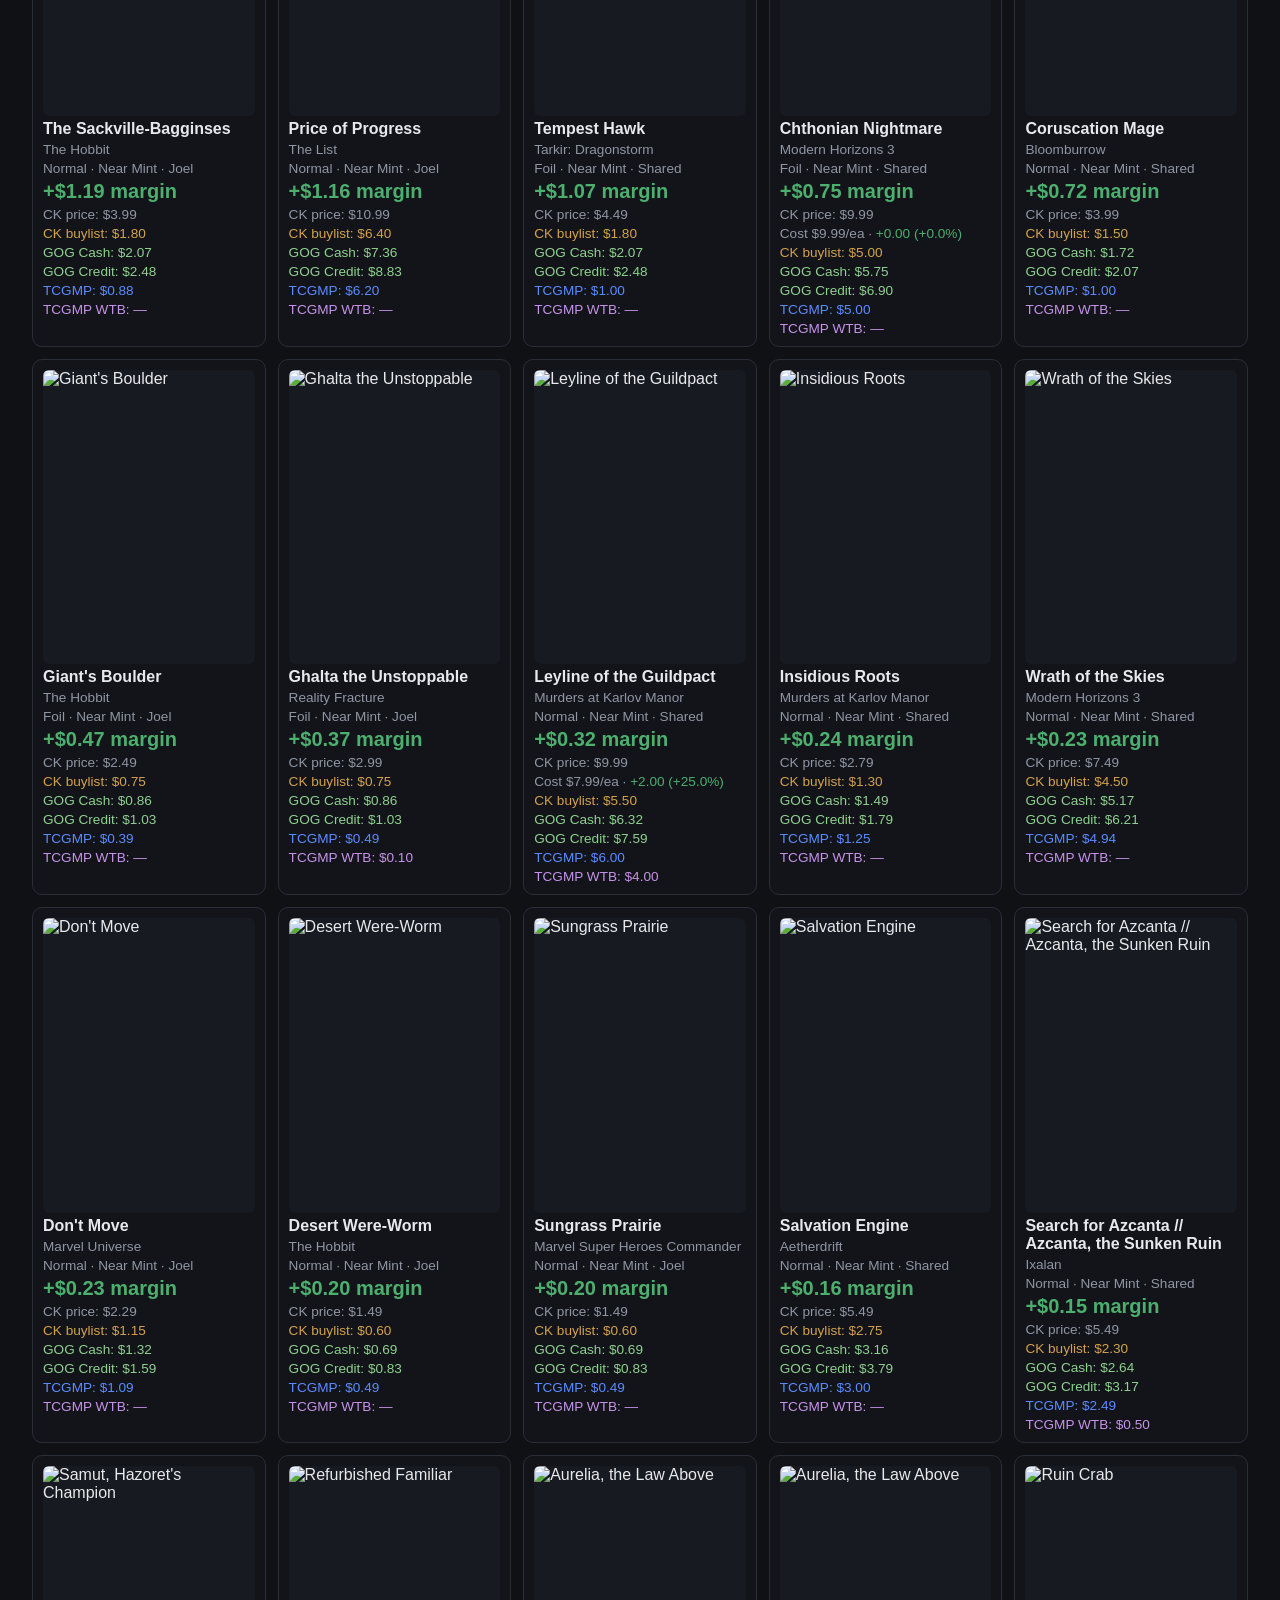
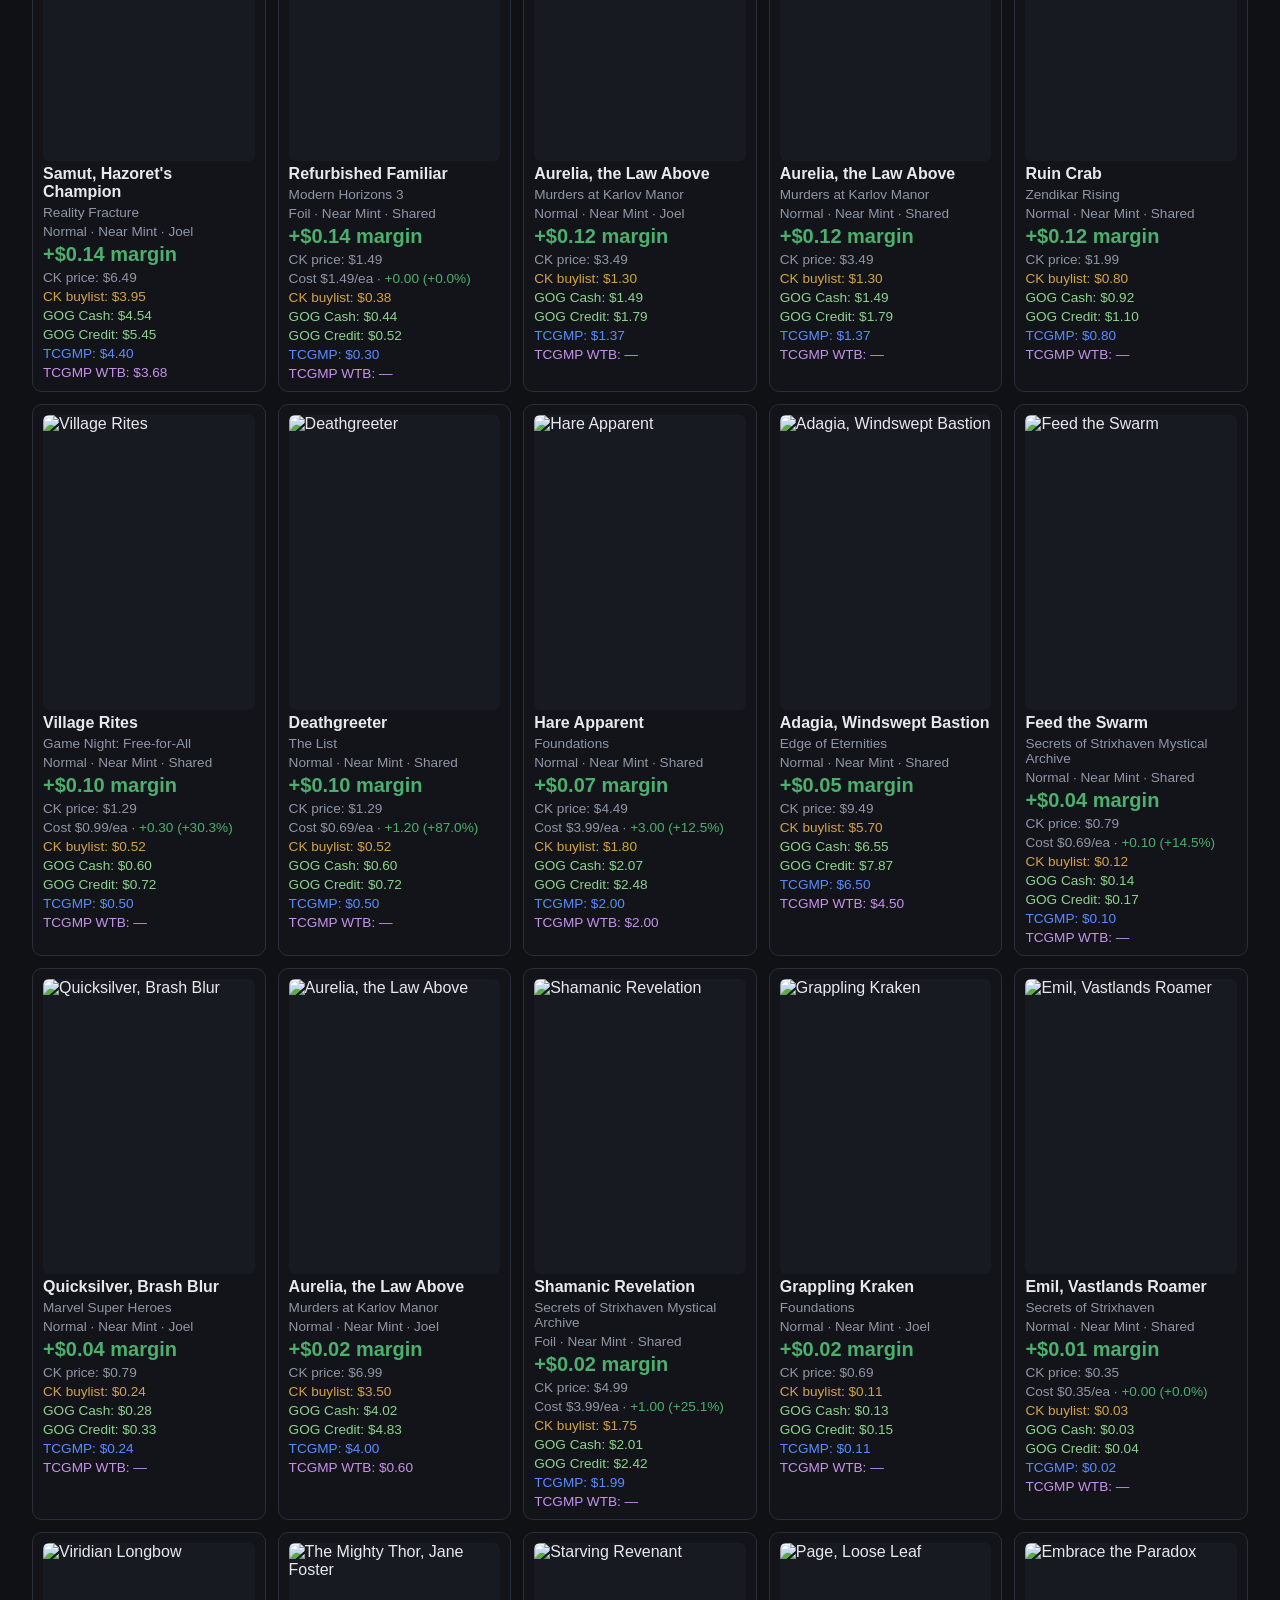
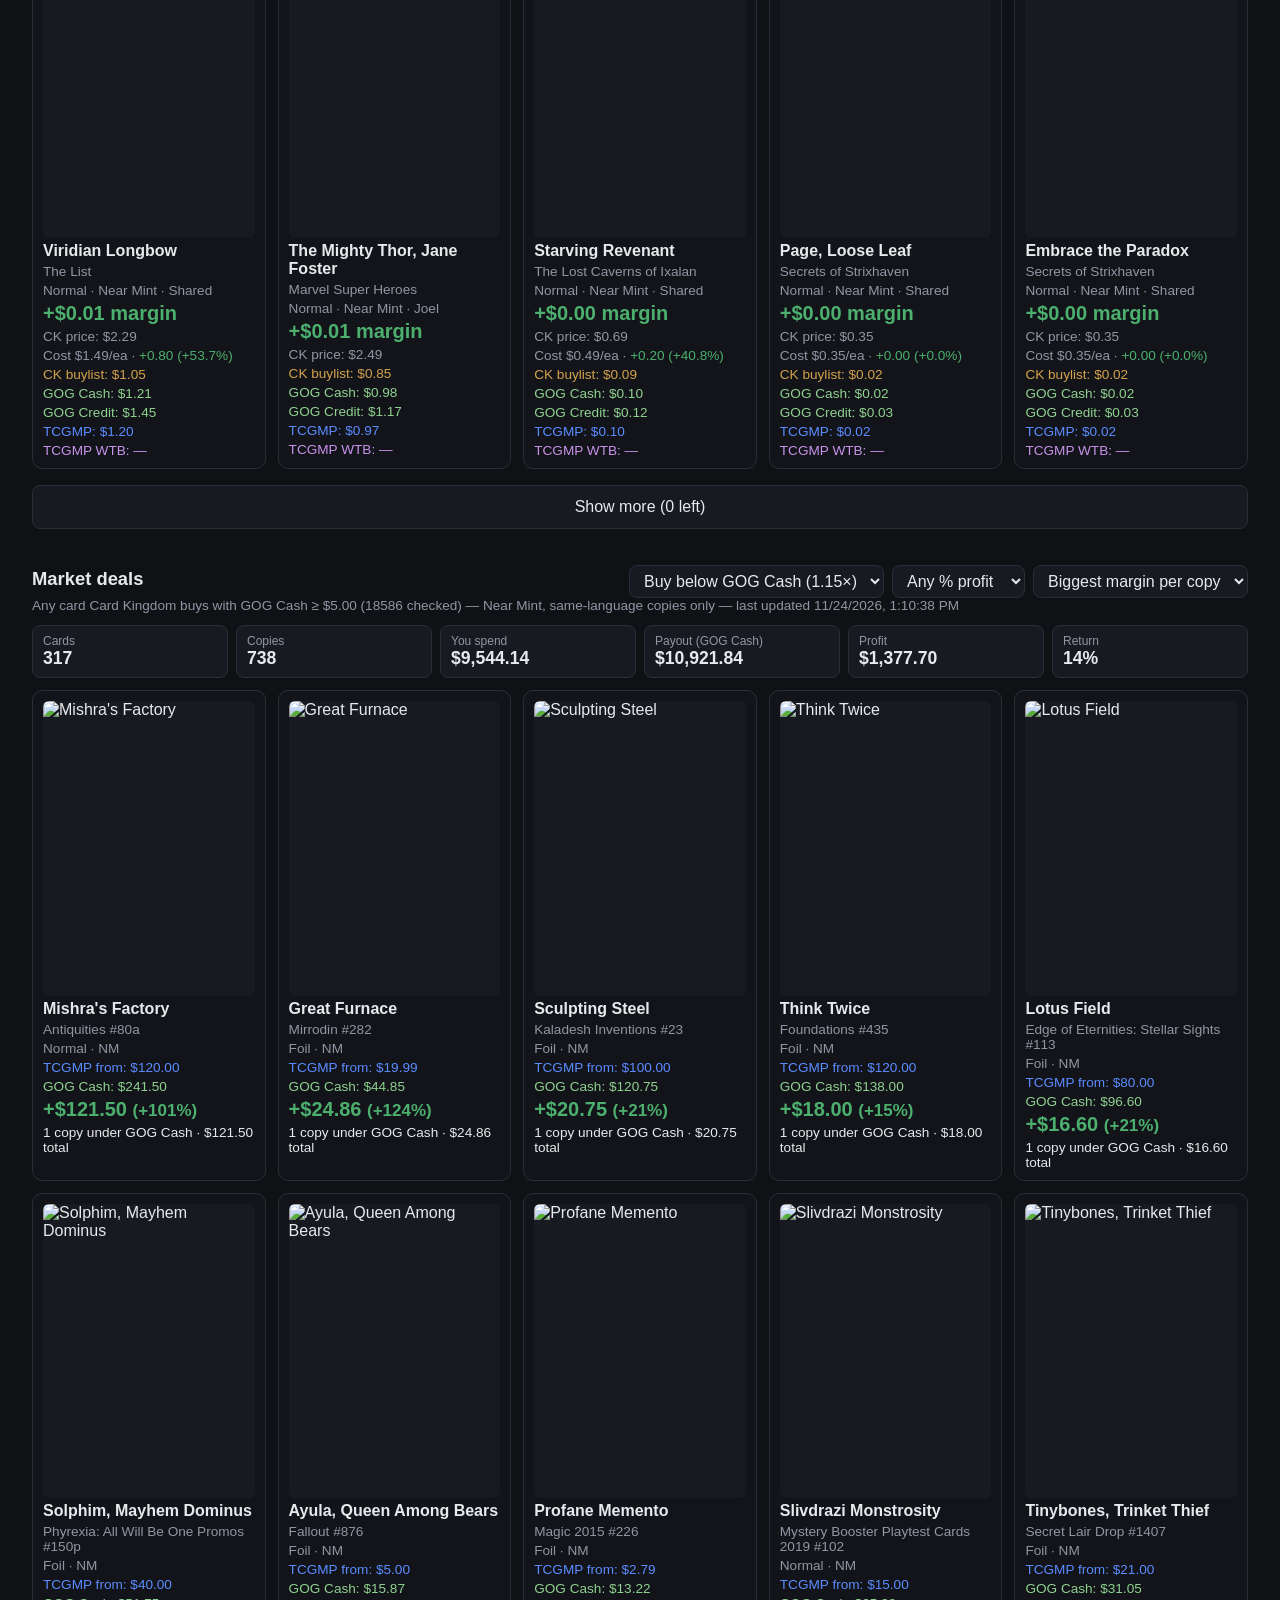
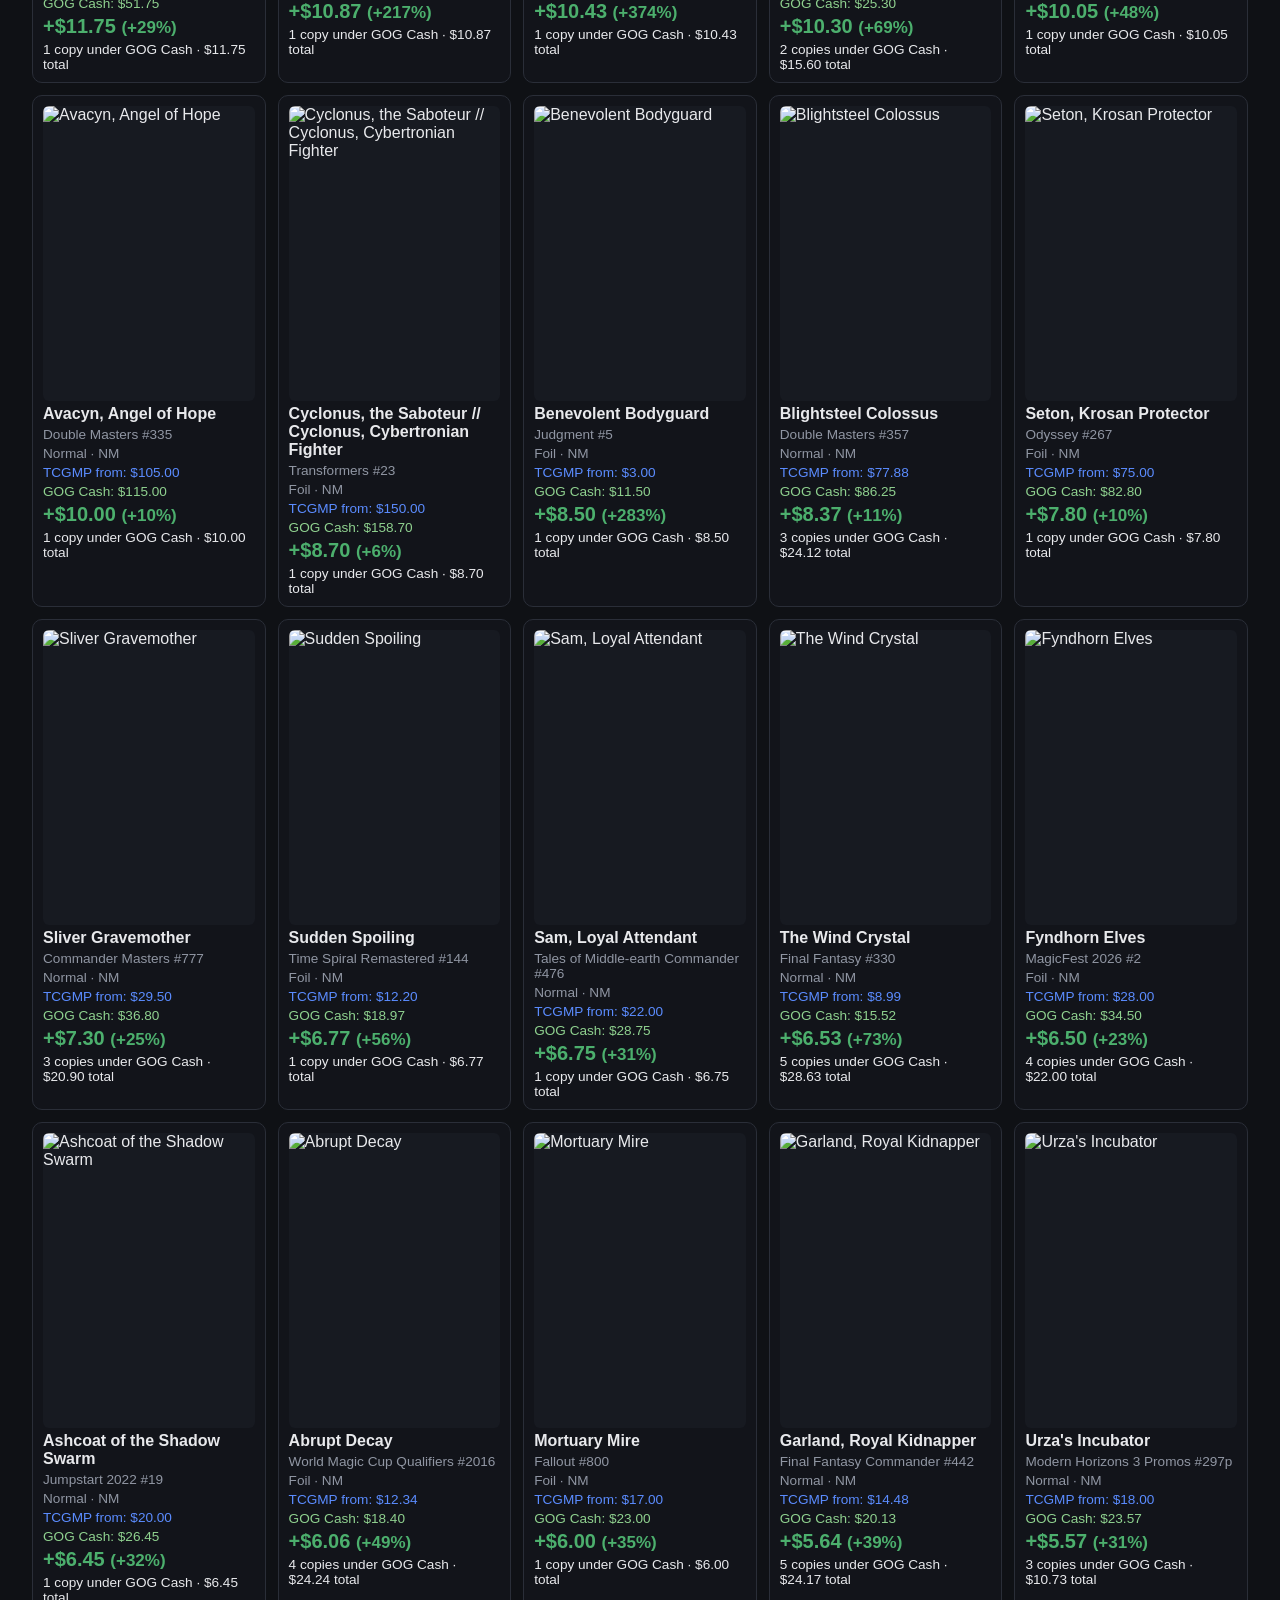
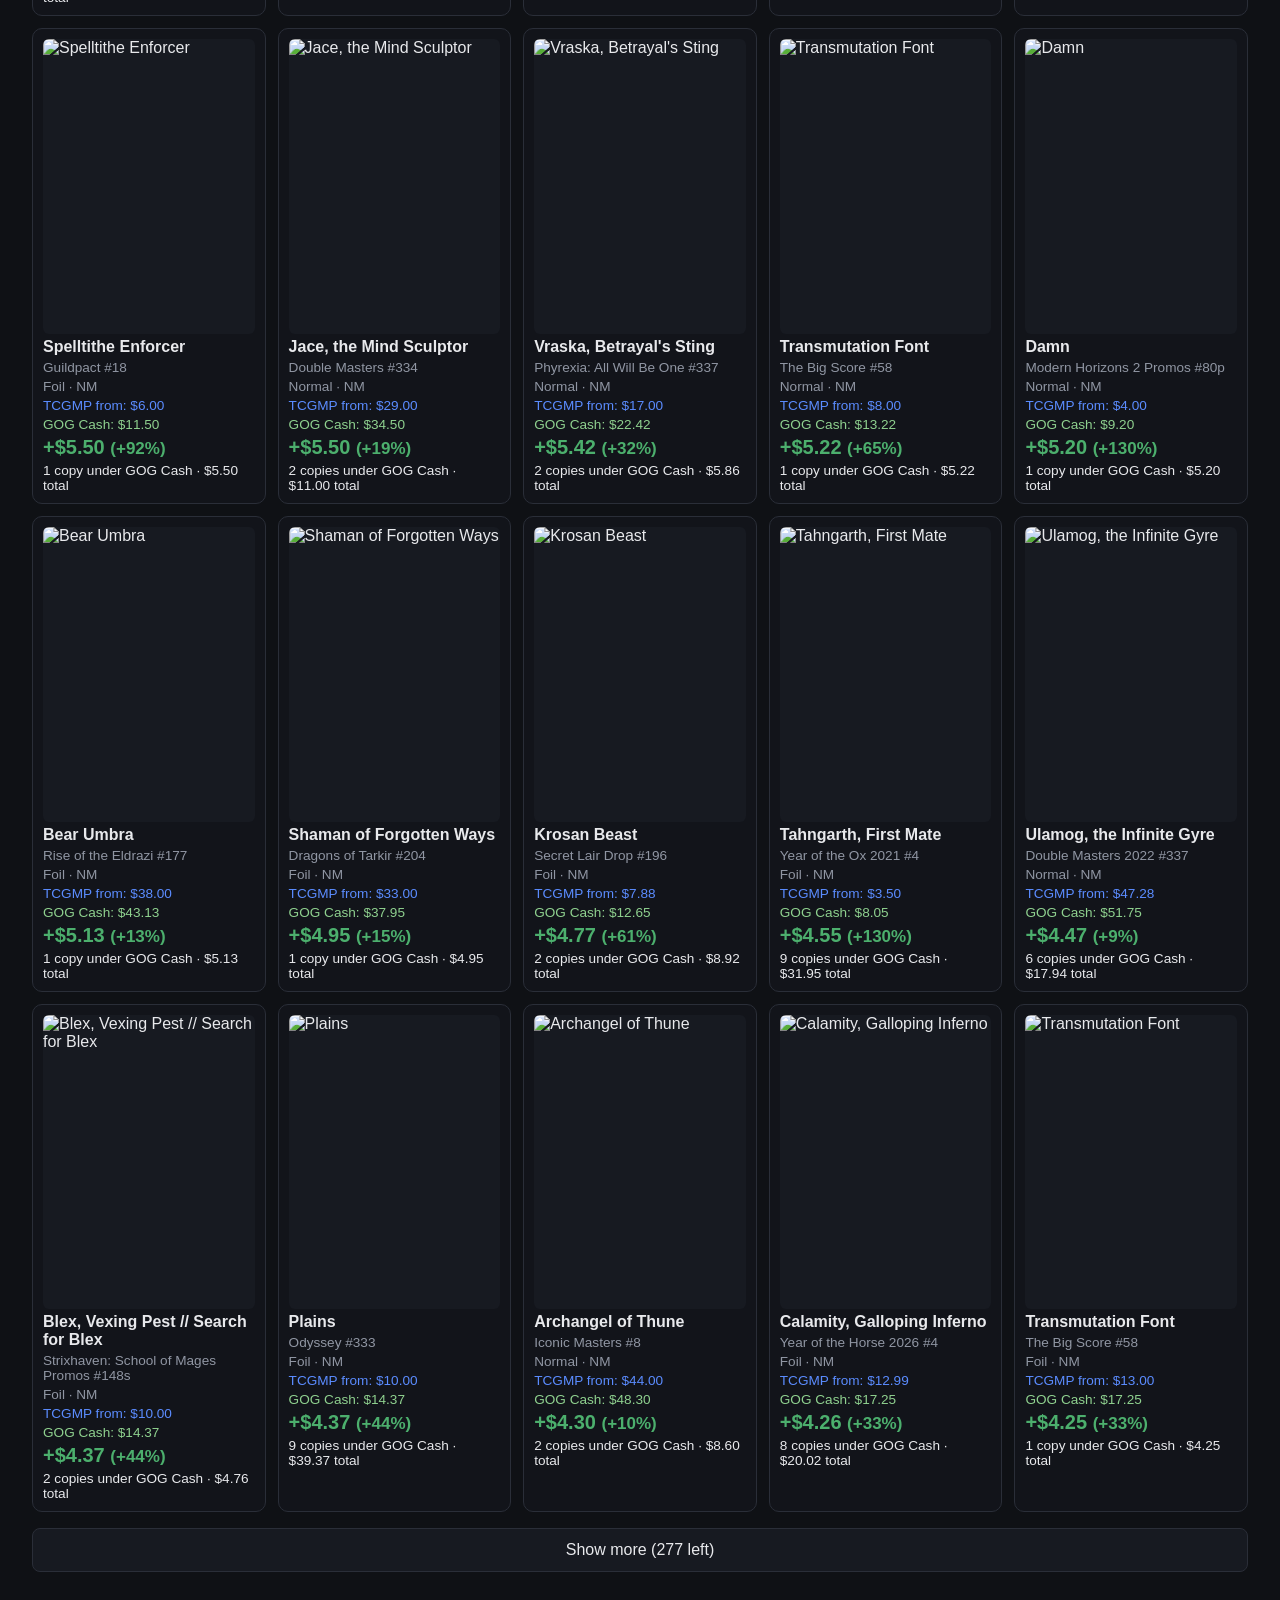
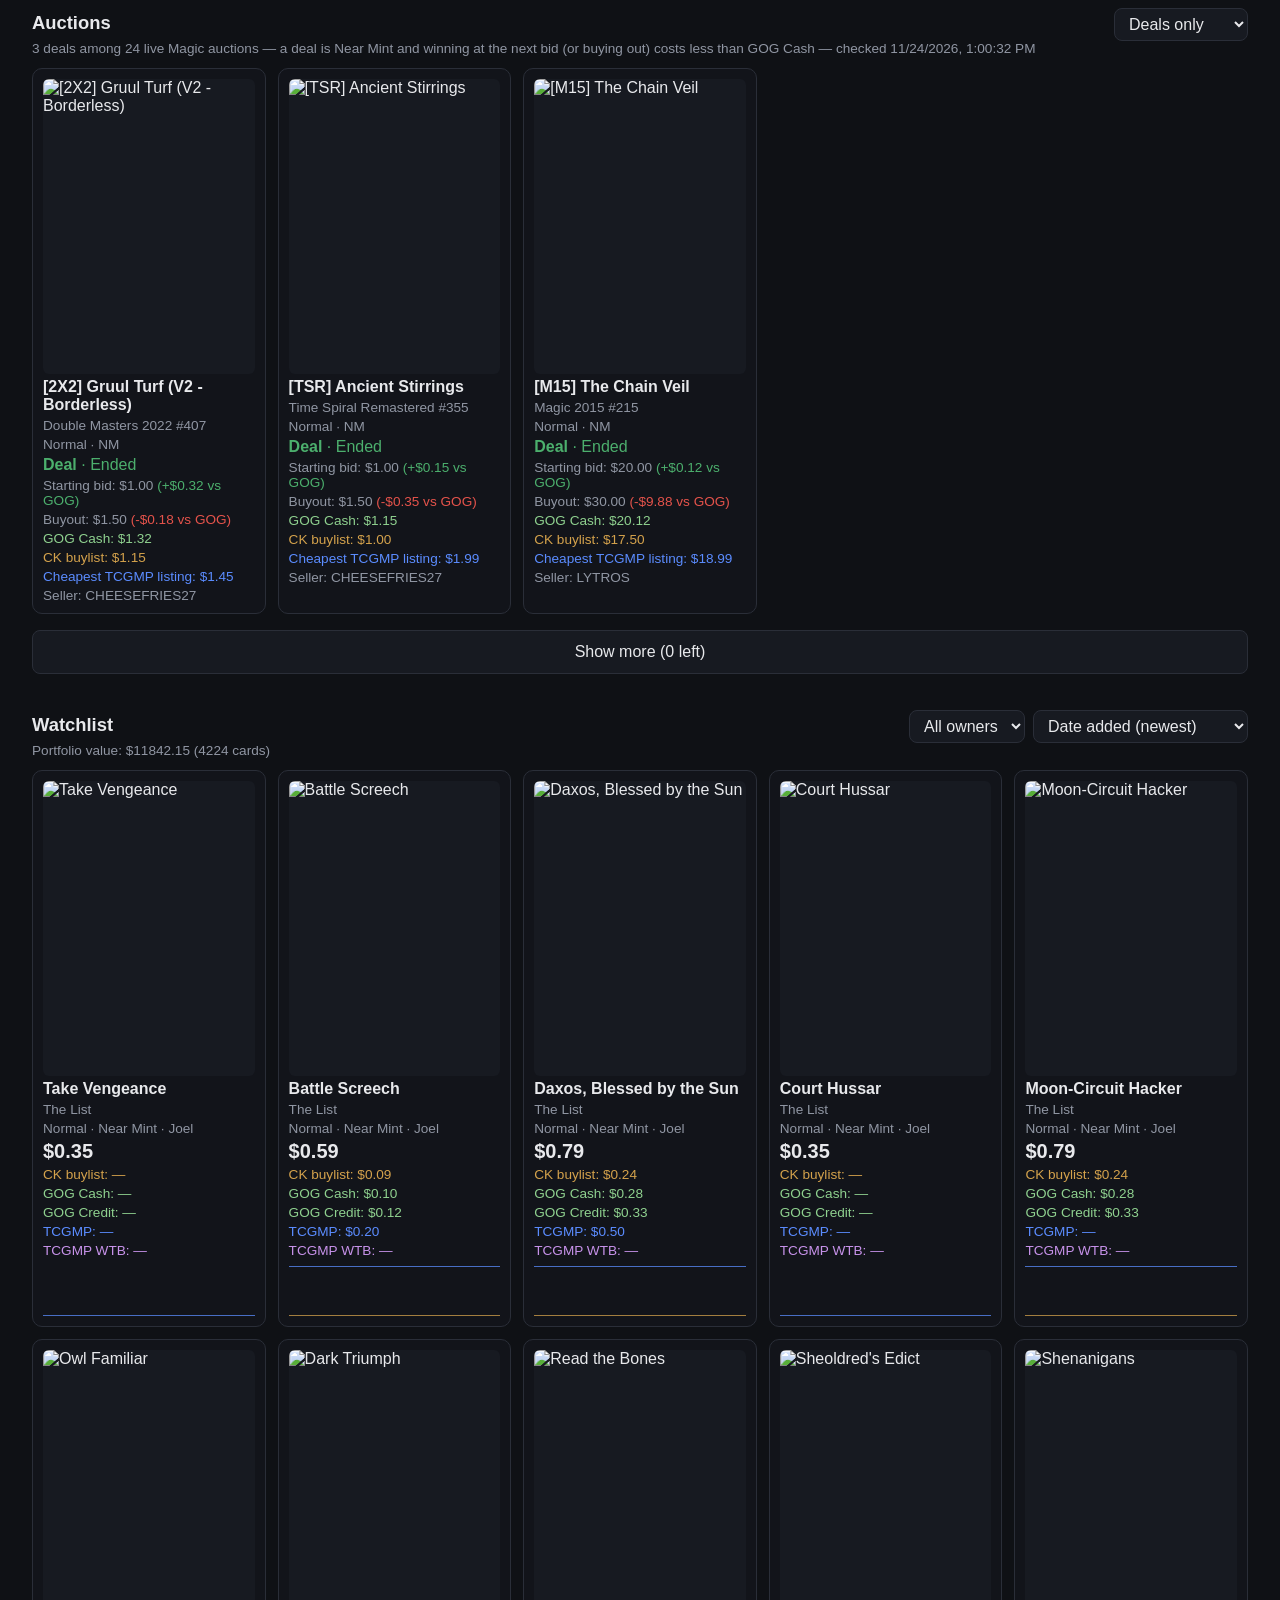
==== commit 30beb92b: "Pick list: group paid orders by whose boxes, then by box Shared and Joel each number their own boxes" ====
--- a/docs/index.html
+++ b/docs/index.html
@@ -194,6 +194,10 @@
     .paid-panel { border: 1px solid var(--border); border-radius: 10px; background: var(--card); padding: 10px 12px; margin: 0 0 12px; }
     .paid-panel h3 { margin: 0 0 6px; font-size: 1em; }
     .pick-list { list-style: none; padding: 0; margin: 0; }
+    .pick-owner + .pick-owner { margin-top: 10px; padding-top: 8px; border-top: 1px solid var(--border); }
+    .pick-owner h4 { margin: 0 0 4px; font-size: 0.95em; }
+    .pick-box { margin: 4px 0 0 0; }
+    .pick-box > .meta { margin-top: 4px; font-weight: 600; }
     .pick-list li { padding: 6px 0; border-bottom: 1px solid var(--border); }
     .pick-list li:last-child { border-bottom: none; }
     .pick-list label { display: flex; gap: 8px; align-items: flex-start; }
@@ -1109,22 +1113,46 @@
       el.hidden = false;
     }
 
-    // Every paid order in box order: where to pull each from, and a tick
-    // box to mark several dropped off in one go.
+    // Every paid order, grouped by whose boxes it's in and then by box (each
+    // sheet numbers its own boxes from B01), in the order you'd walk them:
+    // where to pull each from, and a tick box to mark several dropped off in
+    // one go.
     function renderPaidPanel() {
       const el = document.getElementById("orders-paid");
+      const boxOf = (location) => (String(location).match(/^B\d+/) || ["Other"])[0];
       const paid = saleOrders
         .filter((o) => o.status === "Paid")
-        .map((o) => ({ order: o, pulls: o.pulls && o.pulls.length ? o.pulls : [{ location: o.location, row: o.inventoryRow, qty: o.qty }] }))
-        .sort((a, b) => byLocation(a.pulls)[0].location.localeCompare(byLocation(b.pulls)[0].location));
+        .map((o) => {
+          const pulls = byLocation(o.pulls && o.pulls.length ? o.pulls : [{ location: o.location, row: o.inventoryRow, qty: o.qty }]);
+          return { order: o, pulls, box: boxOf(pulls[0].location) };
+        })
+        .sort((a, b) => a.order.owner.localeCompare(b.order.owner) || a.pulls[0].location.localeCompare(b.pulls[0].location));
       if (!paid.length) return;
+      const line = ({ order, pulls }) => `<li><label><input type="checkbox">
+            <span>${pulls.map((p) => `<strong>${escapeHtml(p.location)}</strong>${pulls.length > 1 ? ` ×${p.qty}` : ""}${p.row ? ` <span class="meta">(row ${p.row})</span>` : ""}`).join(", ")}
+            · ${escapeHtml(order.name)}${order.qty > 1 ? ` ×${order.qty}` : ""}${order.type === "GOG" ? ' <span class="meta">· to GOG</span>' : ""}</span></label></li>`;
+      // Owner -> box -> orders, in the sorted order above. An order split
+      // across boxes sits under its first one and lists every location.
+      const groups = [];
+      paid.forEach((p) => {
+        let owner = groups[groups.length - 1];
+        if (!owner || owner.name !== p.order.owner) groups.push((owner = { name: p.order.owner, boxes: [] }));
+        let box = owner.boxes[owner.boxes.length - 1];
+        if (!box || box.name !== p.box) owner.boxes.push((box = { name: p.box, items: [] }));
+        box.items.push(p);
+      });
+      const copies = (items) => items.reduce((n, p) => n + p.order.qty, 0);
       el.innerHTML = `
         <h3>Paid — pull and drop off (${paid.length})</h3>
-        <ul class="pick-list">${paid
-          .map(({ order, pulls }) => `<li><label><input type="checkbox">
-            <span>${byLocation(pulls).map((p) => `<strong>${escapeHtml(p.location)}</strong>${pulls.length > 1 ? ` ×${p.qty}` : ""}${p.row ? ` <span class="meta">(row ${p.row})</span>` : ""}`).join(", ")}
-            · ${escapeHtml(order.name)}${order.qty > 1 ? ` ×${order.qty}` : ""} <span class="meta">· ${escapeHtml(order.owner)}${order.type === "GOG" ? " · to GOG" : ""}</span></span></label></li>`)
-          .join("")}</ul>
+        ${groups.map((owner) => `
+          <div class="pick-owner">
+            <h4>${escapeHtml(owner.name)}'s boxes</h4>
+            ${owner.boxes.map((box) => `
+              <div class="pick-box">
+                <div class="meta">Box ${escapeHtml(box.name)} · ${copies(box.items)} ${copies(box.items) === 1 ? "copy" : "copies"}</div>
+                <ul class="pick-list">${box.items.map(line).join("")}</ul>
+              </div>`).join("")}
+          </div>`).join("")}
         <div class="card-actions"></div>
         <div class="order-error"></div>
       `;
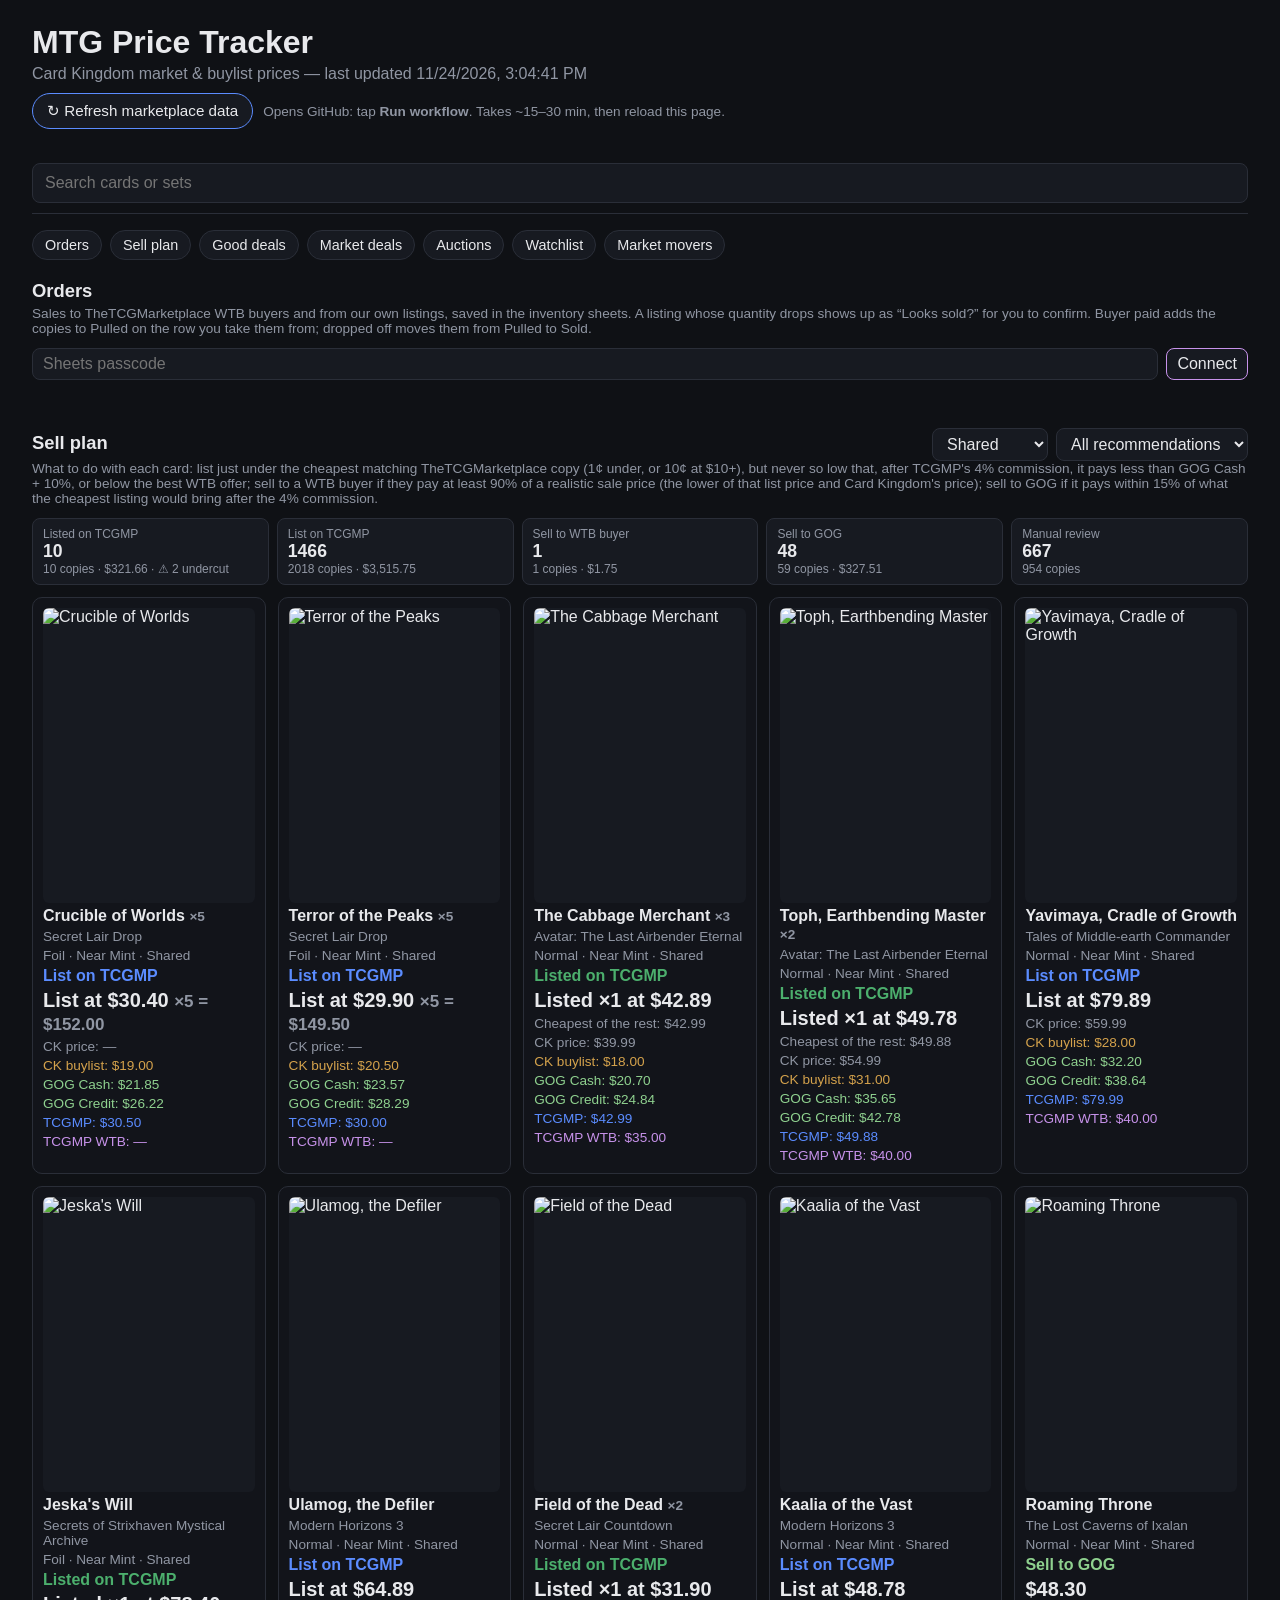
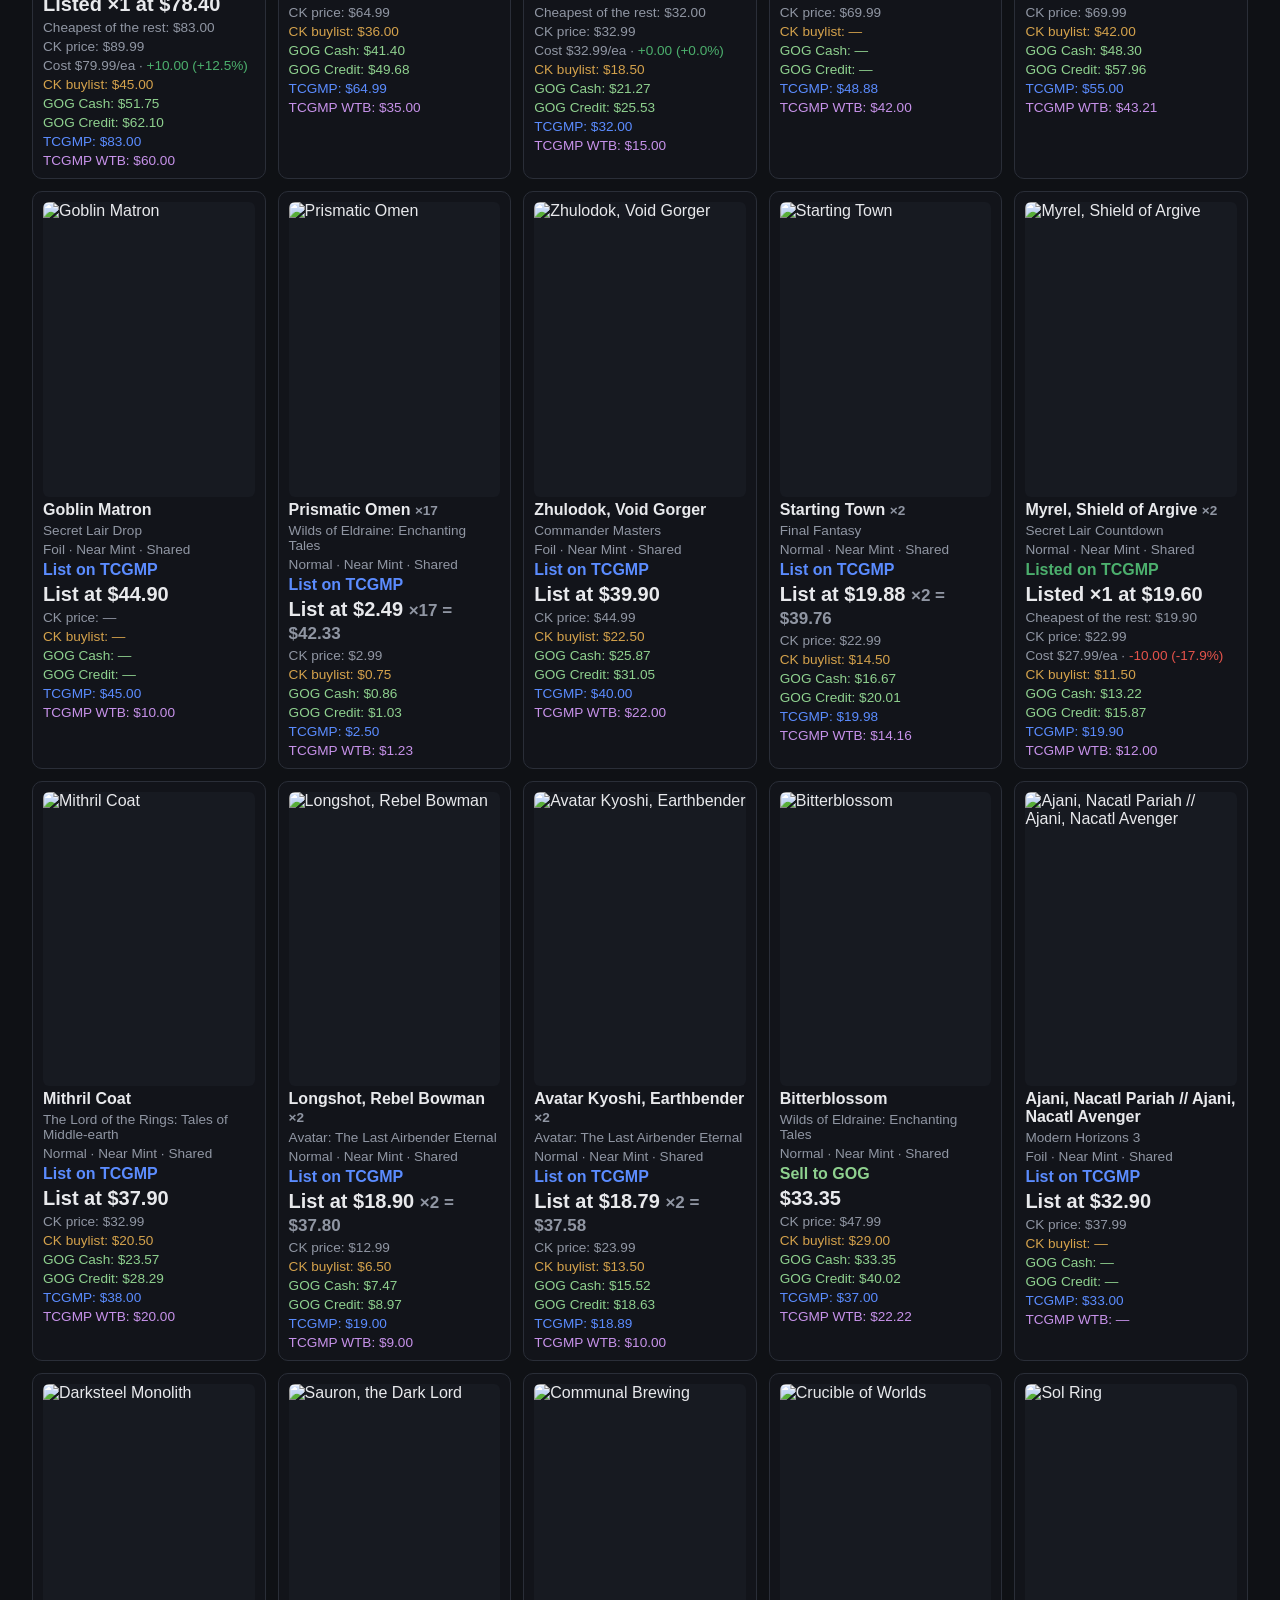
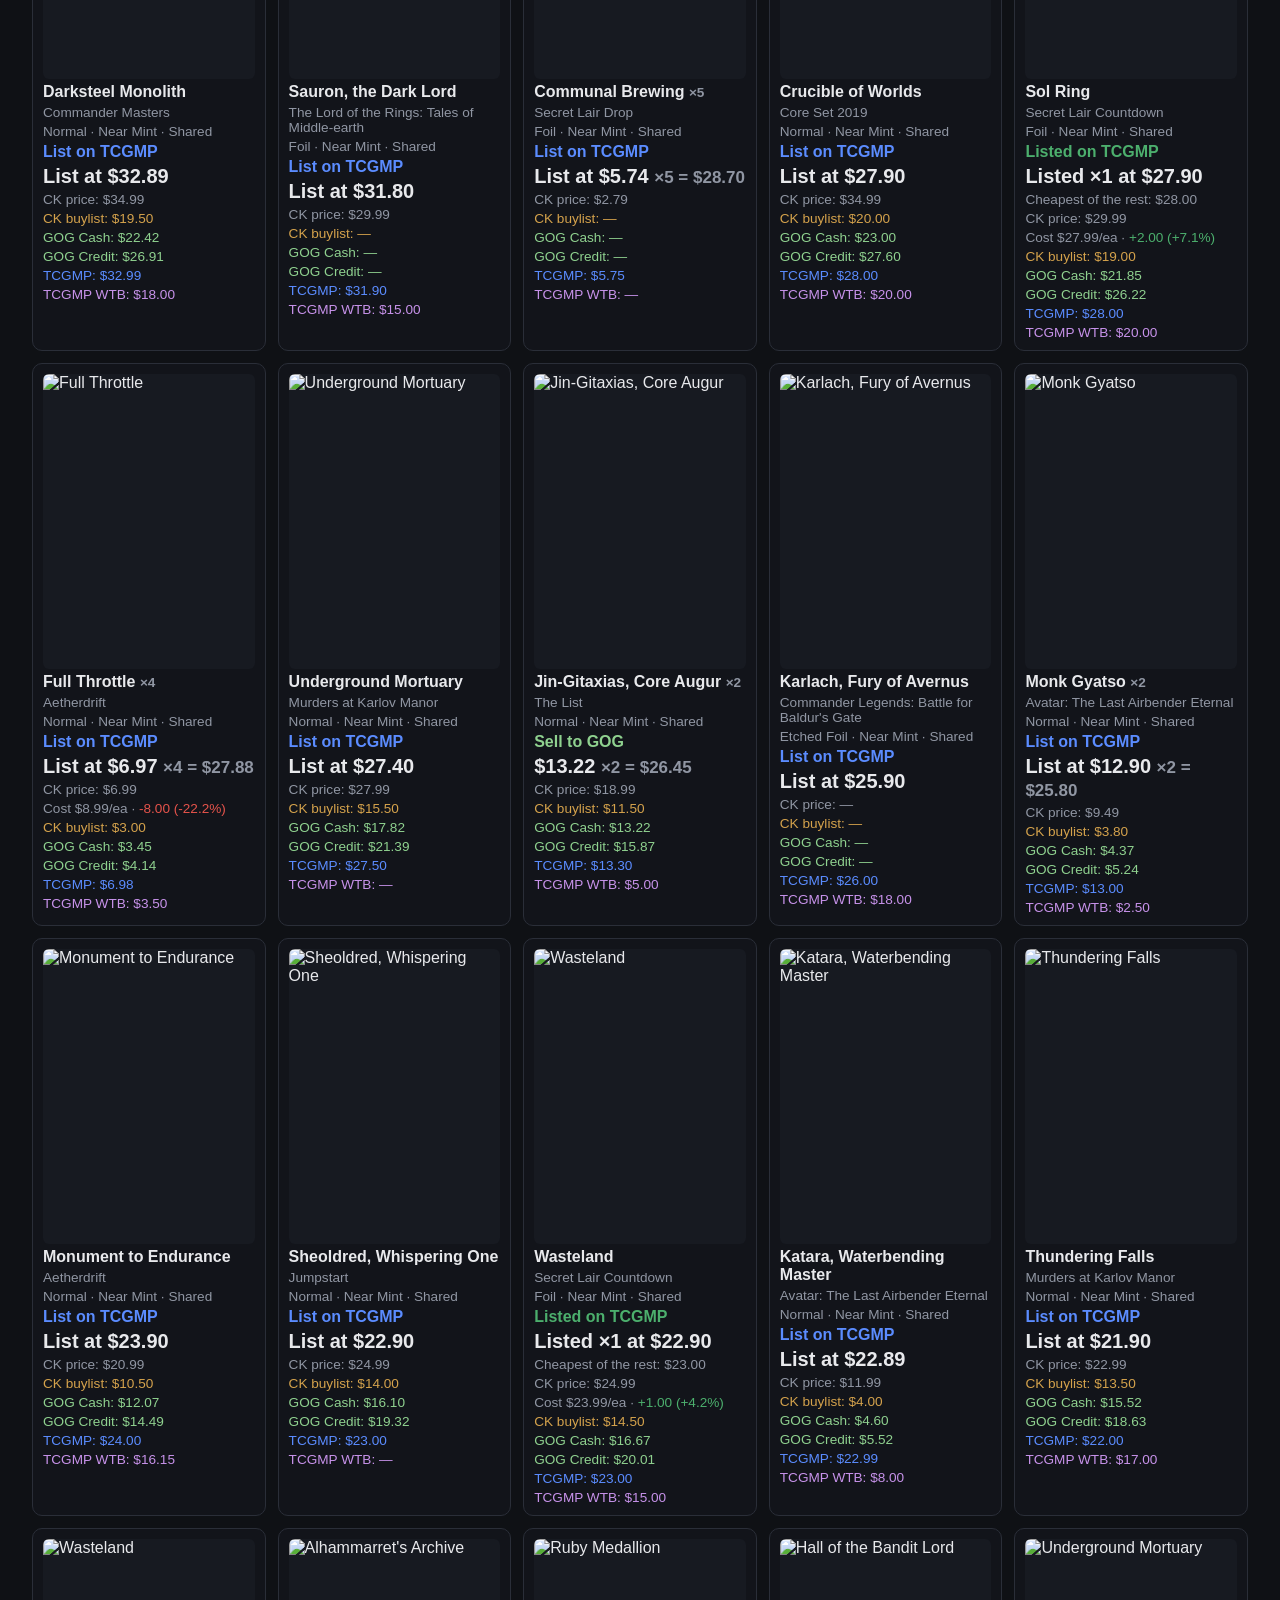
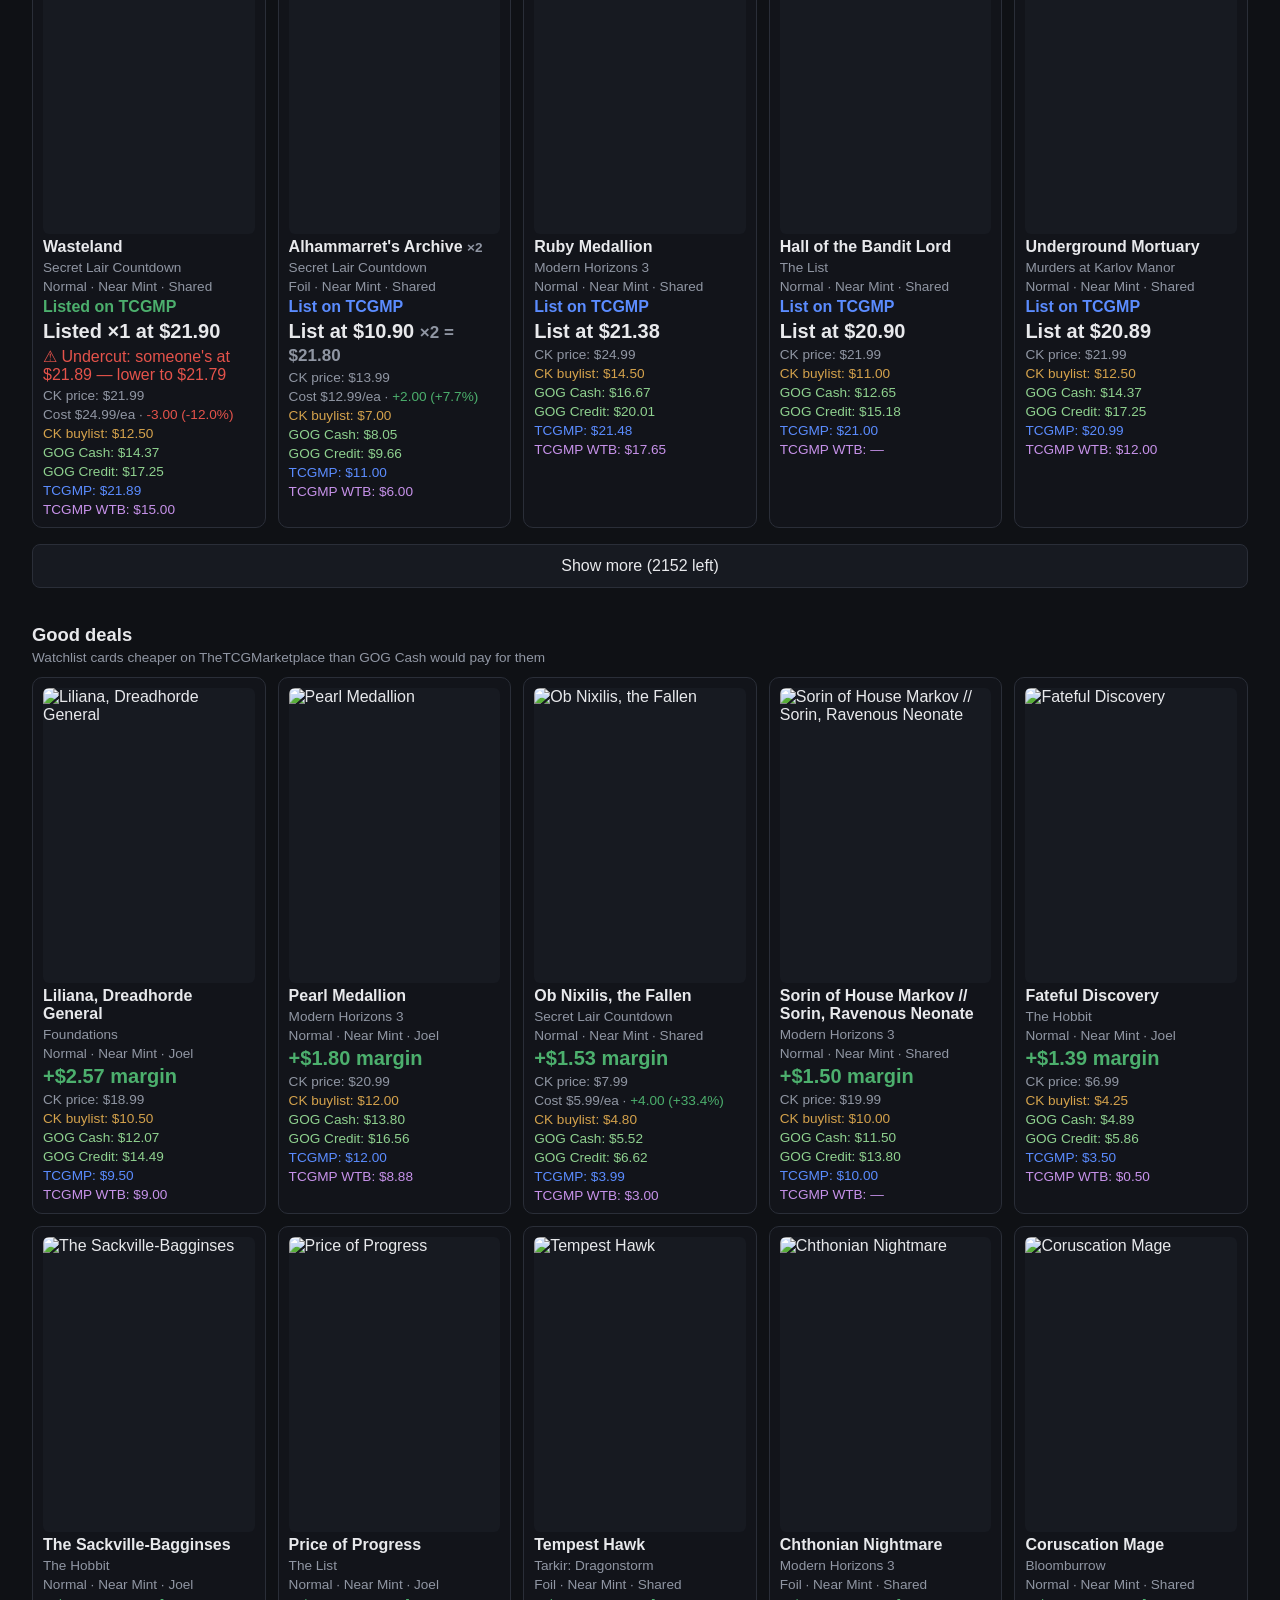
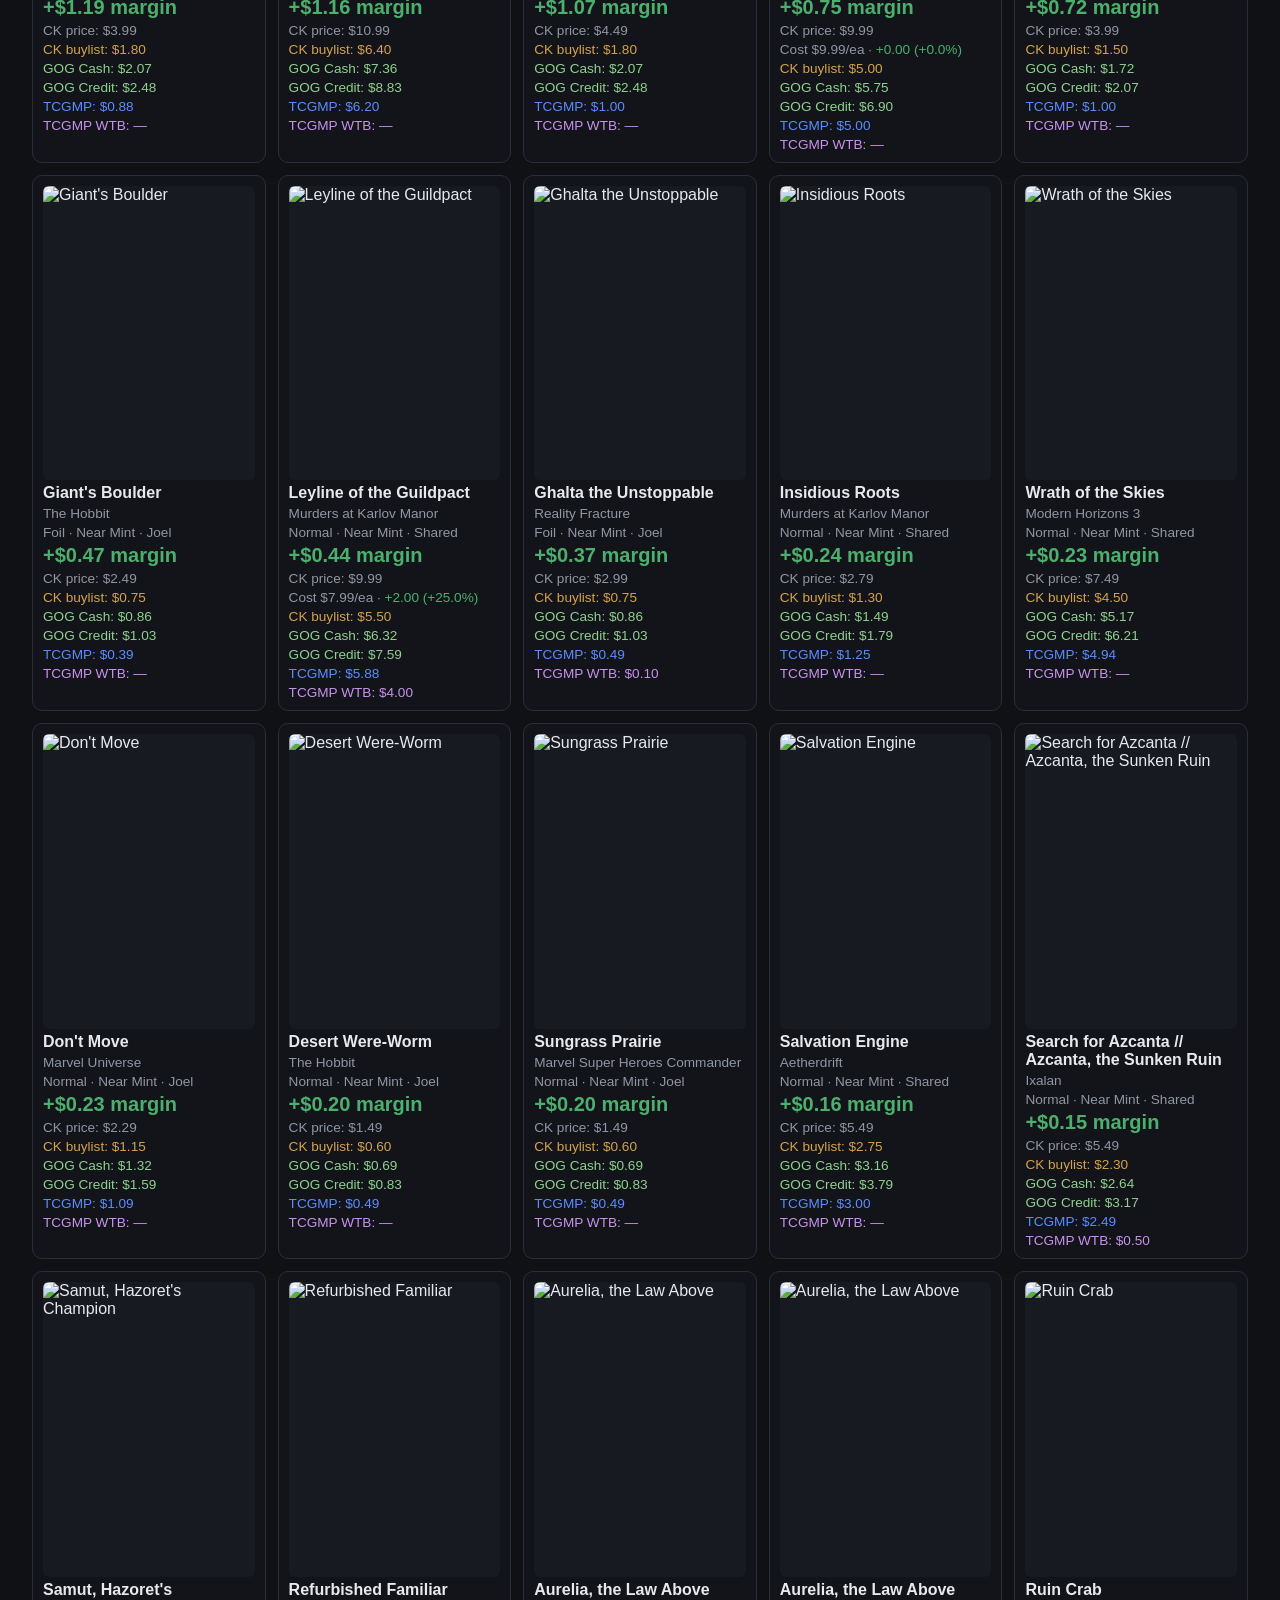
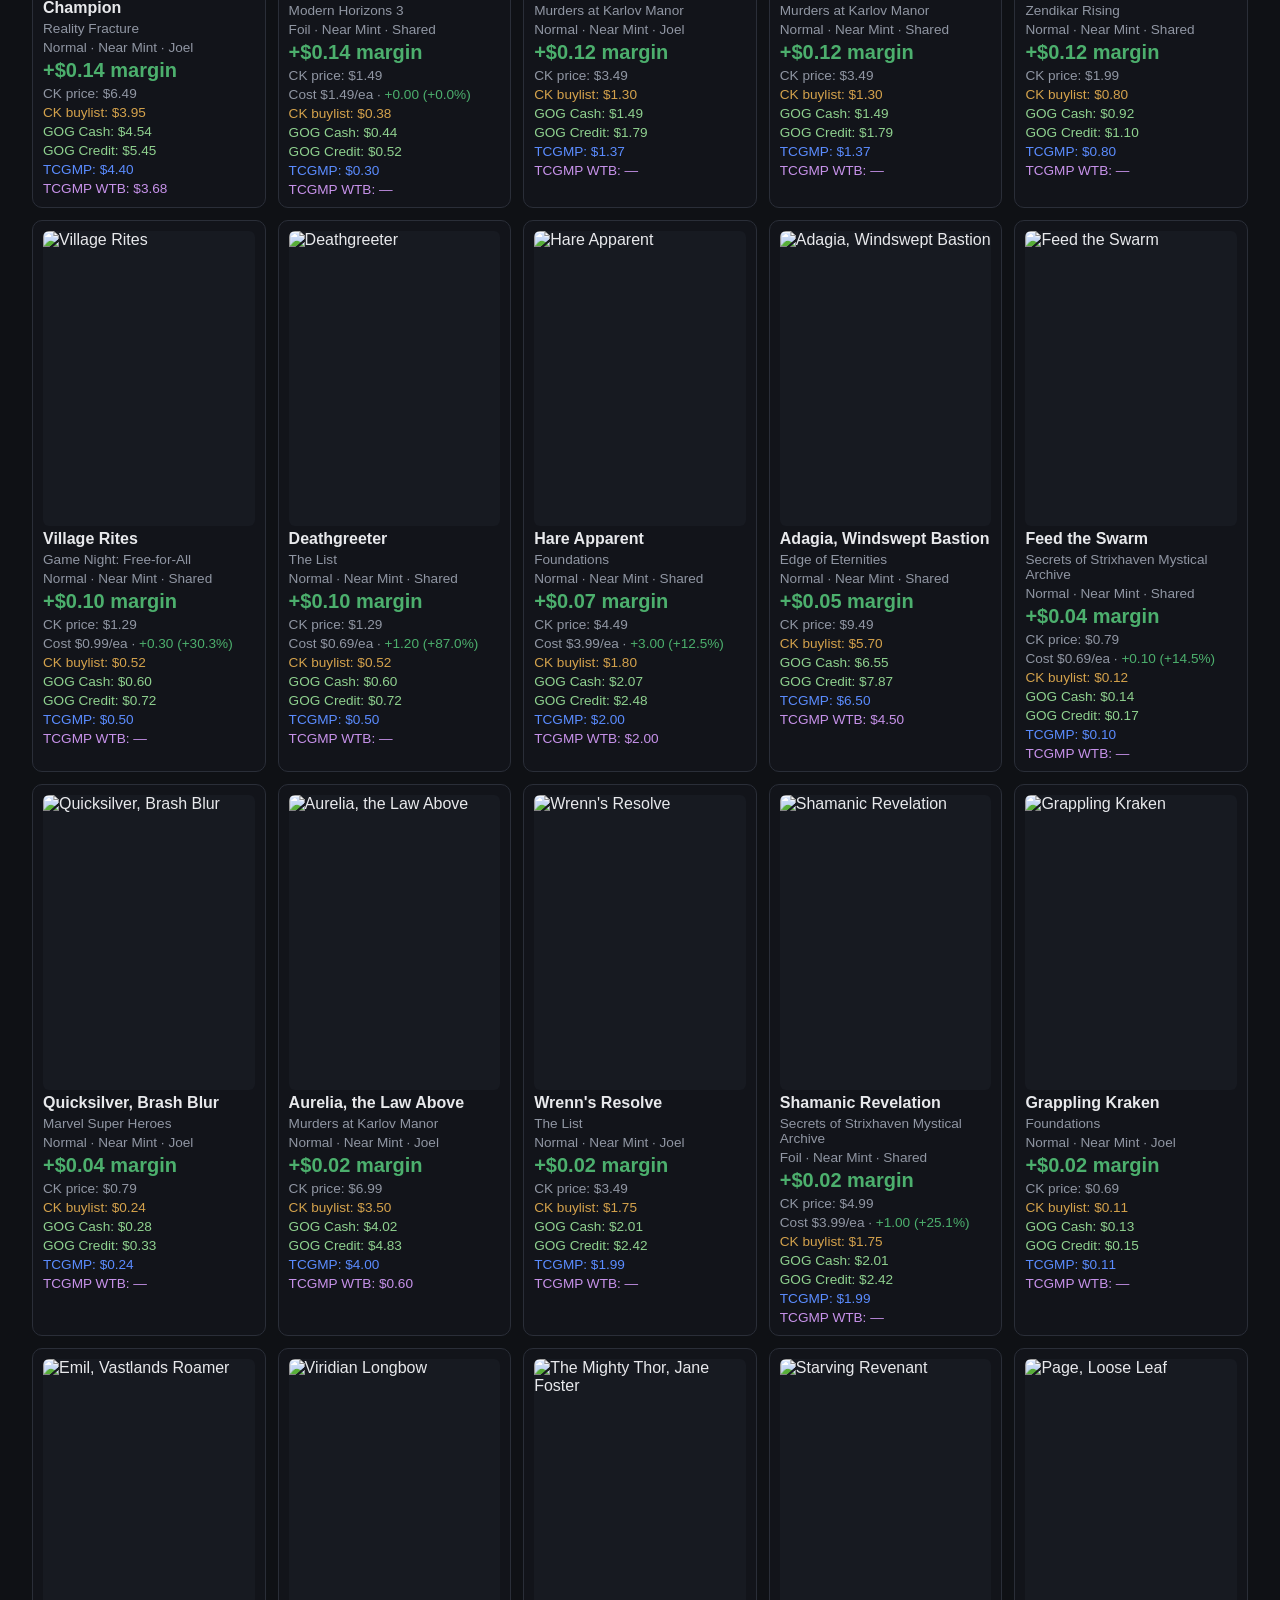
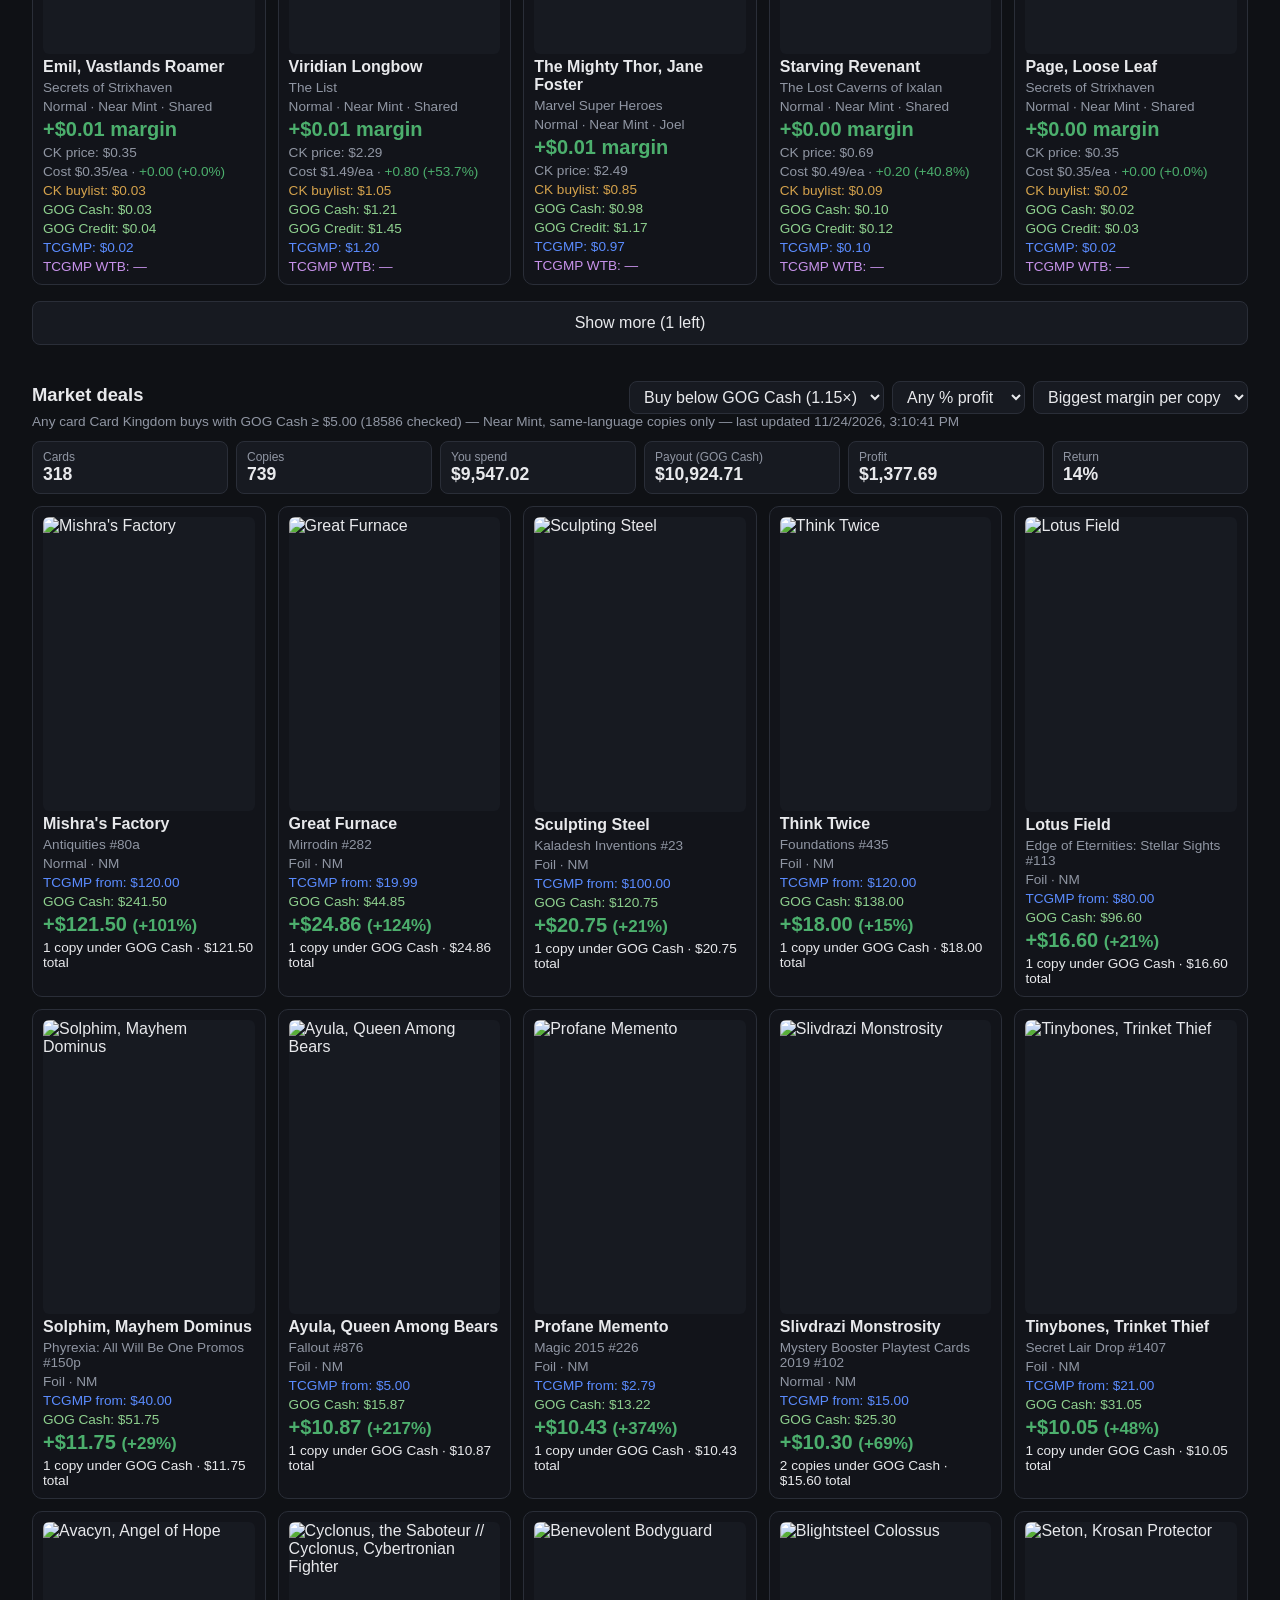
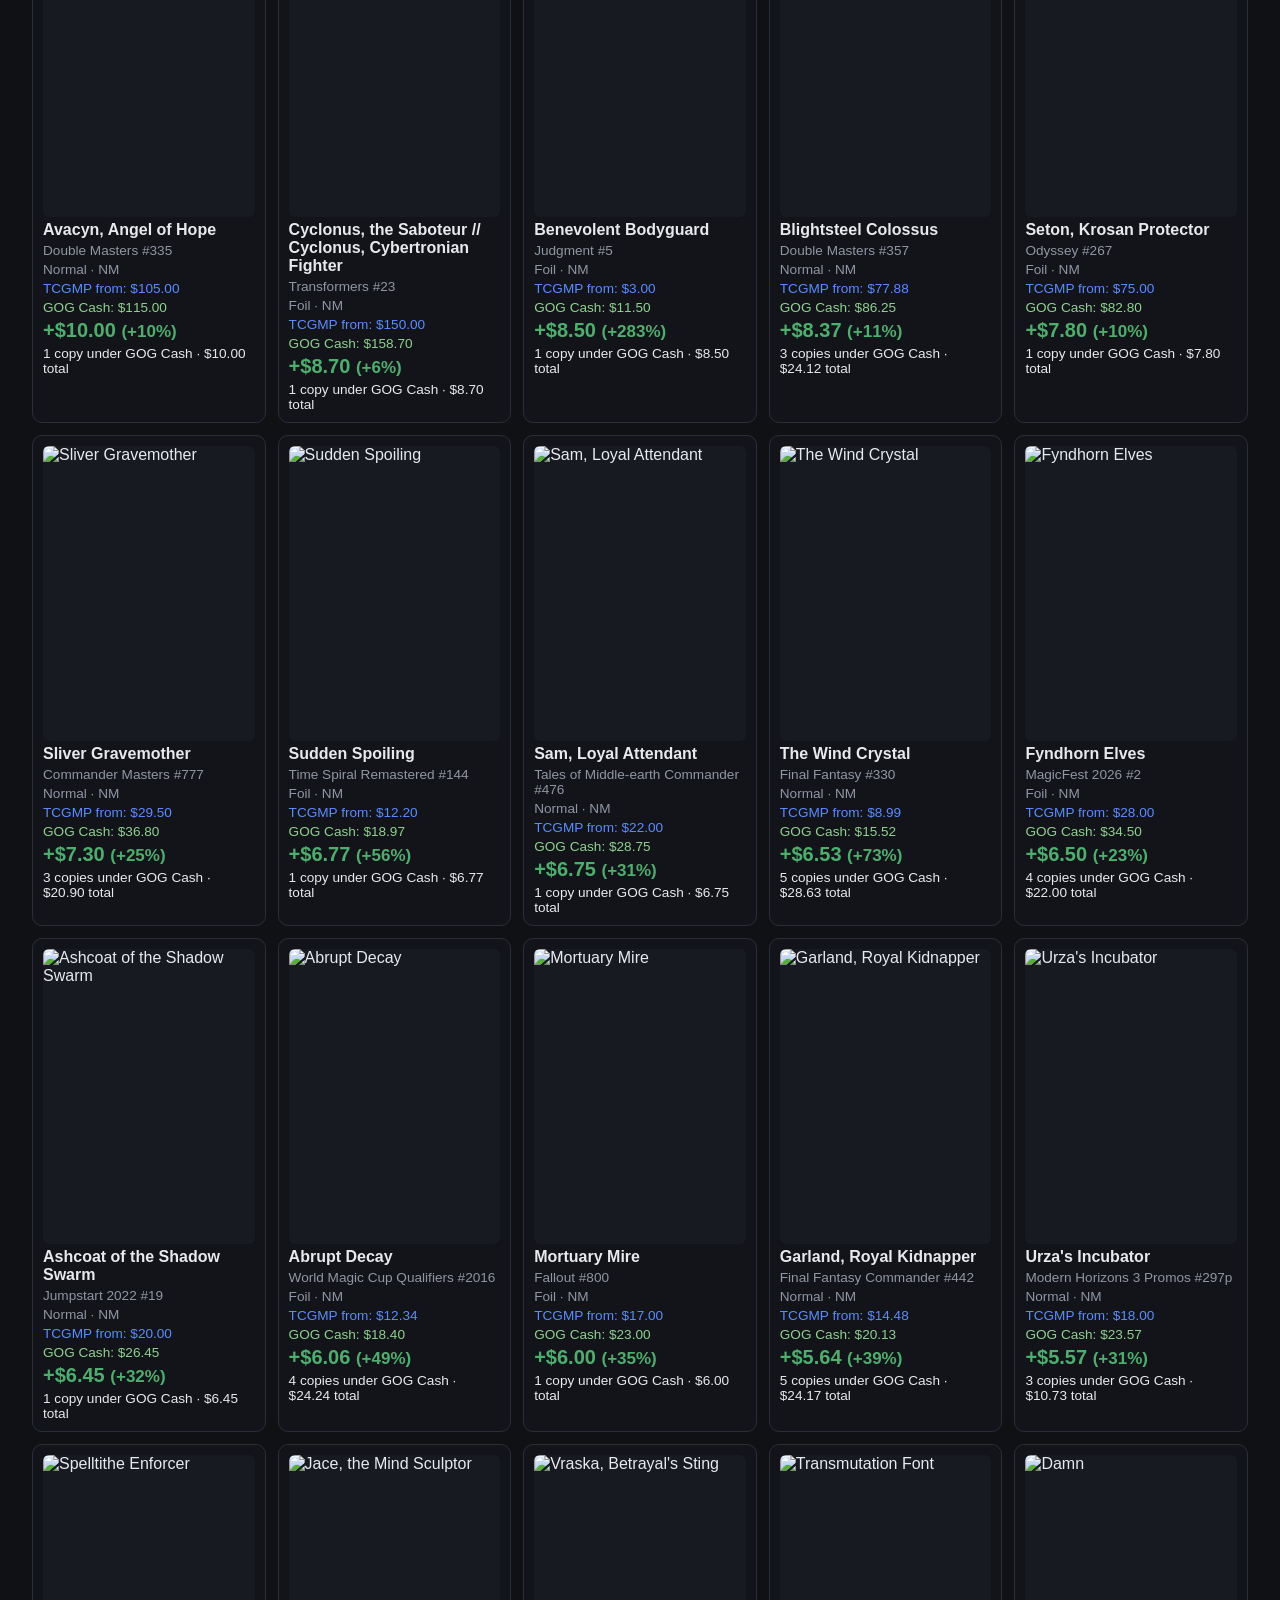
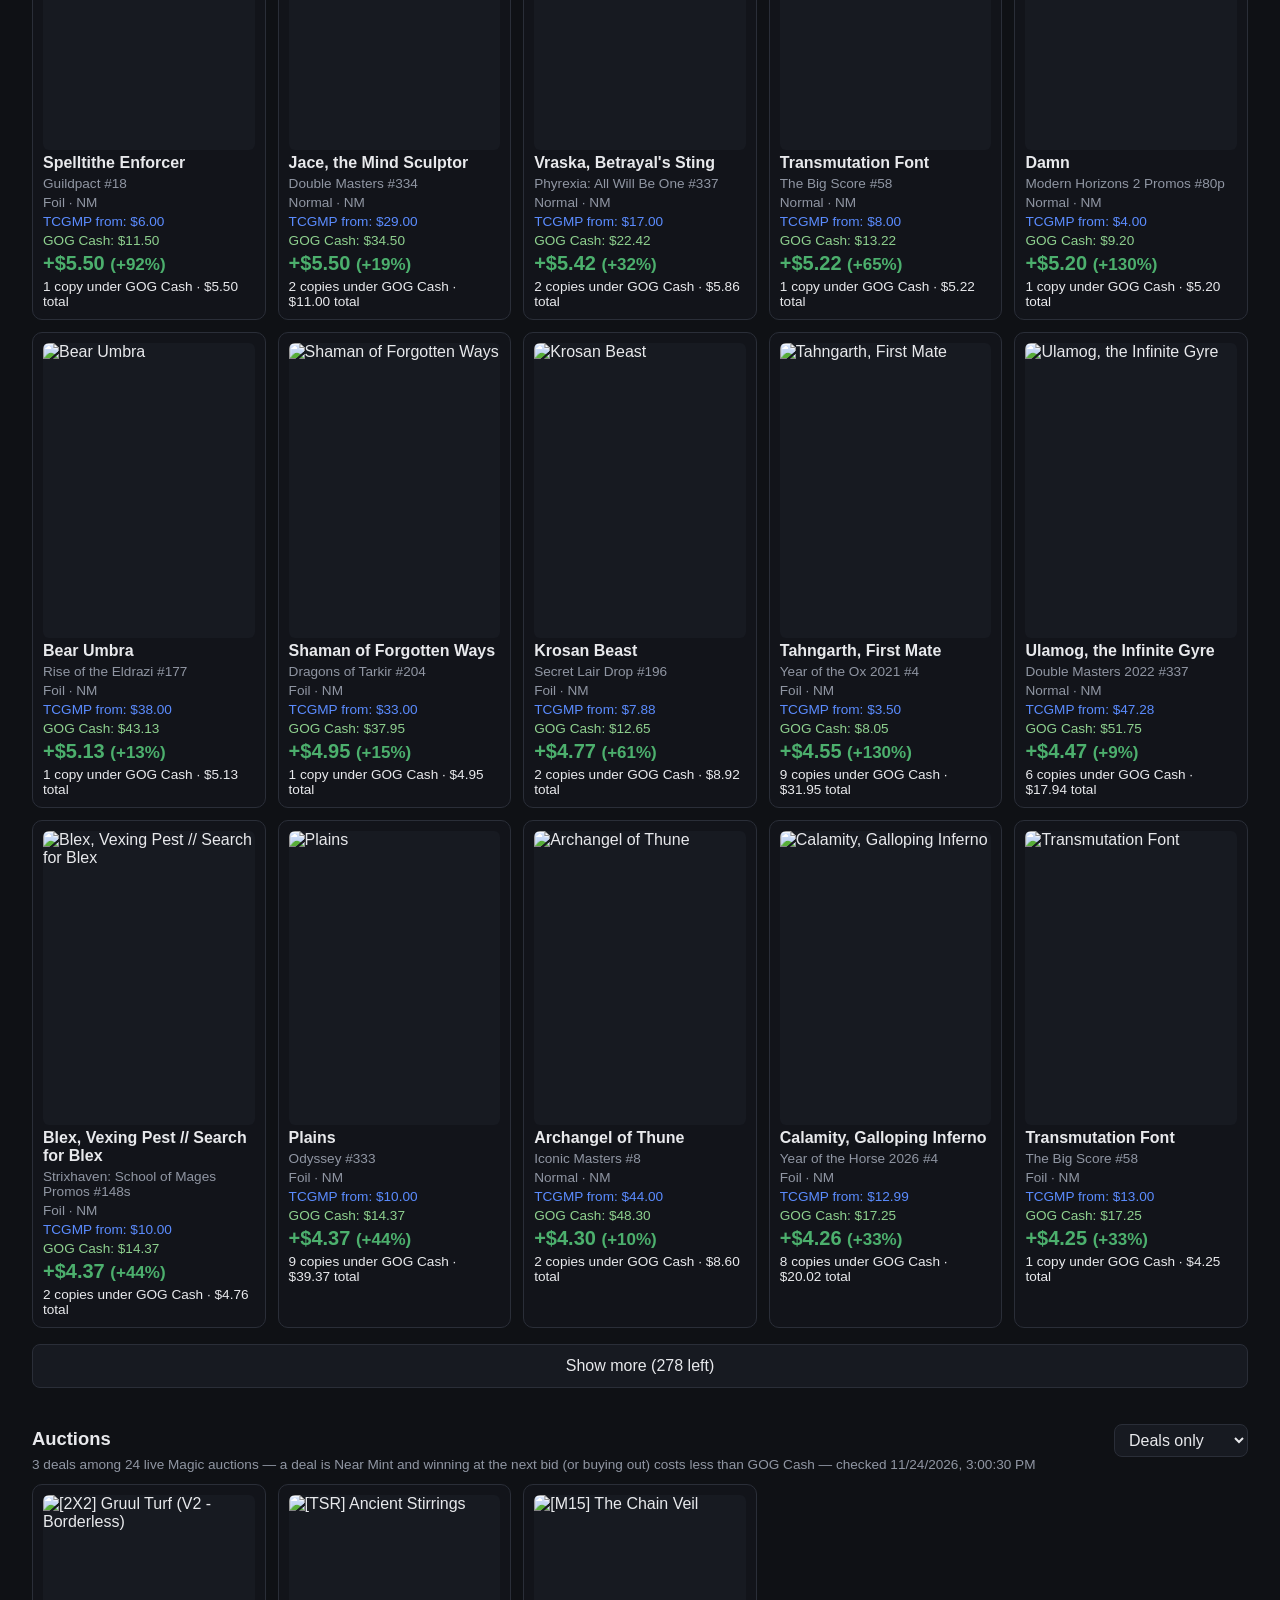
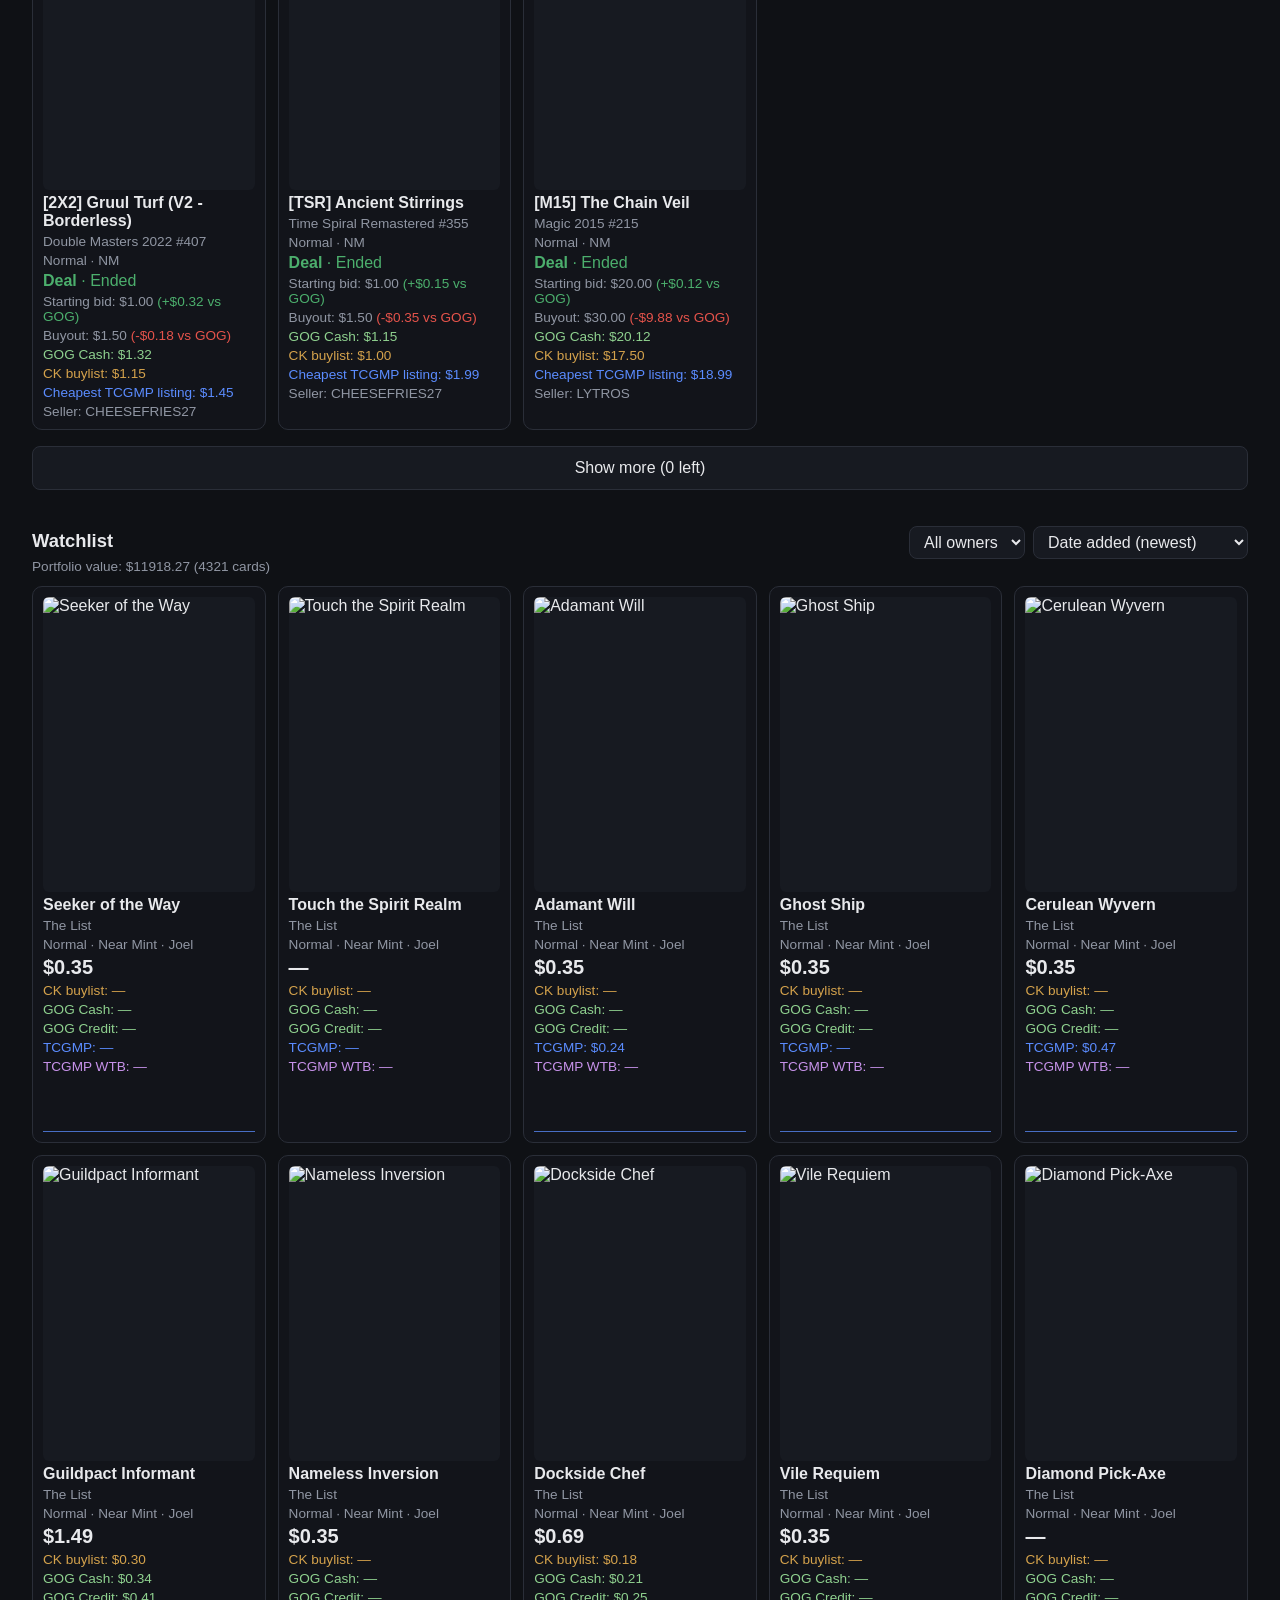
==== commit 6c1c05f5: "Pick list: show each card's finish, foil and etched highlighted Co-Authored-By: Claude Opus 5.5 <nor" ====
--- a/docs/index.html
+++ b/docs/index.html
@@ -196,6 +196,8 @@
     .pick-list { list-style: none; padding: 0; margin: 0; }
     .pick-owner + .pick-owner { margin-top: 10px; padding-top: 8px; border-top: 1px solid var(--border); }
     .pick-owner h4 { margin: 0 0 4px; font-size: 0.95em; }
+    .finish-tag { font-size: 0.8em; color: var(--muted); border: 1px solid var(--border); border-radius: 4px; padding: 0 4px; white-space: nowrap; }
+    .finish-tag.shiny { color: #c792ea; border-color: #c792ea; font-weight: 600; }
     .pick-box { margin: 4px 0 0 0; }
     .pick-box > .meta { margin-top: 4px; font-weight: 600; }
     .pick-list li { padding: 6px 0; border-bottom: 1px solid var(--border); }
@@ -1113,6 +1115,12 @@
       el.hidden = false;
     }
 
+    // Which copy to grab: foil and etched stand out from the normal ones.
+    function finishTag(finish) {
+      const label = SHEET_FINISH_LABELS[finish] || finish || "Normal";
+      return `<span class="finish-tag${finish && finish !== "normal" ? " shiny" : ""}">${escapeHtml(label)}</span>`;
+    }
+
     // Every paid order, grouped by whose boxes it's in and then by box (each
     // sheet numbers its own boxes from B01), in the order you'd walk them:
     // where to pull each from, and a tick box to mark several dropped off in
@@ -1130,7 +1138,7 @@
       if (!paid.length) return;
       const line = ({ order, pulls }) => `<li><label><input type="checkbox">
             <span>${pulls.map((p) => `<strong>${escapeHtml(p.location)}</strong>${pulls.length > 1 ? ` ×${p.qty}` : ""}${p.row ? ` <span class="meta">(row ${p.row})</span>` : ""}`).join(", ")}
-            · ${escapeHtml(order.name)}${order.qty > 1 ? ` ×${order.qty}` : ""}${order.type === "GOG" ? ' <span class="meta">· to GOG</span>' : ""}</span></label></li>`;
+            · ${escapeHtml(order.name)}${order.qty > 1 ? ` ×${order.qty}` : ""} ${finishTag(order.finish)}${order.type === "GOG" ? ' <span class="meta">· to GOG</span>' : ""}</span></label></li>`;
       // Owner -> box -> orders, in the sorted order above. An order split
       // across boxes sits under its first one and lists every location.
       const groups = [];
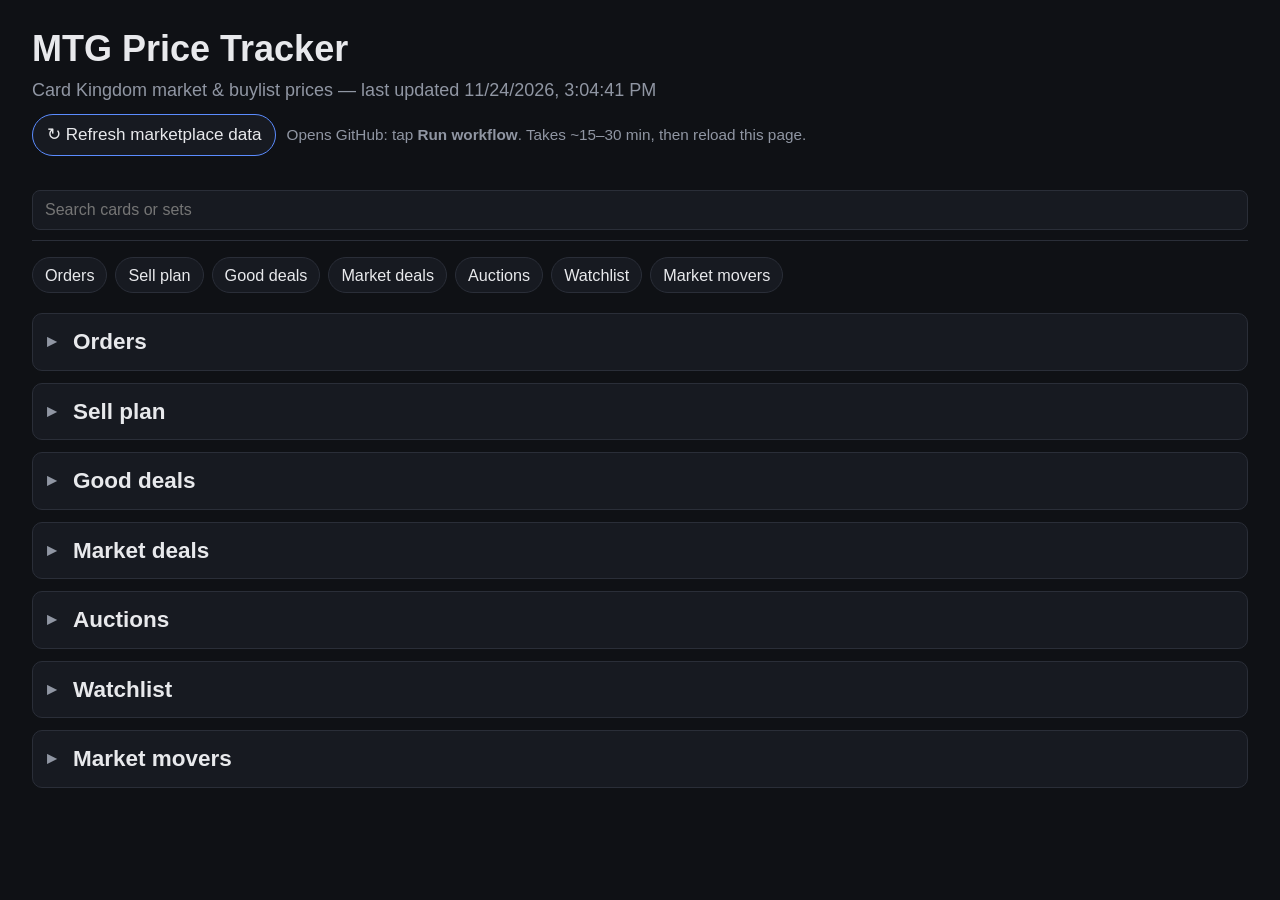
==== commit 1100da0d: "Dashboard: bigger text, sections start folded Body text goes from 16px to 18px (17px on a phone). Or" ====
--- a/docs/index.html
+++ b/docs/index.html
@@ -27,6 +27,8 @@
     html { -webkit-text-size-adjust: 100%; }
     body {
       margin: 0;
+      font-size: 18px;
+      line-height: 1.4;
       font-family: -apple-system, Segoe UI, Roboto, sans-serif;
       background: var(--bg);
       color: var(--text);
@@ -138,7 +140,16 @@
     canvas { width: 100%; height: 50px; margin-top: 4px; }
 
     section { margin-bottom: 36px; scroll-margin-top: 72px; }
-    section h2 { margin: 0 0 4px; font-size: 1.15em; }
+    section h2 { margin: 0 0 4px; font-size: 1.25em; }
+    /* Folded sections show only their heading until it's tapped. */
+    section.fold { margin-bottom: 12px; border: 1px solid var(--border); border-radius: 10px; background: var(--panel); padding: 12px 14px; }
+    section.fold h2 { cursor: pointer; user-select: none; margin: 0; display: flex; align-items: center; gap: 8px; }
+    section.fold h2::before { content: "▸"; color: var(--muted); font-size: 0.8em; width: 1em; transition: transform 0.15s; }
+    section.fold:not(.collapsed) h2::before { transform: rotate(90deg); }
+    section.fold:not(.collapsed) > h2, section.fold:not(.collapsed) > .section-head { margin-bottom: 8px; }
+    section.fold.collapsed > :not(h2):not(.section-head),
+    section.fold.collapsed .section-head .filters { display: none !important; }  /* over #id rules like #orders-connect's */
+    section.fold .section-head h2 { flex: 1; }
     section .section-sub { color: var(--muted); font-size: 0.85em; margin: 0 0 12px; }
 
     .more {
@@ -196,7 +207,7 @@
     .pick-list { list-style: none; padding: 0; margin: 0; }
     .pick-owner + .pick-owner { margin-top: 10px; padding-top: 8px; border-top: 1px solid var(--border); }
     .pick-owner h4 { margin: 0 0 4px; font-size: 0.95em; }
-    .finish-tag { font-size: 0.8em; color: var(--muted); border: 1px solid var(--border); border-radius: 4px; padding: 0 4px; white-space: nowrap; }
+    .finish-tag { font-size: 0.85em; color: var(--muted); border: 1px solid var(--border); border-radius: 4px; padding: 0 4px; white-space: nowrap; }
     .finish-tag.shiny { color: #c792ea; border-color: #c792ea; font-weight: 600; }
     .pick-box { margin: 4px 0 0 0; }
     .pick-box > .meta { margin-top: 4px; font-weight: 600; }
@@ -240,9 +251,10 @@
       /* Two cards per row on a phone, rather than one huge card per screen. */
       .card-grid { grid-template-columns: repeat(2, minmax(0, 1fr)); gap: 8px; }
       .card { padding: 8px; }
-      .card .name { font-size: 0.95em; }
-      .card .price { font-size: 1.1em; }
-      .meta { font-size: 0.8em; }
+      body { font-size: 17px; }
+      .card .name { font-size: 1em; }
+      .card .price { font-size: 1.15em; }
+      .meta { font-size: 0.85em; }
       #alerts-section { padding: 12px 14px; }
     }
   </style>
@@ -2064,6 +2076,43 @@
     loadMovers();
     loadAlerts();
     loadOrders();
+
+    // Every main section starts folded, showing just its heading: tap the
+    // heading (or its link in the menu, or a link to it from Telegram) to
+    // open it.
+    const FOLDED = ["orders-section", "intake-section", "sell-plan-section", "deals-section",
+      "market-deals-section", "auctions-section", "watchlist-section", "movers-section"];
+    function setOpen(section, open) {
+      section.classList.toggle("collapsed", !open);
+      section.querySelector("h2").setAttribute("aria-expanded", String(open));
+    }
+    FOLDED.forEach((id) => {
+      const section = document.getElementById(id);
+      if (!section) return;
+      const h2 = section.querySelector("h2");
+      section.classList.add("fold");
+      h2.setAttribute("role", "button");
+      h2.tabIndex = 0;
+      setOpen(section, false);
+      const toggle = () => setOpen(section, section.classList.contains("collapsed"));
+      h2.addEventListener("click", toggle);
+      h2.addEventListener("keydown", (event) => {
+        if (event.key === "Enter" || event.key === " ") { event.preventDefault(); toggle(); }
+      });
+    });
+    function openFromHash() {
+      const section = FOLDED.includes(location.hash.slice(1)) && document.getElementById(location.hash.slice(1));
+      if (section) {
+        setOpen(section, true);
+        section.scrollIntoView();
+      }
+    }
+    document.querySelectorAll("nav.jump a").forEach((a) => a.addEventListener("click", () => {
+      const section = document.getElementById(a.getAttribute("href").slice(1));
+      if (section && section.classList.contains("fold")) setOpen(section, true);
+    }));
+    window.addEventListener("hashchange", openFromHash);
+    openFromHash();
   </script>
 </body>
 </html>
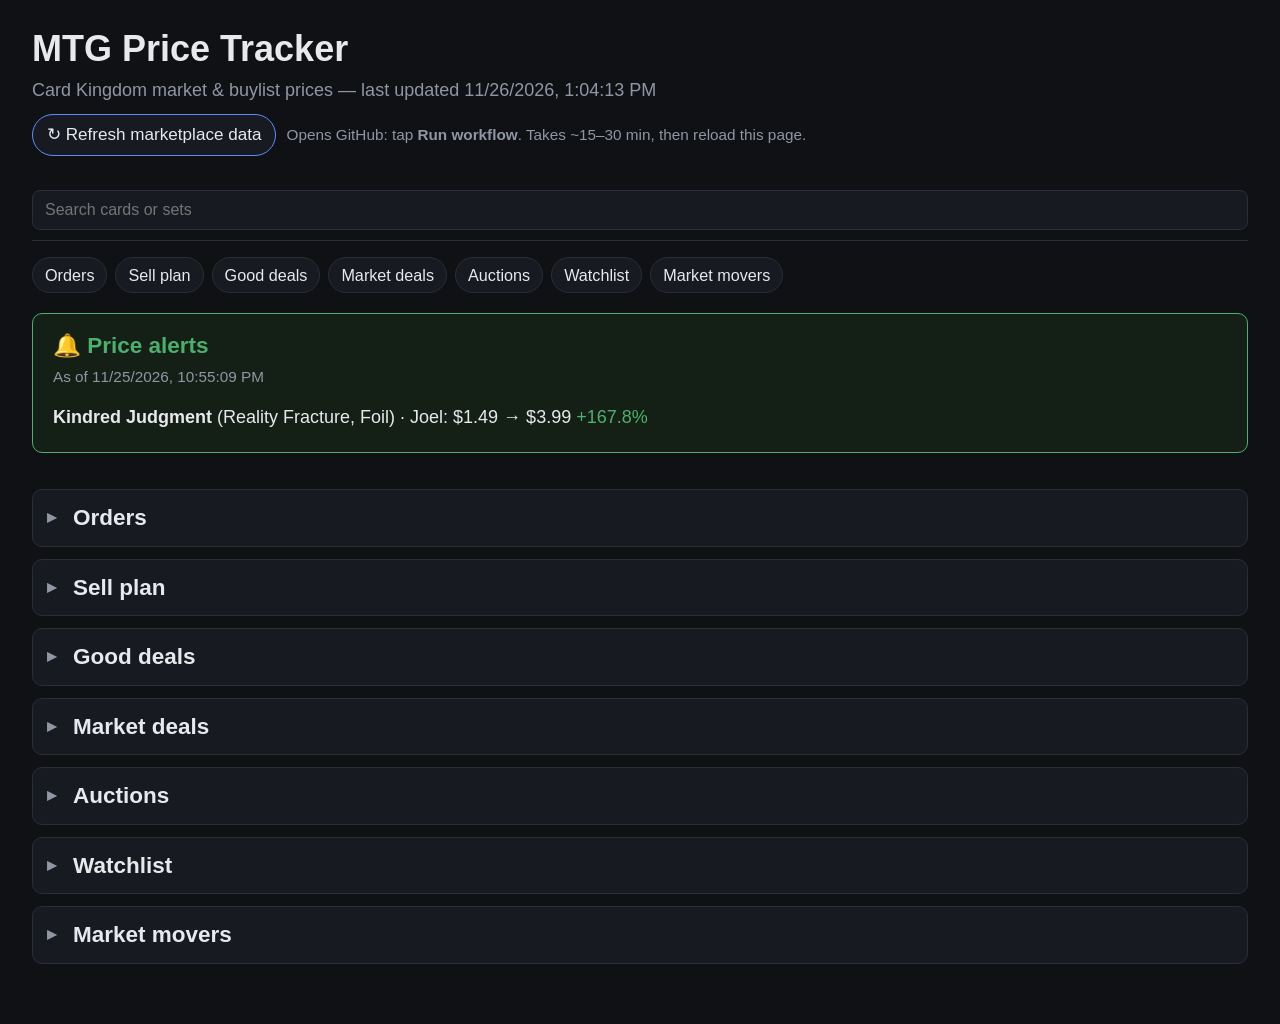
==== commit d22b0fcc: "Keep Joel's play copies and Secret Lair cards out of sales Joel keeps one copy of every card (by nam" ====
--- a/docs/index.html
+++ b/docs/index.html
@@ -207,6 +207,8 @@
     .pick-list { list-style: none; padding: 0; margin: 0; }
     .pick-owner + .pick-owner { margin-top: 10px; padding-top: 8px; border-top: 1px solid var(--border); }
     .pick-owner h4 { margin: 0 0 4px; font-size: 0.95em; }
+    .keep-route { color: #c792ea; }
+    .keep-note { color: #c792ea; font-size: 0.85em; margin-top: 4px; }
     .finish-tag { font-size: 0.85em; color: var(--muted); border: 1px solid var(--border); border-radius: 4px; padding: 0 4px; white-space: nowrap; }
     .finish-tag.shiny { color: #c792ea; border-color: #c792ea; font-weight: 600; }
     .pick-box { margin: 4px 0 0 0; }
@@ -321,6 +323,7 @@
             <option value="wtb">Sell to WTB buyer</option>
             <option value="gog">Sell to GOG</option>
             <option value="review">Manual review</option>
+            <option value="keep">Keep (Joel's play copies)</option>
           </select>
         </div>
       </div>
@@ -887,6 +890,7 @@
       wtb: { label: "Sell to WTB buyer", className: "tcg-wtb" },
       gog: { label: "Sell to GOG", className: "gog-price" },
       review: { label: "Manual review", className: "meta" },
+      keep: { label: "Keep", className: "keep-route" },
     };
 
     function sellRecommendation(item) {
@@ -926,13 +930,16 @@
       return { route: "list", price, gog, cheapest, wtb };
     }
 
-    function sellPlanCard({ item, rec }) {
+    function sellPlanCard({ item, rec, keep }) {
       const el = document.createElement("div");
       el.className = "card";
-      const qty = item.quantity || 1;
+      const owned = item.quantity || 1;
+      const qty = owned - ((keep && keep.kept) || 0);  // what's for sale
       const route = ROUTES[rec.route];
       const action =
-        rec.route === "review"
+        rec.route === "keep"
+          ? (rec.listed ? `<div class="delta down">⚠ It's listed on TCGMP — take that listing down</div>` : "")
+          : rec.route === "review"
           ? `<div class="meta">${escapeHtml(rec.reason)}</div>`
           : rec.route === "listed"
           ? `<div class="price">Listed ×${rec.listedQty} at ${formatPrice(rec.price)}</div>` +
@@ -942,16 +949,97 @@
           : `<div class="price">${rec.route === "list" ? "List at " : ""}${formatPrice(rec.price)}${qty > 1 ? ` <span class="meta">×${qty} = ${formatPrice(rec.price * qty)}</span>` : ""}</div>`;
       el.innerHTML = `
         ${cardImageHtml(item)}
-        <div class="name">${escapeHtml(item.name)}${qty > 1 ? ` <span class="meta">×${qty}</span>` : ""}</div>
+        <div class="name">${escapeHtml(item.name)}${owned > 1 ? ` <span class="meta">×${owned}</span>` : ""}</div>
         ${cardMetaHtml(item)}
         <div class="${route.className}"><strong>${route.label}</strong></div>
         ${action}
         ${priceLinesHtml(item, { ckPrice: true })}
       `;
-      const kinds = saleOrders && item.card_id ? saleKindsFor(item, rec) : [];
-      if (kinds.length) addSaleControls(el, item, rec, kinds);
+      if (keep) addPlayCopyNote(el, item, keep);
+      const kinds = rec.route !== "keep" && saleOrders && item.card_id ? saleKindsFor(item, rec) : [];
+      if (kinds.length) addSaleControls(el, item, rec, kinds, (keep && keep.kept) || 0);
       return el;
     }
+
+    // ---- Joel keeps one copy of every card for play (by card name, across
+    // printings) and every Secret Lair card. The kept copies show as "Keep"
+    // with nothing to sell; the Apps Script refuses such a sale too. Which
+    // printing is the play copy can be chosen (Apps Script v9+), otherwise
+    // it's the cheapest. Keep in step with google_apps_script.js. ----
+    const KEEP_ONE_OWNERS = ["Joel"];
+    let playKeeps = {};  // owner -> {card name, lower case: "scryfall id:finish"}
+    const isSecretLair = (item) => /^secret lair/i.test(String(item.set_name || "").trim());
+    const cardKey = (name) => String(name || "").trim().toLowerCase();
+    const variantOf = (item) => `${item.card_id}:${SHEET_FINISHES[item.printing] || "normal"}`;
+    const itemKey = (item) => `${item.owner}|${item.card_id}|${item.printing}|${item.condition}`;
+    const pricedAt = (item) => item.tcgmarketplace_price ?? item.latest_price ?? Infinity;
+
+    // itemKey -> {kept: copies held back, reason: "sl" | "play", play: the
+    // play copy's item, chosen: picked rather than the cheapest, options:
+    // the printings that could be the play copy}
+    function playCopies() {
+      const out = new Map();
+      const groups = new Map();
+      watchlistItems
+        .filter((i) => KEEP_ONE_OWNERS.includes(i.owner) && (i.quantity || 0) > 0)
+        .forEach((i) => {
+          const k = `${i.owner}|${cardKey(i.name)}`;
+          if (!groups.has(k)) groups.set(k, []);
+          groups.get(k).push(i);
+        });
+      for (const items of groups.values()) {
+        const sl = items.filter(isSecretLair);
+        const others = items.filter((i) => !isSecretLair(i));
+        sl.forEach((i) => out.set(itemKey(i), { kept: i.quantity, reason: "sl", play: sl[0], options: [] }));
+        if (sl.length) {
+          others.forEach((i) => out.set(itemKey(i), { kept: 0, reason: "play", play: sl[0], options: [] }));
+          continue;
+        }
+        const chosenVariant = (playKeeps[items[0].owner] || {})[cardKey(items[0].name)];
+        const chosen = others.find((i) => variantOf(i) === chosenVariant);
+        const play = chosen || [...others].sort((a, b) => pricedAt(a) - pricedAt(b))[0];
+        others.forEach((i) => out.set(itemKey(i), { kept: i === play ? 1 : 0, reason: "play", play, chosen: !!chosen, options: others }));
+      }
+      return out;
+    }
+
+    // "Keep" lines on a Sell plan card, and changing which printing is kept.
+    function addPlayCopyNote(el, item, keep) {
+      const box = document.createElement("div");
+      el.appendChild(box);
+      const where = (i) => `${i.set_name || "?"} · ${i.printing}`;
+      function show() {
+        const isPlay = keep.play === item;
+        const lines = [];
+        if (keep.reason === "sl") lines.push(`🔒 Secret Lair — ${item.owner} keeps every copy`);
+        else if (isPlay && keep.kept) lines.push(`🔒 ${item.owner}'s play copy${keep.options.length > 1 ? (keep.chosen ? " (chosen)" : " (cheapest printing)") : ""}`);
+        else lines.push(`🔒 ${item.owner}'s play copy is ${isSecretLair(keep.play) ? "the Secret Lair one" : where(keep.play)}`);
+        if (keep.reason === "play" && isPlay && (item.quantity || 1) > 1) lines.push(`1 kept, ${(item.quantity || 1) - 1} to sell`);
+        box.innerHTML = `<div class="keep-note">${lines.map(escapeHtml).join("<br>")}</div><div class="card-actions"></div><div class="order-error"></div>`;
+        const actions = box.querySelector(".card-actions");
+        if (keep.options.length > 1 && saleOrders && scriptVersion >= 9) actionButton(actions, "Change play copy", pick);
+      }
+      function pick() {
+        const actions = box.querySelector(".card-actions");
+        const error = box.querySelector(".order-error");
+        actions.innerHTML = `<select aria-label="Play copy">${keep.options
+          .map((i, n) => `<option value="${n}"${i === keep.play ? " selected" : ""}>${escapeHtml(where(i))}${pricedAt(i) !== Infinity ? ` · ${formatPrice(pricedAt(i))}` : ""}</option>`)
+          .join("")}</select>`;
+        const select = actions.querySelector("select");
+        actionButton(actions, "Keep this one", async () => {
+          const choice = keep.options[Number(select.value)];
+          const failed = busy(actions, error);
+          try {
+            await change("keep", { owner: item.owner, name: item.name, scryfallId: choice.card_id, finish: SHEET_FINISHES[choice.printing] || "normal" });
+          } catch (err) {
+            failed(err);
+          }
+        }, true);
+        actionButton(actions, "Back", show);
+      }
+      show();
+    }
+
 
     // ---- Orders: sales to WTB buyers and from our own TCGMP listings,
     // saved to the inventory sheets through the Apps Script web app in
@@ -1053,6 +1141,7 @@
       scriptVersion = data.version || 0;
       dismissedDrops = new Set(data.dismissed || []);
       notSales = data.notSales || {};
+      playKeeps = data.keeps || {};
       salesSummary = data.sales || null;
       renderOrders();
       renderIntake();
@@ -1513,14 +1602,14 @@
       return el;
     }
 
-    function addSaleControls(el, item, rec, kinds) {
+    function addSaleControls(el, item, rec, kinds, kept = 0) {
       const finish = SHEET_FINISHES[item.printing];
       const mine = (o) => o.owner === item.owner && o.scryfallId === item.card_id && o.finish === finish;
       const open = saleOrders.filter((o) => mine(o) && (o.status === AWAITING || o.status === "Paid"));
       // Paid orders are already out of the box (Pulled), so only orders still
       // awaiting payment come off the copies left to sell.
       const awaitingQty = open.filter((o) => o.status === AWAITING).reduce((n, o) => n + o.qty, 0);
-      const available = (item.quantity || 1) - awaitingQty;
+      const available = (item.quantity || 1) - awaitingQty - kept;
 
       if (open.length) {
         const note = document.createElement("div");
@@ -1812,12 +1901,19 @@
     function renderSellPlan() {
       const owner = document.getElementById("sell-plan-owner").value;
       const routeFilter = document.getElementById("sell-plan-route").value;
+      const keeps = playCopies();
       const terms = document.getElementById("search").value.trim().toLowerCase().split(/\s+/).filter(Boolean);
       const all = watchlistItems
         .filter((item) => !owner || item.owner === owner)
         .filter((item) => terms.every((t) => `${item.name || ""} ${item.set_name || ""}`.toLowerCase().includes(t)))
         .map((item) => withLiveListing(item, liveListings))
-        .map((item) => ({ item, rec: sellRecommendation(item) }));
+        .map((item) => {
+          const keep = keeps.get(itemKey(item));
+          const rec = sellRecommendation(item);
+          // Nothing left to sell once the kept copies are held back.
+          if (keep && keep.kept >= (item.quantity || 1)) return { item, keep, sellQty: 0, rec: { route: "keep", listed: rec.route === "listed" } };
+          return { item, keep, rec, sellQty: (item.quantity || 1) - ((keep && keep.kept) || 0) };
+        });
 
       // Totals per route for the whole selection, regardless of the route filter.
       const totals = document.getElementById("sell-plan-totals");
@@ -1825,18 +1921,18 @@
       totals.innerHTML = Object.entries(ROUTES)
         .map(([key, { label }]) => {
           const group = all.filter((e) => e.rec.route === key);
-          const qtyOf = (e) => (key === "listed" ? e.rec.listedQty : e.item.quantity || 1);
+          const qtyOf = (e) => (key === "listed" ? e.rec.listedQty : key === "keep" ? e.item.quantity || 1 : e.sellQty);
           const copies = group.reduce((n, e) => n + qtyOf(e), 0);
           const value = group.reduce((n, e) => n + (e.rec.price || 0) * qtyOf(e), 0);
           const undercut = key === "listed" ? group.filter((e) => e.rec.undercutBy != null).length : 0;
-          return `<div><div class="label">${escapeHtml(label)}</div><div class="value">${group.length}</div><div class="label">${copies} copies${key === "review" ? "" : ` · ${money(value)}`}${undercut ? ` · ⚠ ${undercut} undercut` : ""}</div></div>`;
+          return `<div><div class="label">${escapeHtml(label)}</div><div class="value">${group.length}</div><div class="label">${copies} copies${key === "review" || key === "keep" ? "" : ` · ${money(value)}`}${undercut ? ` · ⚠ ${undercut} undercut` : ""}</div></div>`;
         })
         .join("");
       totals.hidden = !all.length;
 
       const shown = all
         .filter((e) => !routeFilter || e.rec.route === routeFilter)
-        .sort((a, b) => (b.rec.price || 0) * (b.item.quantity || 1) - (a.rec.price || 0) * (a.item.quantity || 1));
+        .sort((a, b) => (b.rec.price || 0) * b.sellQty - (a.rec.price || 0) * a.sellQty);
       renderPaged(
         document.getElementById("sell-plan"),
         document.getElementById("sell-plan-more"),
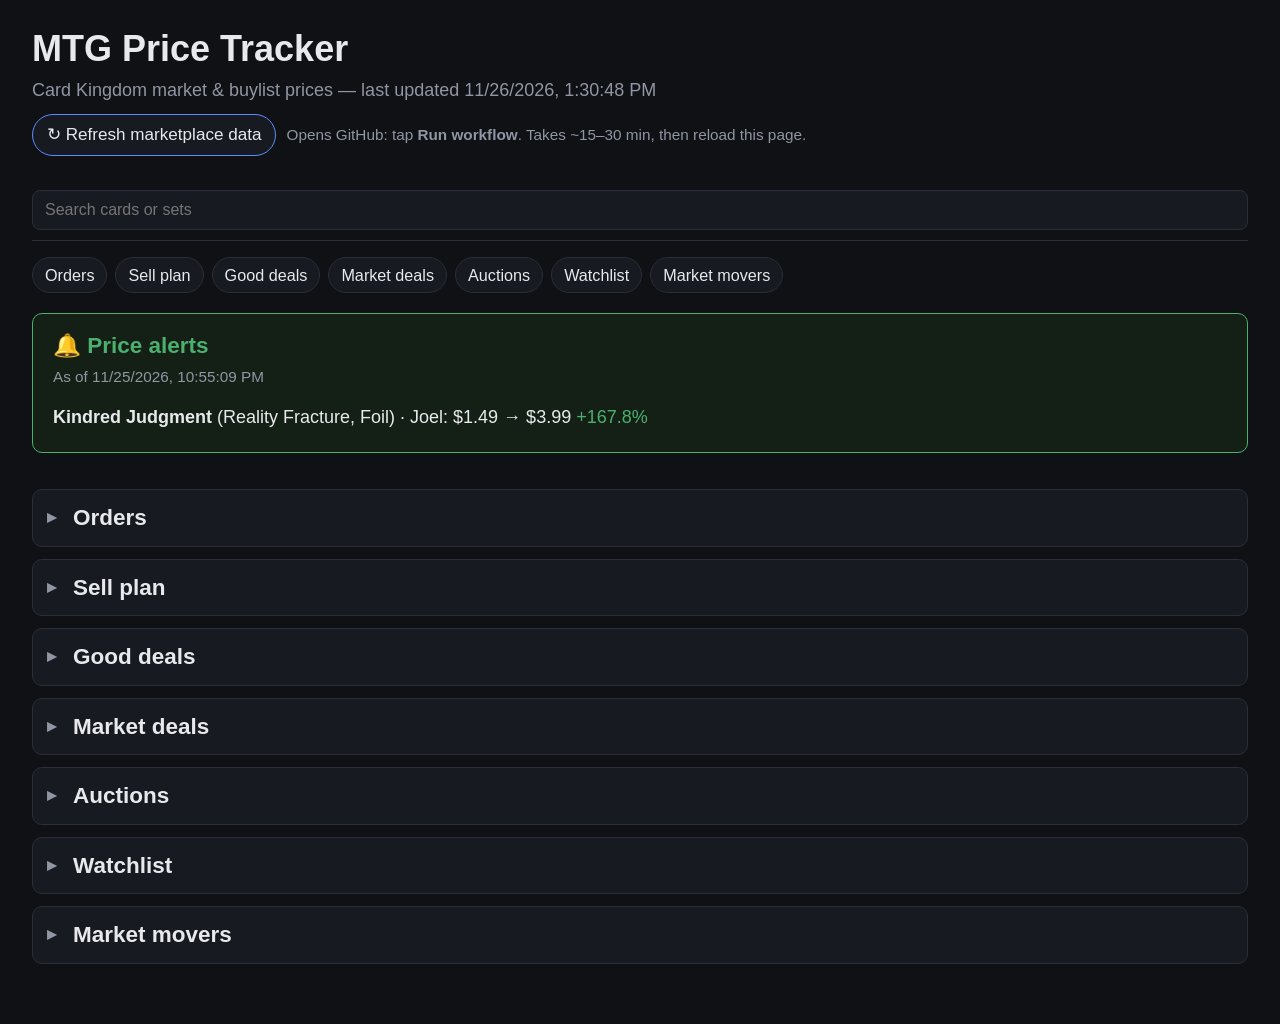
==== commit f7e2bebc: "Play copy is on top of Secret Lair copies; one tap to change it A Secret Lair copy no longer counts " ====
--- a/docs/index.html
+++ b/docs/index.html
@@ -962,7 +962,8 @@
     }
 
     // ---- Joel keeps one copy of every card for play (by card name, across
-    // printings) and every Secret Lair card. The kept copies show as "Keep"
+    // printings) and, on top of that, every Secret Lair card (never the play
+    // copy). The kept copies show as "Keep"
     // with nothing to sell; the Apps Script refuses such a sale too. Which
     // printing is the play copy can be chosen (Apps Script v9+), otherwise
     // it's the cheapest. Keep in step with google_apps_script.js. ----
@@ -990,11 +991,8 @@
       for (const items of groups.values()) {
         const sl = items.filter(isSecretLair);
         const others = items.filter((i) => !isSecretLair(i));
-        sl.forEach((i) => out.set(itemKey(i), { kept: i.quantity, reason: "sl", play: sl[0], options: [] }));
-        if (sl.length) {
-          others.forEach((i) => out.set(itemKey(i), { kept: 0, reason: "play", play: sl[0], options: [] }));
-          continue;
-        }
+        sl.forEach((i) => out.set(itemKey(i), { kept: i.quantity, reason: "sl", options: [] }));
+        if (!others.length) continue;
         const chosenVariant = (playKeeps[items[0].owner] || {})[cardKey(items[0].name)];
         const chosen = others.find((i) => variantOf(i) === chosenVariant);
         const play = chosen || [...others].sort((a, b) => pricedAt(a) - pricedAt(b))[0];
@@ -1011,31 +1009,24 @@
       function show() {
         const isPlay = keep.play === item;
         const lines = [];
-        if (keep.reason === "sl") lines.push(`🔒 Secret Lair — ${item.owner} keeps every copy`);
-        else if (isPlay && keep.kept) lines.push(`🔒 ${item.owner}'s play copy${keep.options.length > 1 ? (keep.chosen ? " (chosen)" : " (cheapest printing)") : ""}`);
-        else lines.push(`🔒 ${item.owner}'s play copy is ${isSecretLair(keep.play) ? "the Secret Lair one" : where(keep.play)}`);
+        if (keep.reason === "sl") lines.push(`🔒 Secret Lair — ${item.owner} keeps every copy (the play copy is a regular printing)`);
+        else if (isPlay) lines.push(`🔒 ${item.owner}'s play copy${keep.options.length > 1 ? (keep.chosen ? " (chosen)" : " (cheapest printing)") : ""}`);
+        else lines.push(`🔒 ${item.owner}'s play copy is ${where(keep.play)}`);
         if (keep.reason === "play" && isPlay && (item.quantity || 1) > 1) lines.push(`1 kept, ${(item.quantity || 1) - 1} to sell`);
         box.innerHTML = `<div class="keep-note">${lines.map(escapeHtml).join("<br>")}</div><div class="card-actions"></div><div class="order-error"></div>`;
         const actions = box.querySelector(".card-actions");
-        if (keep.options.length > 1 && saleOrders && scriptVersion >= 9) actionButton(actions, "Change play copy", pick);
-      }
-      function pick() {
-        const actions = box.querySelector(".card-actions");
         const error = box.querySelector(".order-error");
-        actions.innerHTML = `<select aria-label="Play copy">${keep.options
-          .map((i, n) => `<option value="${n}"${i === keep.play ? " selected" : ""}>${escapeHtml(where(i))}${pricedAt(i) !== Infinity ? ` · ${formatPrice(pricedAt(i))}` : ""}</option>`)
-          .join("")}</select>`;
-        const select = actions.querySelector("select");
-        actionButton(actions, "Keep this one", async () => {
-          const choice = keep.options[Number(select.value)];
-          const failed = busy(actions, error);
-          try {
-            await change("keep", { owner: item.owner, name: item.name, scryfallId: choice.card_id, finish: SHEET_FINISHES[choice.printing] || "normal" });
-          } catch (err) {
-            failed(err);
-          }
-        }, true);
-        actionButton(actions, "Back", show);
+        // One tap on another printing makes it the play copy instead.
+        if (keep.reason === "play" && !isPlay && saleOrders && scriptVersion >= 9) {
+          actionButton(actions, "Keep this one instead", async () => {
+            const failed = busy(actions, error);
+            try {
+              await change("keep", { owner: item.owner, name: item.name, scryfallId: item.card_id, finish: SHEET_FINISHES[item.printing] || "normal" });
+            } catch (err) {
+              failed(err);
+            }
+          });
+        }
       }
       show();
     }
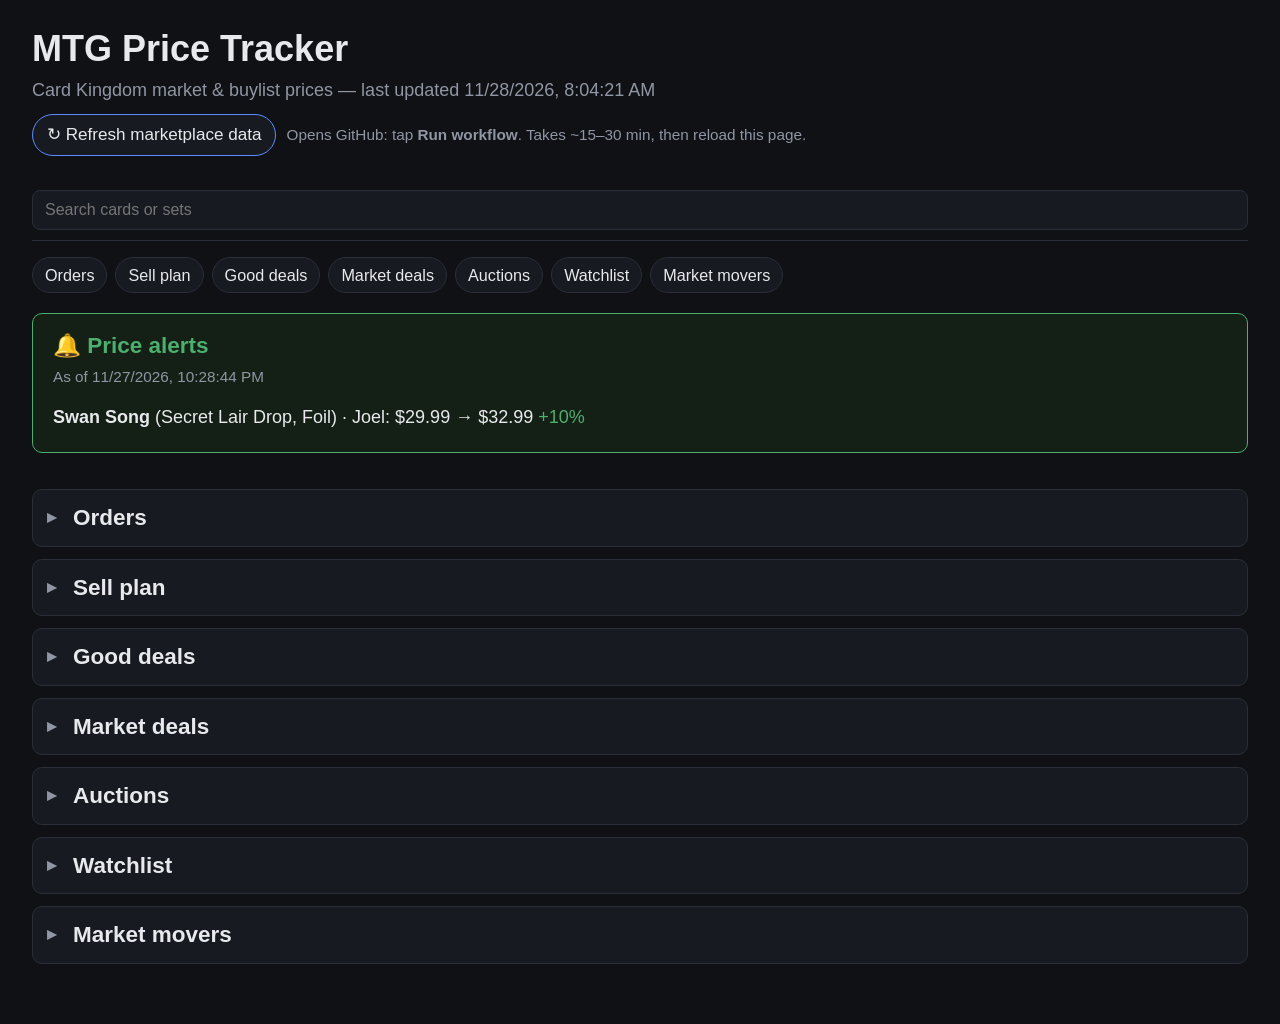
==== commit c4aeaccc: "Add cards: ask before logging the same cards as an earlier batch A file whose cards exactly match a " ====
--- a/docs/index.html
+++ b/docs/index.html
@@ -1093,7 +1093,7 @@
           renderIntake();
           renderSellPlan();
         }
-        throw new Error(data.error || "Request failed");
+        throw Object.assign(new Error(data.error || "Request failed"), { data });
       }
       return data;
     }
@@ -1672,6 +1672,7 @@
     let intakeSlot = null;    // a slot picked instead of the next empty one
     let intakeDone = null;    // the batch just logged, for the "what now" note
     let intakeError = "";
+    let intakeTwin = null;    // Apps Script v10+: the file matches this earlier batch — log anyway?
 
     // RFC 4180: quoted fields may hold commas ("Thor, God of Thunder"),
     // doubled quotes and line breaks.
@@ -1795,6 +1796,7 @@
             <div class="card-actions intake-go"></div>
           </div>` : ""}
         ${file && file.error ? `<p class="order-error">${escapeHtml(file.name)}: ${escapeHtml(file.error)}</p>` : ""}
+        ${intakeTwin && file && file.rows ? `<p class="intake-warn">⚠ ${escapeHtml(intakeTwin)}</p>` : ""}
         <div class="card-actions intake-pick"><label class="file-button">${file && file.rows ? "Choose a different file" : "Choose ManaBox CSV"}<input type="file" accept=".csv,text/csv,text/comma-separated-values,text/plain"></label></div>
         <div class="order-error intake-error">${escapeHtml(intakeError)}</div>
       `;
@@ -1802,6 +1804,7 @@
       el.querySelector(".intake-owner select").addEventListener("change", (event) => {
         remember("intakeOwner", event.target.value);
         intakeSlot = null;
+        intakeTwin = null;
         intakeError = "";
         renderIntake();
       });
@@ -1816,6 +1819,7 @@
         intakeDone = null;
         intakeError = "";
         intakeSlot = null;
+        intakeTwin = null;
         try {
           const rows = manaboxRows(await picked.text());
           const cards = rows.reduce((n, r) => n + r.qty, 0);
@@ -1833,11 +1837,12 @@
       });
       const go = el.querySelector(".intake-go");
       if (go) {
-        const log = actionButton(go, `Log ${plural(file.cards)} → ${slot}`, async () => {
-          await intakeChange("intake", { owner, location: slot, rows: file.rows }, (data) => {
+        const log = actionButton(go, intakeTwin ? `Log anyway → ${slot}` : `Log ${plural(file.cards)} → ${slot}`, async () => {
+          await intakeChange("intake", { owner, location: slot, rows: file.rows, force: !!intakeTwin }, (data) => {
             intakeDone = data.logged;
             intakeFile = null;
             intakeSlot = null;
+            intakeTwin = null;
           });
         }, true);
         log.disabled = !!dup;
@@ -1845,6 +1850,7 @@
           intakeFile = null;
           intakeSlot = null;
           intakeError = "";
+          intakeTwin = null;
           renderIntake();
         });
       }
@@ -1863,6 +1869,13 @@
         if (data.orders) takeList(data);
         else renderIntake();
       } catch (err) {
+        // Same cards as an earlier batch: ask, with Log anyway, rather than fail.
+        if (err.data && err.data.sameAs) {
+          intakeTwin = err.message;
+          intakeError = "";
+          renderIntake();
+          return;
+        }
         failed(err);
         intakeError = err.message;
       }
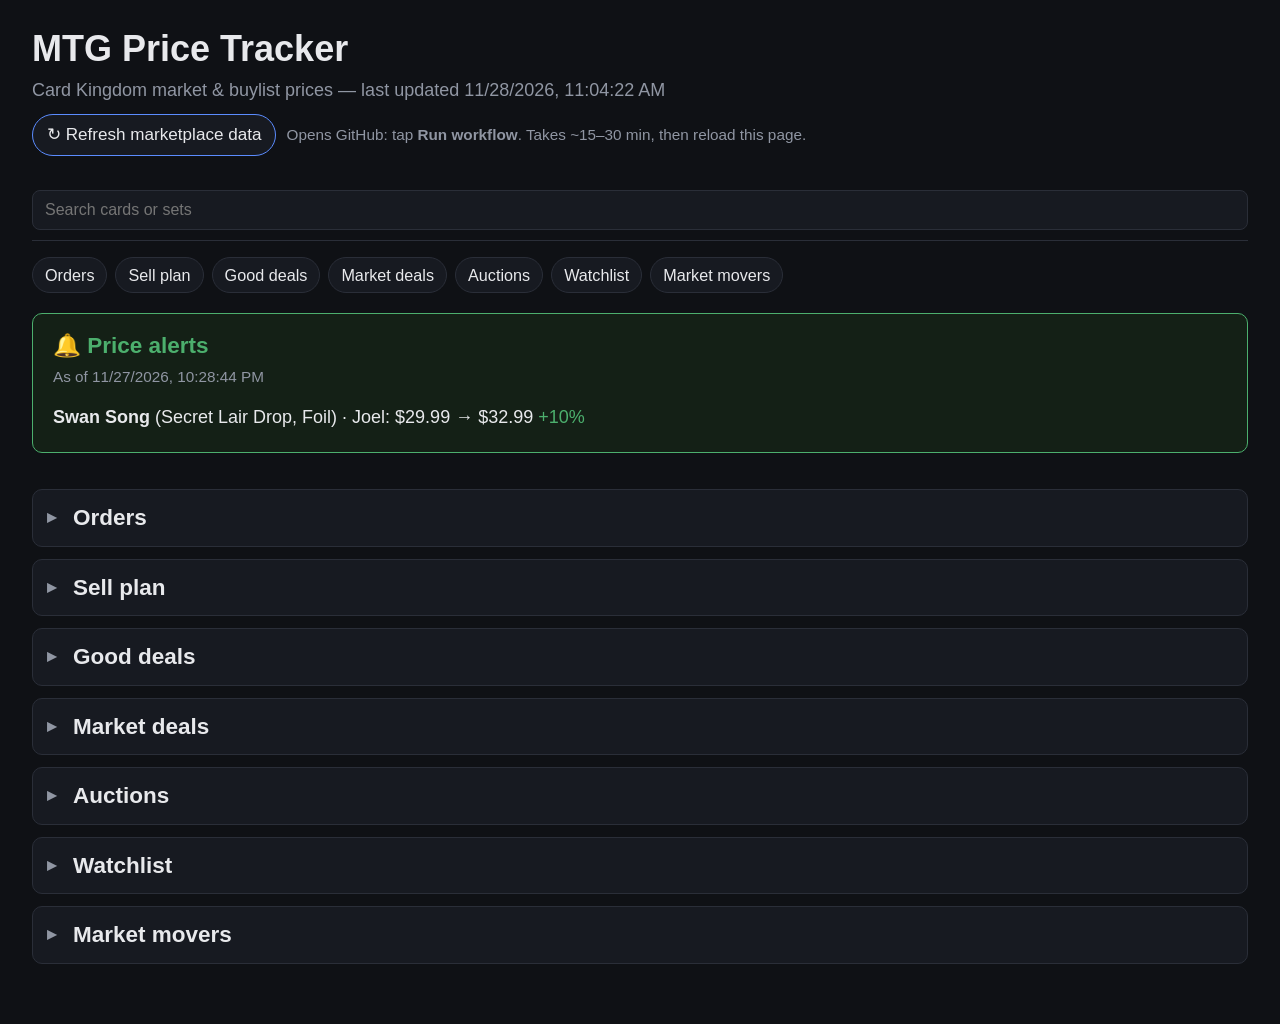
==== commit a0cb7d46: "Slots per box, and moving the latest batch between boxes Each box can hold its own number of slots (" ====
--- a/docs/index.html
+++ b/docs/index.html
@@ -221,6 +221,8 @@
     .intake-last { display: flex; flex-wrap: wrap; align-items: center; gap: 8px; }
     .intake-last .card-actions { margin-top: 0; }
     .intake-done { color: var(--up); }
+    .intake-box { align-items: center; }
+    .card-actions.intake-box input { width: 4.5em; }
     .intake-warn { color: #e5c07b; font-size: 0.9em; }
     .intake-preview { border-top: 1px solid var(--border); margin-top: 8px; padding-top: 8px; overflow-wrap: anywhere; }
     .file-button {
@@ -1778,8 +1780,12 @@
         <div class="card-actions intake-owner"><select aria-label="Which sheet">${owners
           .map((o) => `<option value="${escapeHtml(o)}"${o === owner ? " selected" : ""}>${escapeHtml(o)}'s sheet</option>`).join("")}</select></div>
         <p>Next empty slot: <strong>${escapeHtml(st.next)}</strong> <span class="meta">· ${st.cardsPerSlot} cards per slot</span></p>
+        ${st.box && scriptVersion >= 11 ? `<div class="card-actions intake-box"><label>Box ${escapeHtml(st.box.name)} holds
+          <input type="number" min="${Math.max(st.box.used, 1)}" max="99" value="${st.box.slots}" inputmode="numeric" aria-label="Slots in box ${escapeHtml(st.box.name)}">
+          slots</label><span class="meta">${st.box.used} used</span></div>` : ""}
         ${last ? `<div class="intake-last"><span class="meta">Last batch: ${plural(last.cards)} → ${escapeHtml(last.location)} · ${escapeHtml(when(last.logged))}</span>
-          ${st.undoable === last.batch ? '<span class="card-actions intake-undo"></span>' : ""}</div>` : ""}
+          ${st.undoable === last.batch ? '<span class="card-actions intake-undo"></span>' : ""}
+          ${st.refit && st.refit.batch === last.batch && scriptVersion >= 11 ? '<span class="card-actions intake-refit"></span>' : ""}</div>` : ""}
         ${intakeDone && intakeDone.owner === owner ? `<p class="intake-done">✓ Logged ${plural(intakeDone.cards)} behind <strong>${escapeHtml(intakeDone.location)}</strong>.
           Write ${escapeHtml(intakeDone.location)} on the divider and box them, then in ManaBox move Inbox to Collection.
           They'll be on the dashboard within 30 minutes.</p>` : ""}
@@ -1835,6 +1841,28 @@
         if (!confirm(`Take the ${plural(last.cards)} logged behind ${last.location} back out of ${owner}'s sheet?`)) return;
         await intakeChange("undoIntake", { owner, batch: last.batch }, () => (intakeDone = null));
       });
+      const boxRow = el.querySelector(".intake-box");
+      if (boxRow) {
+        const input = boxRow.querySelector("input");
+        const save = actionButton(boxRow, "Save", async () => {
+          await intakeChange("setBoxSlots", { owner, box: st.box.name, slots: Number(input.value) }, () => {
+            intakeSlot = null;
+          });
+        });
+        save.disabled = true;
+        input.addEventListener("input", () => (save.disabled = !input.value || Number(input.value) === st.box.slots));
+      }
+      const refitSpot = el.querySelector(".intake-refit");
+      if (refitSpot) {
+        const label = st.refit.fits === "next" ? `Doesn't fit → move to ${st.refit.to}` : `Fits in ${st.refit.to.slice(0, 3)} → move to ${st.refit.to}`;
+        actionButton(refitSpot, label, async () => {
+          if (!confirm(`Move the ${plural(last.cards)} from ${last.location} to ${st.refit.to} in ${owner}'s sheet?`)) return;
+          await intakeChange("refitBatch", { owner, batch: last.batch }, (data) => {
+            if (intakeDone && intakeDone.batch === data.moved.batch) intakeDone = { ...intakeDone, location: data.moved.to };
+            intakeSlot = null;
+          });
+        });
+      }
       const go = el.querySelector(".intake-go");
       if (go) {
         const log = actionButton(go, intakeTwin ? `Log anyway → ${slot}` : `Log ${plural(file.cards)} → ${slot}`, async () => {
